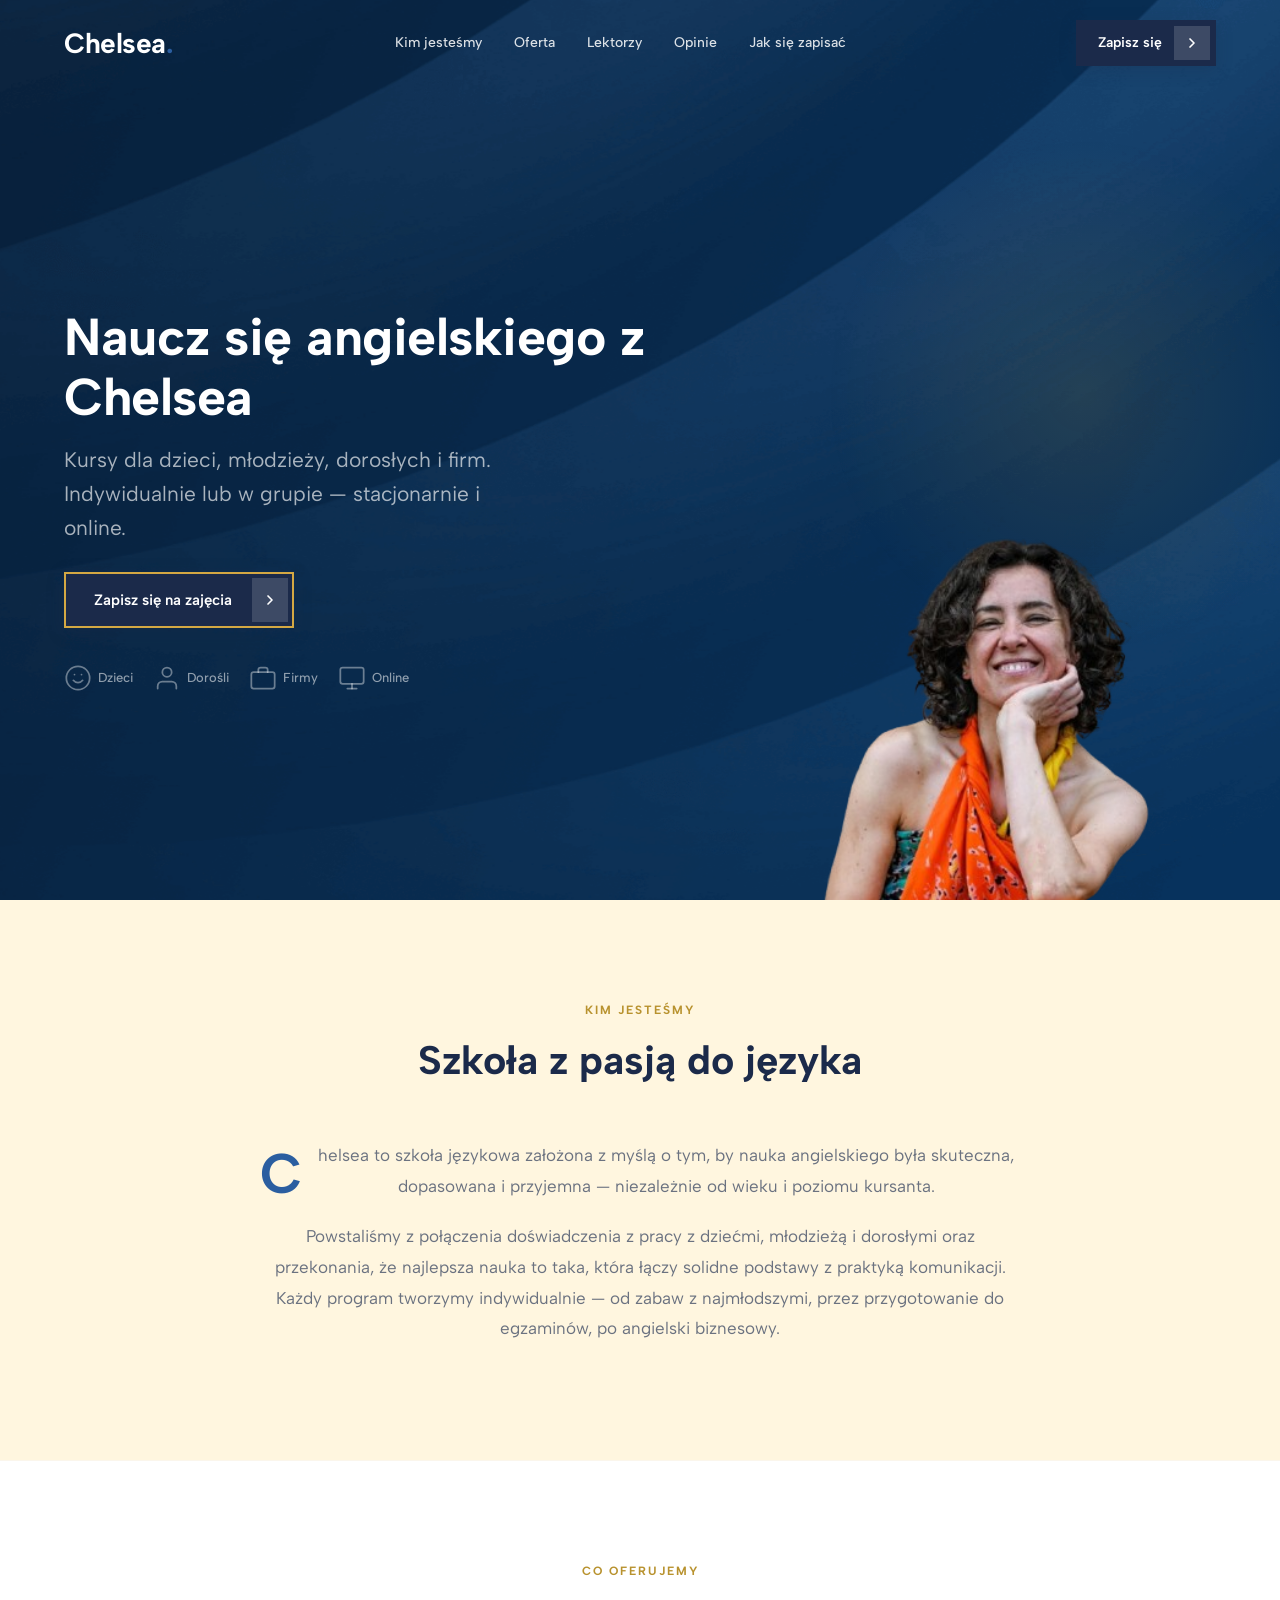
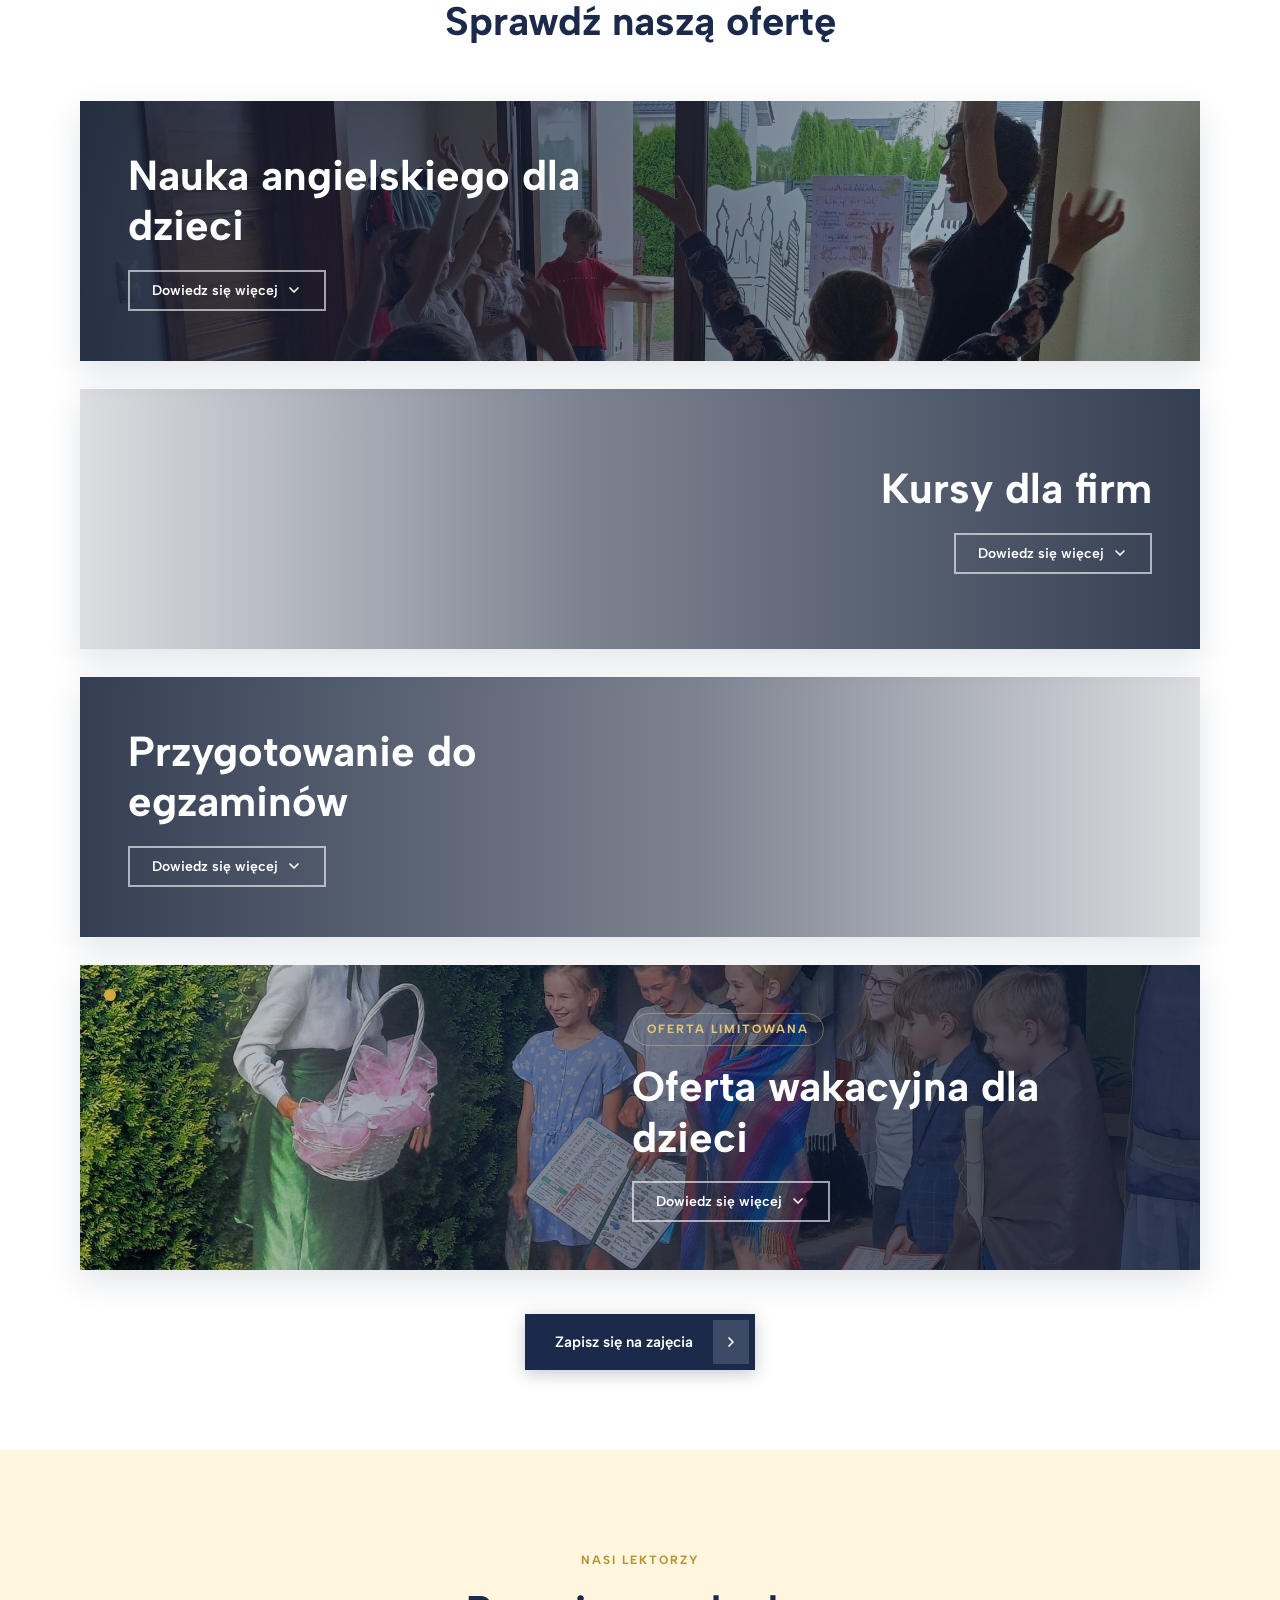
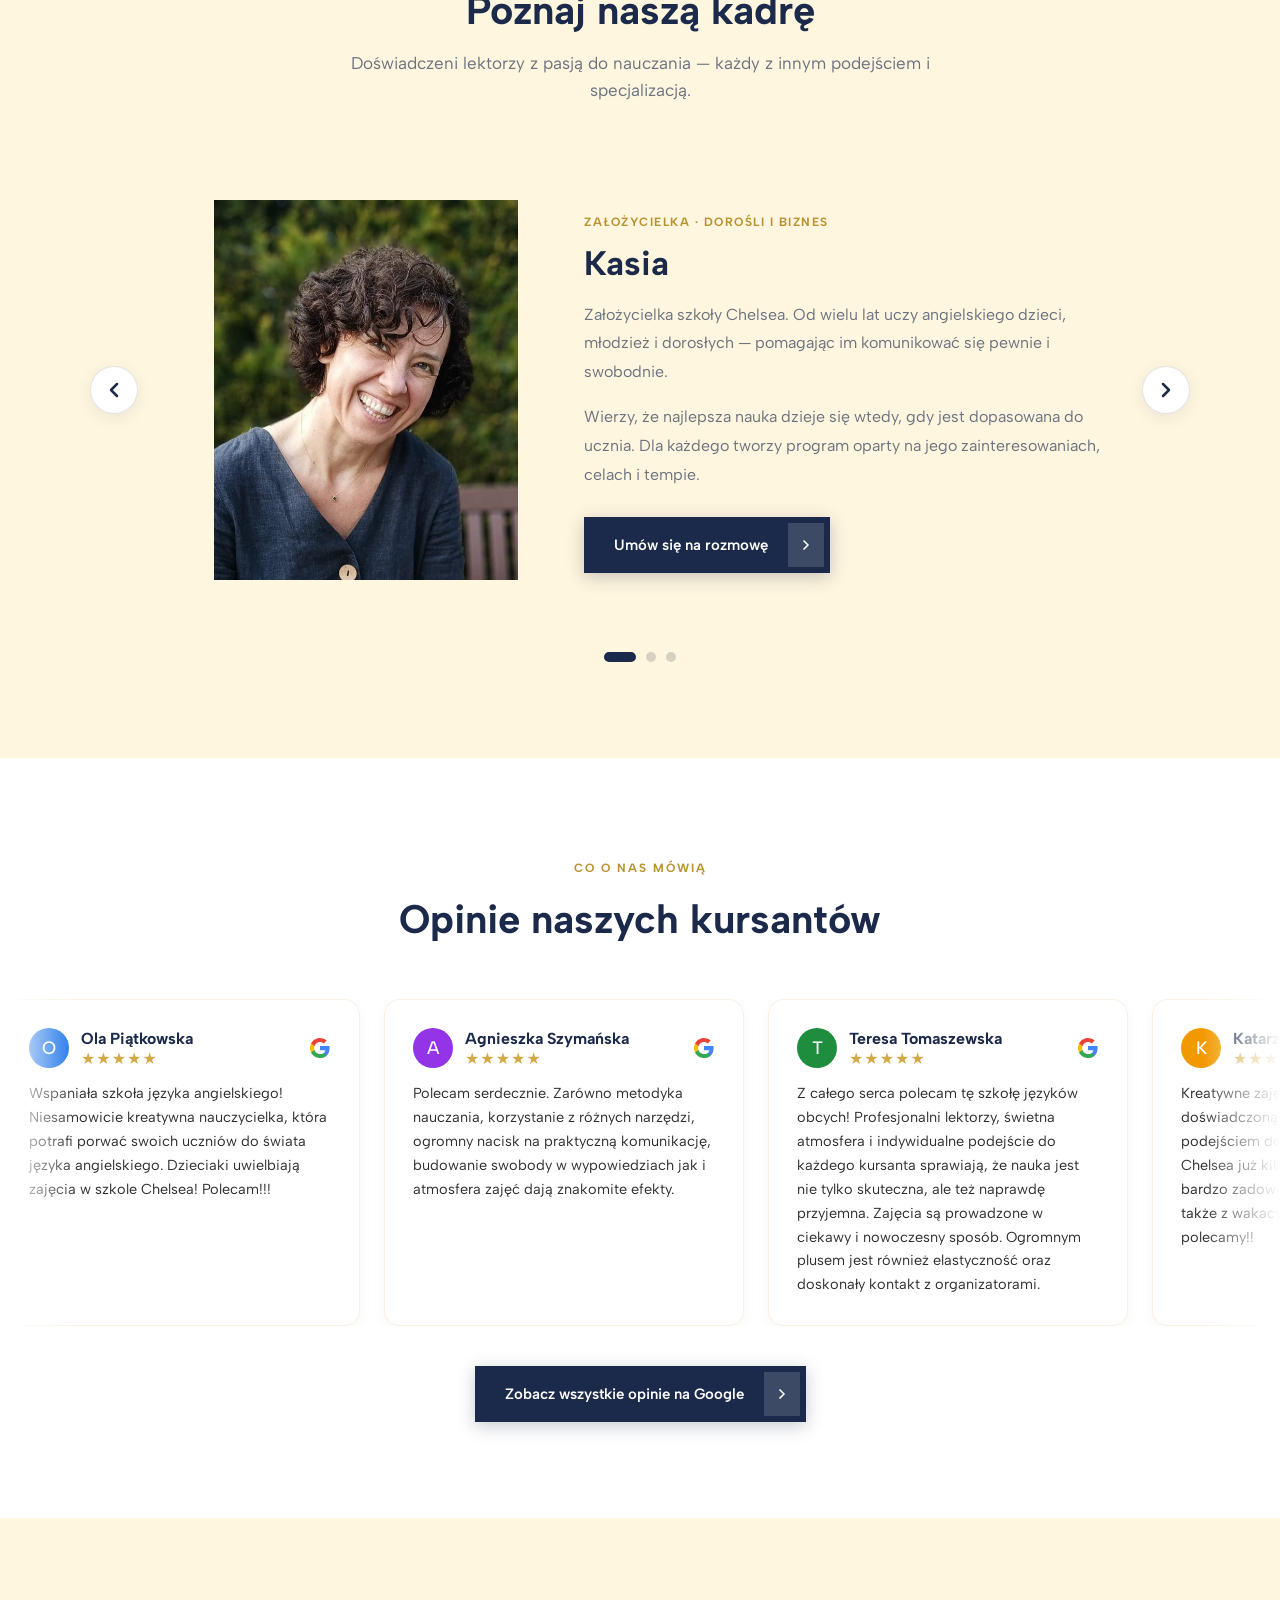
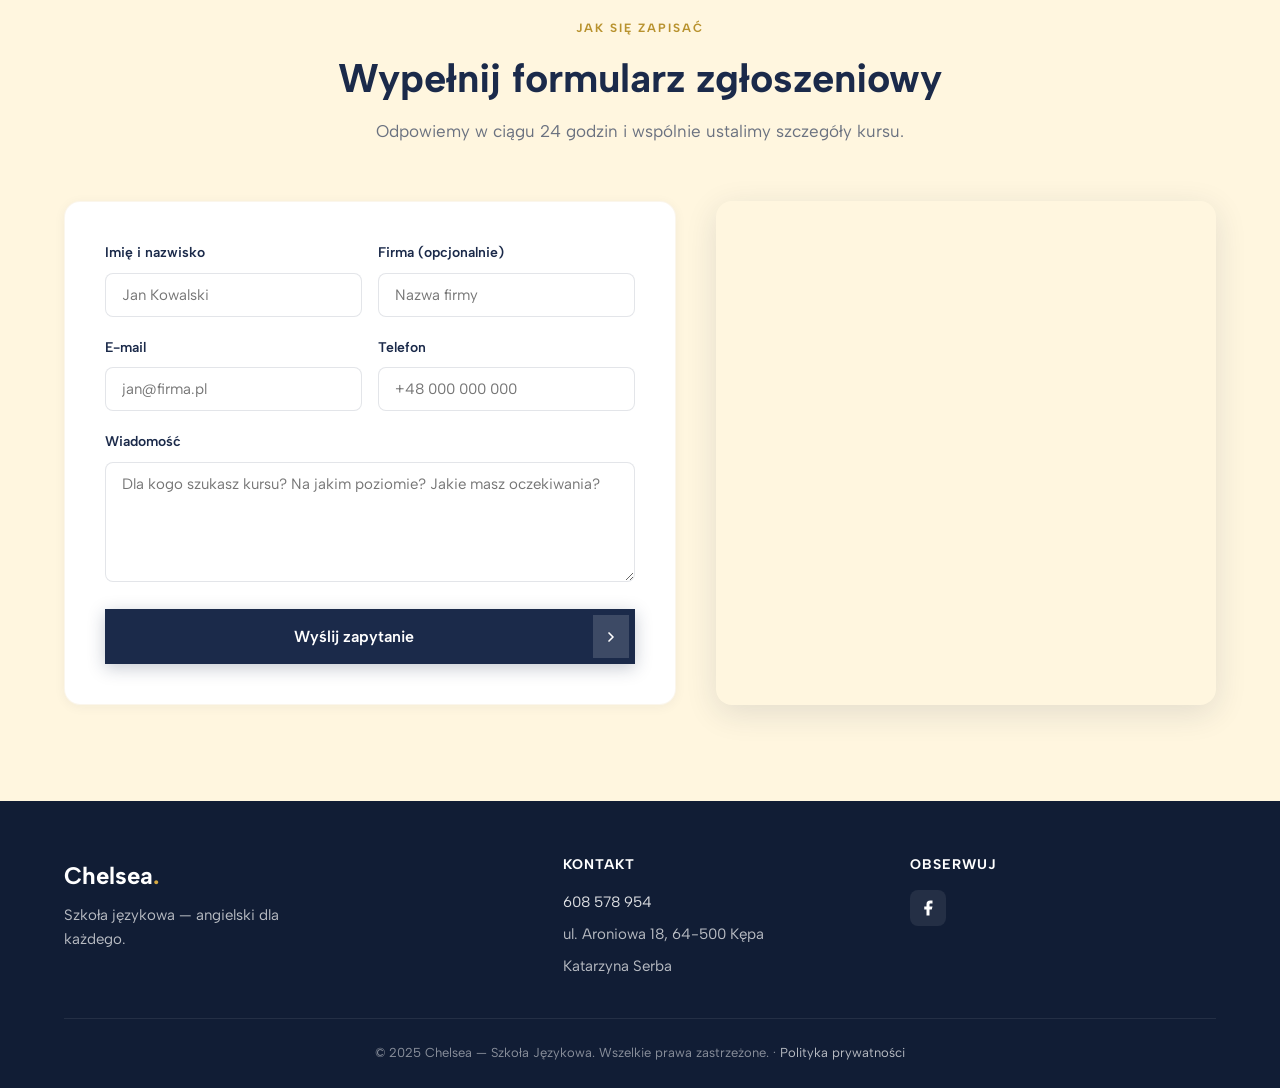
==== index.html @ de8b8f59 "Add files via upload" ====
<!DOCTYPE html>
<html lang="pl">
<head>
    <!-- Google tag (gtag.js) -->
    <script async src="https://www.googletagmanager.com/gtag/js?id=G-HH5B9X9J20">
    </script>
    <script>
        window.dataLayer = window.dataLayer || [];
        function gtag(){dataLayer.push(arguments);}
        gtag('js', new Date());
        gtag('config', 'G-HH5B9X9J20');
    </script>
    <meta charset="UTF-8">
    <meta name="viewport" content="width=device-width, initial-scale=1.0">
    <meta name="description" content="Chelsea — Szkoła Językowa. Kursy angielskiego dla dzieci, młodzieży, dorosłych i firm. Zajęcia indywidualne i grupowe w Szamotułach i online.">
    <title>Chelsea — Szkoła Językowa | Angielski dla każdego</title>
    <link rel="preconnect" href="https://fonts.googleapis.com">
    <link rel="preconnect" href="https://fonts.gstatic.com" crossorigin>
    <link href="https://fonts.googleapis.com/css2?family=Albert+Sans:ital,wght@0,300;0,400;0,500;0,600;0,700;0,800;1,400&display=swap" rel="stylesheet">
    <link rel="stylesheet" href="style.css">

</head>
<body>

    <a href="#main-content" class="skip-link">Przejdź do treści</a>

    <!-- ============================================
         1. NAWIGACJA
         ============================================ -->
    <nav class="navbar" id="navbar" role="navigation" aria-label="Nawigacja główna">
        <div class="container">
            <a href="#" class="logo">Chelsea<span>.</span></a>

            <div class="nav-links">
                <a href="#o-nas">Kim jesteśmy</a>
                <a href="#oferta">Oferta</a>
                <a href="#lektorzy">Lektorzy</a>
                <a href="#opinie">Opinie</a>
                <a href="#zapisz-sie">Jak się zapisać</a>
            </div>

            <div class="nav-cta">
                <a href="#zapisz-sie" class="btn btn-primary"><span class="btn-text">Zapisz się</span><span class="btn-icon"><svg width="16" height="16" viewBox="0 0 24 24" fill="none" stroke="currentColor" stroke-width="2.5" stroke-linecap="round" stroke-linejoin="round"><polyline points="9 18 15 12 9 6"/></svg></span></a>
            </div>

            <button class="hamburger" id="hamburger" aria-label="Menu">
                <span></span>
                <span></span>
                <span></span>
            </button>
        </div>
    </nav>

    <!-- Menu mobilne -->
    <div class="mobile-menu" id="mobileMenu">
        <a href="#o-nas">Kim jesteśmy</a>
        <a href="#oferta">Oferta</a>
        <a href="#lektorzy">Lektorzy</a>
        <a href="#opinie">Opinie</a>
        <a href="#zapisz-sie">Jak się zapisać</a>
        <a href="#zapisz-sie" class="btn btn-primary" style="margin-top: 12px;"><span class="btn-text">Bezpłatna konsultacja</span><span class="btn-icon"><svg width="16" height="16" viewBox="0 0 24 24" fill="none" stroke="currentColor" stroke-width="2.5" stroke-linecap="round" stroke-linejoin="round"><polyline points="9 18 15 12 9 6"/></svg></span></a>
    </div>

    <main id="main-content">
        <!-- ============================================
             2. HERO
             ============================================ -->
        <section class="hero" id="hero">
            <div class="hero-bg" id="hero-bg"></div>
            <div class="hero-deco"></div>

            <div class="container">
                <div class="hero-content">
                    <h1>Naucz się angielskiego z Chelsea</h1>
                    <h2 class="hero-subtitle">Kursy dla dzieci, młodzieży, dorosłych i firm. Indywidualnie lub w grupie — stacjonarnie i online.</h2>
                    <a href="#zapisz-sie" class="btn btn-primary"><span class="btn-text">Zapisz się na zajęcia</span><span class="btn-icon"><svg width="16" height="16" viewBox="0 0 24 24" fill="none" stroke="currentColor" stroke-width="2.5" stroke-linecap="round" stroke-linejoin="round"><polyline points="9 18 15 12 9 6"/></svg></span></a>
                    <div class="hero-badges">
                        <div class="hero-badge">
                            <svg viewBox="0 0 24 24" fill="none" stroke="currentColor" stroke-width="2" stroke-linecap="round" stroke-linejoin="round"><circle cx="12" cy="12" r="10"/><path d="M8 14s1.5 2 4 2 4-2 4-2"/><line x1="9" y1="9" x2="9.01" y2="9"/><line x1="15" y1="9" x2="15.01" y2="9"/></svg>
                            <span>Dzieci</span>
                        </div>
                        <div class="hero-badge">
                            <svg viewBox="0 0 24 24" fill="none" stroke="currentColor" stroke-width="2" stroke-linecap="round" stroke-linejoin="round"><path d="M20 21v-2a4 4 0 0 0-4-4H8a4 4 0 0 0-4 4v2"/><circle cx="12" cy="7" r="4"/></svg>
                            <span>Dorośli</span>
                        </div>
                        <div class="hero-badge">
                            <svg viewBox="0 0 24 24" fill="none" stroke="currentColor" stroke-width="2" stroke-linecap="round" stroke-linejoin="round"><rect x="2" y="7" width="20" height="14" rx="2"/><path d="M16 7V5a2 2 0 0 0-2-2h-4a2 2 0 0 0-2 2v2"/></svg>
                            <span>Firmy</span>
                        </div>
                        <div class="hero-badge">
                            <svg viewBox="0 0 24 24" fill="none" stroke="currentColor" stroke-width="2" stroke-linecap="round" stroke-linejoin="round"><rect x="2" y="3" width="20" height="14" rx="2"/><line x1="8" y1="21" x2="16" y2="21"/><line x1="12" y1="17" x2="12" y2="21"/></svg>
                            <span>Online</span>
                        </div>
                    </div>
                </div>

                <div class="hero-image">
                    <img src="img/hero-lektor.png" alt="Katarzyna Serba — lektor języka angielskiego">
                </div>
            </div>
        </section>

        <!-- ============================================
             3. KIM JESTEŚMY
             ============================================ -->
        <section class="about" id="o-nas">
            <div class="container">
                <div class="section-header reveal">
                    <div class="section-tag">Kim jesteśmy</div>
                    <h2>Szkoła z pasją do języka</h2>
                </div>

                <div class="about-intro reveal">
                    <p>Chelsea to szkoła językowa założona z myślą o tym, by nauka angielskiego była skuteczna, dopasowana i przyjemna — niezależnie od wieku i poziomu kursanta.</p>
                    <p>Powstaliśmy z połączenia doświadczenia z pracy z dziećmi, młodzieżą i dorosłymi oraz przekonania, że najlepsza nauka to taka, która łączy solidne podstawy z praktyką komunikacji. Każdy program tworzymy indywidualnie — od zabaw z najmłodszymi, przez przygotowanie do egzaminów, po angielski biznesowy.</p>
                </div>
            </div>
        </section>

        <!-- ============================================
             4. CO OFERUJEMY?
             ============================================ -->
        <section class="offer" id="oferta">
            <div class="container">
                <div class="section-header reveal">
                    <div class="section-tag">Co oferujemy</div>
                    <h2>Sprawdź naszą ofertę</h2>
                </div>
            </div>

            <div class="offer-stack">
                <article class="offer-feature reveal" style="background-image: url('img/nauka-dzieci.jpg');">
                    <div class="container">
                        <div class="offer-feature-content">
                            <h3>Nauka angielskiego dla dzieci</h3>
                            <div class="offer-feature-details">
                                <p>Zajęcia oparte na zabawie, piosenkach i grach. Maluchy uczą się angielskiego w sposób naturalny — przez kontakt z językiem, ruch i interakcję. Budujemy pewność siebie od pierwszej lekcji.</p>
                            </div>
                            <button class="offer-toggle" type="button" aria-expanded="false">
                                <span class="offer-toggle-text">Dowiedz się więcej</span>
                                <svg class="offer-toggle-icon" width="16" height="16" viewBox="0 0 24 24" fill="none" stroke="currentColor" stroke-width="2.5" stroke-linecap="round" stroke-linejoin="round"><polyline points="6 9 12 15 18 9"/></svg>
                            </button>
                        </div>
                    </div>
                </article>

                <article class="offer-feature offer-feature-right reveal" style="background-image: url('https://images.unsplash.com/photo-1556761175-5973dc0f32e7?q=80&w=1600&auto=format&fit=crop');">
                    <div class="container">
                        <div class="offer-feature-content">
                            <h3>Kursy dla firm</h3>
                            <div class="offer-feature-details">
                                <p>Szkolenia grupowe i indywidualne dla pracowników — angielski biznesowy, prezentacje, negocjacje, korespondencja. Program i harmonogram dopasowujemy do potrzeb Twojej branży.</p>
                            </div>
                            <button class="offer-toggle" type="button" aria-expanded="false">
                                <span class="offer-toggle-text">Dowiedz się więcej</span>
                                <svg class="offer-toggle-icon" width="16" height="16" viewBox="0 0 24 24" fill="none" stroke="currentColor" stroke-width="2.5" stroke-linecap="round" stroke-linejoin="round"><polyline points="6 9 12 15 18 9"/></svg>
                            </button>
                        </div>
                    </div>
                </article>

                <article class="offer-feature reveal" style="background-image: url('https://images.unsplash.com/photo-1434030216411-0b793f4b4173?q=80&w=1600&auto=format&fit=crop');">
                    <div class="container">
                        <div class="offer-feature-content">
                            <h3>Przygotowanie do egzaminów</h3>
                            <div class="offer-feature-details">
                                <p>Skuteczne przygotowanie do egzaminu ósmoklasisty, matury oraz certyfikatów Cambridge (FCE, CAE, CPE). Próbne egzaminy, strategia rozwiązywania, regularny monitoring postępów.</p>
                            </div>
                            <button class="offer-toggle" type="button" aria-expanded="false">
                                <span class="offer-toggle-text">Dowiedz się więcej</span>
                                <svg class="offer-toggle-icon" width="16" height="16" viewBox="0 0 24 24" fill="none" stroke="currentColor" stroke-width="2.5" stroke-linecap="round" stroke-linejoin="round"><polyline points="6 9 12 15 18 9"/></svg>
                            </button>
                        </div>
                    </div>
                </article>

                <article class="offer-feature offer-feature-right offer-feature-limited reveal" style="background-image: url('img/oferta-wakacyjna-1.jpg');">
                    <div class="container">
                        <div class="offer-feature-content">
                            <span class="offer-feature-tag">Oferta limitowana</span>
                            <h3>Oferta wakacyjna dla dzieci</h3>
                            <div class="offer-feature-details">
                                <p class="offer-lead">Trzy tematyczne turnusy łączące naukę angielskiego z kreatywną zabawą. Małe, 6-osobowe grupy i indywidualne podejście do każdego uczestnika.</p>

                                <ul class="offer-camps">
                                    <li>
                                        <span class="offer-camps-date">29.06 – 3.07</span>
                                        <strong>Fashion Week</strong>
                                        <span>Stylizacje modowe, szycie i barwienie ubrań, eko-biżuteria — całość zwieńczona pokazem mody.</span>
                                    </li>
                                    <li>
                                        <span class="offer-camps-date">13.07 – 17.07</span>
                                        <strong>Puss in Boots</strong>
                                        <span>Warsztaty teatralno-językowe: autorski scenariusz „Kota w butach", kostiumy, scenografia i finałowe przedstawienie.</span>
                                    </li>
                                    <li>
                                        <span class="offer-camps-date">20.07 – 24.07</span>
                                        <strong>Gamification</strong>
                                        <span>Gry planszowe znane i autorskie, ćwiczenia z kaligrafii — wszystko po angielsku, w duchu zdrowej rywalizacji.</span>
                                    </li>
                                </ul>

                                <dl class="offer-info">
                                    <div><dt>Godziny</dt><dd>10:00 – 13:00 (ostatni dzień turnusu dodatkowo 17:00 — prezentacja dla rodziców)</dd></div>
                                    <div><dt>Koszt</dt><dd>400 zł / osoba za turnus</dd></div>
                                </dl>
                            </div>
                            <button class="offer-toggle" type="button" aria-expanded="false">
                                <span class="offer-toggle-text">Dowiedz się więcej</span>
                                <svg class="offer-toggle-icon" width="16" height="16" viewBox="0 0 24 24" fill="none" stroke="currentColor" stroke-width="2.5" stroke-linecap="round" stroke-linejoin="round"><polyline points="6 9 12 15 18 9"/></svg>
                            </button>
                        </div>
                    </div>
                </article>

                <div class="offer-cta reveal">
                    <a href="#zapisz-sie" class="btn btn-primary"><span class="btn-text">Zapisz się na zajęcia</span><span class="btn-icon"><svg width="16" height="16" viewBox="0 0 24 24" fill="none" stroke="currentColor" stroke-width="2.5" stroke-linecap="round" stroke-linejoin="round"><polyline points="9 18 15 12 9 6"/></svg></span></a>
                </div>
            </div>
        </section>

        <!-- ============================================
             5. NASI LEKTORZY
             ============================================ -->
        <section class="lektor-section" id="lektorzy">
            <div class="container">
                <div class="section-header reveal">
                    <div class="section-tag">Nasi lektorzy</div>
                    <h2>Poznaj naszą kadrę</h2>
                    <p>Doświadczeni lektorzy z pasją do nauczania — każdy z innym podejściem i specjalizacją.</p>
                </div>

                <div class="lektor-wrap">
                    <div class="lektor-carousel reveal" aria-roledescription="carousel" aria-label="Lektorzy">
                        <button class="lektor-arrow lektor-arrow-prev" aria-label="Poprzedni lektor">
                            <svg width="24" height="24" viewBox="0 0 24 24" fill="none" stroke="currentColor" stroke-width="2.5" stroke-linecap="round" stroke-linejoin="round"><polyline points="15 18 9 12 15 6"/></svg>
                        </button>

                        <div class="lektor-track" role="group">
                            <article class="lektor-slide active" aria-label="1 z 3">
                                <div class="lektor-photo">
                                    <img src="img/lektor-kasia.jpg" alt="Katarzyna Serba — lektor języka angielskiego">
                                </div>
                                <div class="lektor-info">
                                    <span class="lektor-spec">Założycielka · Dorośli i biznes</span>
                                    <h3>Kasia</h3>
                                    <p>Założycielka szkoły Chelsea. Od wielu lat uczy angielskiego dzieci, młodzież i dorosłych — pomagając im komunikować się pewnie i swobodnie.</p>
                                    <p>Wierzy, że najlepsza nauka dzieje się wtedy, gdy jest dopasowana do ucznia. Dla każdego tworzy program oparty na jego zainteresowaniach, celach i tempie.</p>
                                    <a href="#zapisz-sie" class="btn btn-primary"><span class="btn-text">Umów się na rozmowę</span><span class="btn-icon"><svg width="16" height="16" viewBox="0 0 24 24" fill="none" stroke="currentColor" stroke-width="2.5" stroke-linecap="round" stroke-linejoin="round"><polyline points="9 18 15 12 9 6"/></svg></span></a>
                                </div>
                            </article>

                            <article class="lektor-slide" aria-label="2 z 3" aria-hidden="true">
                                <div class="lektor-photo">
                                    <img src="img/lektor-marcin.jpg" alt="Marcin — lektor języka angielskiego">
                                </div>
                                <div class="lektor-info">
                                    <span class="lektor-spec">Młodzież · Przygotowanie do egzaminów</span>
                                    <h3>Marcin</h3>
                                    <p>Specjalista od przygotowania do egzaminów ósmoklasisty, maturalnych oraz certyfikatów Cambridge. Cierpliwy i konsekwentny — pomaga uczniom uwierzyć we własne możliwości.</p>
                                    <p>Prowadzi zajęcia w sposób dynamiczny, wykorzystując nowoczesne metody i materiały dopasowane do pokolenia młodych ludzi.</p>
                                    <a href="#zapisz-sie" class="btn btn-primary"><span class="btn-text">Umów się na rozmowę</span><span class="btn-icon"><svg width="16" height="16" viewBox="0 0 24 24" fill="none" stroke="currentColor" stroke-width="2.5" stroke-linecap="round" stroke-linejoin="round"><polyline points="9 18 15 12 9 6"/></svg></span></a>
                                </div>
                            </article>

                            <article class="lektor-slide" aria-label="3 z 3" aria-hidden="true">
                                <div class="lektor-photo">
                                    <img src="img/lektor-olga.jpg" alt="Olga — lektor języka angielskiego">
                                </div>
                                <div class="lektor-info">
                                    <span class="lektor-spec">Dzieci · Nauka przez zabawę</span>
                                    <h3>Olga</h3>
                                    <p>Pracuje z najmłodszymi uczniami — od przedszkolaków po szkołę podstawową. Wykorzystuje gry, piosenki i ruchowe zabawy, by nauka angielskiego była przygodą.</p>
                                    <p>Wie, jak utrzymać uwagę dziecka i przekształcić każdą lekcję w okazję do odkrywania języka w naturalny sposób.</p>
                                    <a href="#zapisz-sie" class="btn btn-primary"><span class="btn-text">Umów się na rozmowę</span><span class="btn-icon"><svg width="16" height="16" viewBox="0 0 24 24" fill="none" stroke="currentColor" stroke-width="2.5" stroke-linecap="round" stroke-linejoin="round"><polyline points="9 18 15 12 9 6"/></svg></span></a>
                                </div>
                            </article>
                        </div>

                        <button class="lektor-arrow lektor-arrow-next" aria-label="Następny lektor">
                            <svg width="24" height="24" viewBox="0 0 24 24" fill="none" stroke="currentColor" stroke-width="2.5" stroke-linecap="round" stroke-linejoin="round"><polyline points="9 18 15 12 9 6"/></svg>
                        </button>
                    </div>

                    <div class="lektor-dots reveal" role="tablist" aria-label="Wybór lektora">
                        <button class="lektor-dot active" data-index="0" role="tab" aria-selected="true" aria-label="Katarzyna"></button>
                        <button class="lektor-dot" data-index="1" role="tab" aria-selected="false" aria-label="Marcin"></button>
                        <button class="lektor-dot" data-index="2" role="tab" aria-selected="false" aria-label="Olga"></button>
                    </div>
                </div>
            </div>
        </section>

        <!-- ============================================
             6. CO O NAS MÓWIĄ?
             ============================================ -->
        <section class="testimonials" id="opinie">
            <div class="container">
                <div class="section-header reveal">
                    <div class="section-tag">Co o nas mówią</div>
                    <h2>Opinie naszych kursantów</h2>
                </div>
            </div>

            <div class="reviews-marquee" aria-label="Opinie kursantów">
                <div class="reviews-track" id="reviewsTrack">
                    <article class="review-card">
                        <header class="review-head">
                            <div class="review-avatar" style="background:#1a73e8">O</div>
                            <div class="review-meta">
                                <h4 class="review-name">Ola Piątkowska</h4>
                                <div class="review-stars">★★★★★</div>
                            </div>
                            <svg class="review-google" viewBox="0 0 24 24" aria-label="Opinia z Google"><path fill="#4285F4" d="M22.501 12.233c0-.802-.07-1.572-.2-2.314H12v4.502h5.879c-.252 1.36-1.018 2.51-2.17 3.282v2.733h3.515c2.057-1.893 3.277-4.682 3.277-8.203z"/><path fill="#34A853" d="M12 23c2.94 0 5.405-.972 7.207-2.638l-3.515-2.733c-.974.652-2.217 1.04-3.692 1.04-2.836 0-5.237-1.916-6.094-4.493H2.27v2.82C4.062 20.567 7.755 23 12 23z"/><path fill="#FBBC05" d="M5.906 14.176A6.62 6.62 0 0 1 5.555 12c0-.757.13-1.49.351-2.176V7.004H2.27A10.99 10.99 0 0 0 1 12c0 1.776.428 3.456 1.27 4.996l3.636-2.82z"/><path fill="#EA4335" d="M12 5.331c1.6 0 3.04.55 4.171 1.63l3.116-3.116C17.4 2.07 14.935 1 12 1 7.755 1 4.062 3.433 2.27 7.004l3.636 2.82C6.763 7.247 9.164 5.331 12 5.331z"/></svg>
                        </header>
                        <p class="review-text">Wspaniała szkoła języka angielskiego! Niesamowicie kreatywna nauczycielka, która potrafi porwać swoich uczniów do świata języka angielskiego. Dzieciaki uwielbiają zajęcia w szkole Chelsea! Polecam!!!</p>
                    </article>

                    <article class="review-card">
                        <header class="review-head">
                            <div class="review-avatar" style="background:#9334e6">A</div>
                            <div class="review-meta">
                                <h4 class="review-name">Agnieszka Szymańska</h4>
                                <div class="review-stars">★★★★★</div>
                            </div>
                            <svg class="review-google" viewBox="0 0 24 24" aria-label="Opinia z Google"><path fill="#4285F4" d="M22.501 12.233c0-.802-.07-1.572-.2-2.314H12v4.502h5.879c-.252 1.36-1.018 2.51-2.17 3.282v2.733h3.515c2.057-1.893 3.277-4.682 3.277-8.203z"/><path fill="#34A853" d="M12 23c2.94 0 5.405-.972 7.207-2.638l-3.515-2.733c-.974.652-2.217 1.04-3.692 1.04-2.836 0-5.237-1.916-6.094-4.493H2.27v2.82C4.062 20.567 7.755 23 12 23z"/><path fill="#FBBC05" d="M5.906 14.176A6.62 6.62 0 0 1 5.555 12c0-.757.13-1.49.351-2.176V7.004H2.27A10.99 10.99 0 0 0 1 12c0 1.776.428 3.456 1.27 4.996l3.636-2.82z"/><path fill="#EA4335" d="M12 5.331c1.6 0 3.04.55 4.171 1.63l3.116-3.116C17.4 2.07 14.935 1 12 1 7.755 1 4.062 3.433 2.27 7.004l3.636 2.82C6.763 7.247 9.164 5.331 12 5.331z"/></svg>
                        </header>
                        <p class="review-text">Polecam serdecznie. Zarówno metodyka nauczania, korzystanie z różnych narzędzi, ogromny nacisk na praktyczną komunikację, budowanie swobody w wypowiedziach jak i atmosfera zajęć dają znakomite efekty.</p>
                    </article>

                    <article class="review-card">
                        <header class="review-head">
                            <div class="review-avatar" style="background:#1e8e3e">T</div>
                            <div class="review-meta">
                                <h4 class="review-name">Teresa Tomaszewska</h4>
                                <div class="review-stars">★★★★★</div>
                            </div>
                            <svg class="review-google" viewBox="0 0 24 24" aria-label="Opinia z Google"><path fill="#4285F4" d="M22.501 12.233c0-.802-.07-1.572-.2-2.314H12v4.502h5.879c-.252 1.36-1.018 2.51-2.17 3.282v2.733h3.515c2.057-1.893 3.277-4.682 3.277-8.203z"/><path fill="#34A853" d="M12 23c2.94 0 5.405-.972 7.207-2.638l-3.515-2.733c-.974.652-2.217 1.04-3.692 1.04-2.836 0-5.237-1.916-6.094-4.493H2.27v2.82C4.062 20.567 7.755 23 12 23z"/><path fill="#FBBC05" d="M5.906 14.176A6.62 6.62 0 0 1 5.555 12c0-.757.13-1.49.351-2.176V7.004H2.27A10.99 10.99 0 0 0 1 12c0 1.776.428 3.456 1.27 4.996l3.636-2.82z"/><path fill="#EA4335" d="M12 5.331c1.6 0 3.04.55 4.171 1.63l3.116-3.116C17.4 2.07 14.935 1 12 1 7.755 1 4.062 3.433 2.27 7.004l3.636 2.82C6.763 7.247 9.164 5.331 12 5.331z"/></svg>
                        </header>
                        <p class="review-text">Z całego serca polecam tę szkołę języków obcych! Profesjonalni lektorzy, świetna atmosfera i indywidualne podejście do każdego kursanta sprawiają, że nauka jest nie tylko skuteczna, ale też naprawdę przyjemna. Zajęcia są prowadzone w ciekawy i nowoczesny sposób. Ogromnym plusem jest również elastyczność oraz doskonały kontakt z organizatorami.</p>
                    </article>

                    <article class="review-card">
                        <header class="review-head">
                            <div class="review-avatar" style="background:#f29900">K</div>
                            <div class="review-meta">
                                <h4 class="review-name">Katarzyna Garczyńska</h4>
                                <div class="review-stars">★★★★★</div>
                            </div>
                            <svg class="review-google" viewBox="0 0 24 24" aria-label="Opinia z Google"><path fill="#4285F4" d="M22.501 12.233c0-.802-.07-1.572-.2-2.314H12v4.502h5.879c-.252 1.36-1.018 2.51-2.17 3.282v2.733h3.515c2.057-1.893 3.277-4.682 3.277-8.203z"/><path fill="#34A853" d="M12 23c2.94 0 5.405-.972 7.207-2.638l-3.515-2.733c-.974.652-2.217 1.04-3.692 1.04-2.836 0-5.237-1.916-6.094-4.493H2.27v2.82C4.062 20.567 7.755 23 12 23z"/><path fill="#FBBC05" d="M5.906 14.176A6.62 6.62 0 0 1 5.555 12c0-.757.13-1.49.351-2.176V7.004H2.27A10.99 10.99 0 0 0 1 12c0 1.776.428 3.456 1.27 4.996l3.636-2.82z"/><path fill="#EA4335" d="M12 5.331c1.6 0 3.04.55 4.171 1.63l3.116-3.116C17.4 2.07 14.935 1 12 1 7.755 1 4.062 3.433 2.27 7.004l3.636 2.82C6.763 7.247 9.164 5.331 12 5.331z"/></svg>
                        </header>
                        <p class="review-text">Kreatywne zajęcia prowadzone przez doświadczoną lektorkę z fantastycznym podejściem do ucznia. Córka uczęszcza do Chelsea już kilka lat; robi postępy i jest bardzo zadowolona z lekcji. Korzystaliśmy także z wakacyjnych warsztatów. Bardzo polecamy!!</p>
                    </article>

                    <article class="review-card">
                        <header class="review-head">
                            <div class="review-avatar" style="background:#d93025">A</div>
                            <div class="review-meta">
                                <h4 class="review-name">Anna Jedwabna</h4>
                                <div class="review-stars">★★★★★</div>
                            </div>
                            <svg class="review-google" viewBox="0 0 24 24" aria-label="Opinia z Google"><path fill="#4285F4" d="M22.501 12.233c0-.802-.07-1.572-.2-2.314H12v4.502h5.879c-.252 1.36-1.018 2.51-2.17 3.282v2.733h3.515c2.057-1.893 3.277-4.682 3.277-8.203z"/><path fill="#34A853" d="M12 23c2.94 0 5.405-.972 7.207-2.638l-3.515-2.733c-.974.652-2.217 1.04-3.692 1.04-2.836 0-5.237-1.916-6.094-4.493H2.27v2.82C4.062 20.567 7.755 23 12 23z"/><path fill="#FBBC05" d="M5.906 14.176A6.62 6.62 0 0 1 5.555 12c0-.757.13-1.49.351-2.176V7.004H2.27A10.99 10.99 0 0 0 1 12c0 1.776.428 3.456 1.27 4.996l3.636-2.82z"/><path fill="#EA4335" d="M12 5.331c1.6 0 3.04.55 4.171 1.63l3.116-3.116C17.4 2.07 14.935 1 12 1 7.755 1 4.062 3.433 2.27 7.004l3.636 2.82C6.763 7.247 9.164 5.331 12 5.331z"/></svg>
                        </header>
                        <p class="review-text">Serdecznie polecam tę szkółkę języka angielskiego! Zajęcia odbywają się w niewielkich grupach, dzięki czemu każdy uczestnik ma możliwość aktywnego udziału w lekcjach i rozwijania umiejętności konwersacji. Przyjazna atmosfera, profesjonalni lektorzy oraz duży nacisk na praktyczne używanie języka sprawiają, że nauka jest skuteczna i przyjemna.</p>
                    </article>

                    <article class="review-card">
                        <header class="review-head">
                            <div class="review-avatar" style="background:#3f51b5">K</div>
                            <div class="review-meta">
                                <h4 class="review-name">Kasi Kal</h4>
                                <div class="review-stars">★★★★★</div>
                            </div>
                            <svg class="review-google" viewBox="0 0 24 24" aria-label="Opinia z Google"><path fill="#4285F4" d="M22.501 12.233c0-.802-.07-1.572-.2-2.314H12v4.502h5.879c-.252 1.36-1.018 2.51-2.17 3.282v2.733h3.515c2.057-1.893 3.277-4.682 3.277-8.203z"/><path fill="#34A853" d="M12 23c2.94 0 5.405-.972 7.207-2.638l-3.515-2.733c-.974.652-2.217 1.04-3.692 1.04-2.836 0-5.237-1.916-6.094-4.493H2.27v2.82C4.062 20.567 7.755 23 12 23z"/><path fill="#FBBC05" d="M5.906 14.176A6.62 6.62 0 0 1 5.555 12c0-.757.13-1.49.351-2.176V7.004H2.27A10.99 10.99 0 0 0 1 12c0 1.776.428 3.456 1.27 4.996l3.636-2.82z"/><path fill="#EA4335" d="M12 5.331c1.6 0 3.04.55 4.171 1.63l3.116-3.116C17.4 2.07 14.935 1 12 1 7.755 1 4.062 3.433 2.27 7.004l3.636 2.82C6.763 7.247 9.164 5.331 12 5.331z"/></svg>
                        </header>
                        <p class="review-text">Cudna atmosfera. Dzieciaki chętnie uczęszczają na zajęcia. A i w głowach dużo zostaje. Do sprawdzianów szkolnych nie musimy się przygotowywać. Polecam z całego serca.</p>
                    </article>
                </div>
            </div>

            <div class="container">

                <div class="testimonials-cta reveal">
                    <a href="https://share.google/juvxjTYBlE5wz1Oa5" target="_blank" rel="noopener noreferrer" class="btn btn-primary">
                        <span class="btn-text">Zobacz wszystkie opinie na Google</span>
                        <span class="btn-icon"><svg width="16" height="16" viewBox="0 0 24 24" fill="none" stroke="currentColor" stroke-width="2.5" stroke-linecap="round" stroke-linejoin="round"><polyline points="9 18 15 12 9 6"/></svg></span>
                    </a>
                </div>
            </div>
        </section>

        <!-- ============================================
             6. JAK SIĘ ZAPISAĆ?
             ============================================ -->
        <section class="contact" id="zapisz-sie">
            <div class="container">
                <div class="section-header reveal">
                    <div class="section-tag">Jak się zapisać</div>
                    <h2>Wypełnij formularz zgłoszeniowy</h2>
                    <p>Odpowiemy w ciągu 24 godzin i wspólnie ustalimy szczegóły kursu.</p>
                </div>

                <div class="contact-grid">
                <form class="contact-form reveal" action="#" onsubmit="handleSubmit(event)">
                    <div class="form-row">
                        <div class="form-group">
                            <label for="name">Imię i nazwisko</label>
                            <input type="text" id="name" name="name" placeholder="Jan Kowalski" required autocomplete="name">
                        </div>
                        <div class="form-group">
                            <label for="company">Firma (opcjonalnie)</label>
                            <input type="text" id="company" name="company" placeholder="Nazwa firmy" autocomplete="organization">
                        </div>
                    </div>
                    <div class="form-row">
                        <div class="form-group">
                            <label for="email">E-mail</label>
                            <input type="email" id="email" name="email" placeholder="jan@firma.pl" required autocomplete="email">
                        </div>
                        <div class="form-group">
                            <label for="phone">Telefon</label>
                            <input type="tel" id="phone" name="phone" placeholder="+48 000 000 000" autocomplete="tel">
                        </div>
                    </div>
                    <div class="form-group">
                        <label for="message">Wiadomość</label>
                        <textarea id="message" name="message" placeholder="Dla kogo szukasz kursu? Na jakim poziomie? Jakie masz oczekiwania?"></textarea>
                    </div>
                    <div class="form-submit">
                        <button type="submit" class="btn btn-primary">
                            <span class="btn-text">Wyślij zapytanie</span>
                            <span class="btn-icon"><svg width="16" height="16" viewBox="0 0 24 24" fill="none" stroke="currentColor" stroke-width="2.5" stroke-linecap="round" stroke-linejoin="round"><polyline points="9 18 15 12 9 6"/></svg></span>
                        </button>
                    </div>
                </form>

                <div class="contact-map reveal">
                    <iframe src="https://www.google.com/maps/embed?pb=!1m18!1m12!1m3!1d2434.5!2d16.6171941!3d52.5993074!2m3!1f0!2f0!3f0!3m2!1i1024!2i768!4f13.1!3m3!1m2!1s0x470417a968384df7%3A0xae05b2653443bfeb!2sChelsea%20Kursy%20J%C4%99zykowe!5e0!3m2!1spl!2spl!4v1712678400000" title="Mapa — lokalizacja Chelsea Kursy Językowe" allowfullscreen="" loading="lazy" referrerpolicy="no-referrer-when-downgrade"></iframe>
                </div>
                </div>
            </div>
        </section>
    </main>

    <!-- ============================================
         11. FOOTER
         ============================================ -->
    <footer class="footer">
        <div class="container">
            <div class="footer-top">
                <div class="footer-col">
                    <div class="footer-logo">Chelsea<span>.</span></div>
                    <p class="footer-tagline">Szkoła językowa — angielski dla każdego.</p>
                </div>
                <div class="footer-col">
                    <h4>Kontakt</h4>
                    <p><a href="tel:+48608578954">608 578 954</a></p>
                    <p>ul. Aroniowa 18, 64-500 Kępa</p>
                    <p>Katarzyna Serba</p>
                </div>
                <div class="footer-col">
                    <h4>Obserwuj</h4>
                    <div class="footer-social">
                        <a href="https://www.facebook.com/profile.php?id=100094612076965" target="_blank" rel="noopener noreferrer" aria-label="Facebook">
                            <svg viewBox="0 0 24 24" fill="currentColor"><path d="M18 2h-3a5 5 0 0 0-5 5v3H7v4h3v8h4v-8h3l1-4h-4V7a1 1 0 0 1 1-1h3z"/></svg>
                        </a>
                    </div>
                </div>
            </div>
            <div class="footer-bottom">
                &copy; 2025 Chelsea — Szkoła Językowa. Wszelkie prawa zastrzeżone. · <a href="#">Polityka prywatności</a>
            </div>
        </div>
    </footer>

    <script src="script.js"></script>

</body>
</html>
---- style.css ----
/* ============================================
   ZMIENNE I RESET
   ============================================ */
:root {
    --navy: #1B2A4A;
    --navy-deep: #111D35;
    --gold: #D4A843;
    --gold-light: #E8C872;
    --gold-dark: #B8922E;
    --accent: #2B5EA0;
    --accent-light: #3B7DD8;
    --accent-dark: #1E4A80;
    --white: #FFFFFF;
    --bg-page: #fff6df;
    --bg-light: #fff9eb;
    --bg-warm: #fff1c9;
    --text-dark: #2D2D2D;
    --text-muted: #6B7280;
    --text-light: #9CA3AF;
    --shadow-sm: 0 2px 8px rgba(27,42,74,0.06);
    --shadow-md: 0 4px 20px rgba(27,42,74,0.08);
    --shadow-lg: 0 8px 32px rgba(27,42,74,0.12);
    --shadow-gold: 0 4px 20px rgba(212,168,67,0.2);
    --radius: 12px;
    --radius-lg: 16px;
    --transition: 0.3s cubic-bezier(0.4, 0, 0.2, 1);
    --max-width: 1200px;
    --font-display: 'Albert Sans', system-ui, sans-serif;
    --font-body: 'Albert Sans', system-ui, sans-serif;
}

*, *::before, *::after {
    margin: 0;
    padding: 0;
    box-sizing: border-box;
}

html {
    scroll-behavior: smooth;
    -webkit-font-smoothing: antialiased;
    -moz-osx-font-smoothing: grayscale;
}

body {
    font-family: var(--font-body);
    font-size: 16px;
    line-height: 1.6;
    color: var(--text-dark);
    background: var(--bg-page);
    overflow-x: hidden;
}

img { max-width: 100%; height: auto; display: block; }
a { color: inherit; text-decoration: none; }
ul { list-style: none; }
button { font-family: inherit; cursor: pointer; border: none; background: none; }
input, textarea { font-family: inherit; }

/* Skip-to-content link (Accessibility) */
.skip-link {
    position: absolute;
    top: -100%;
    left: 16px;
    background: var(--navy);
    color: var(--white);
    padding: 12px 24px;
    border-radius: 0 0 8px 8px;
    font-weight: 600;
    font-size: 14px;
    z-index: 9999;
    transition: top 0.3s ease;
}

.skip-link:focus {
    top: 0;
}

/* Focus-visible states (Accessibility/Interaction) */
a:focus-visible,
button:focus-visible,
input:focus-visible,
textarea:focus-visible {
    outline: 2px solid var(--accent);
    outline-offset: 2px;
}

/* Scroll offset for anchored sections under fixed nav */
section[id] {
    scroll-margin-top: 80px;
}

/* ============================================
   TYPOGRAFIA
   ============================================ */
h1, h2, h3, h4 {
    font-family: var(--font-display);
    font-weight: 700;
    line-height: 1.2;
    color: var(--navy);
}

.section-tag {
    display: inline-block;
    font-family: var(--font-body);
    font-size: 12px;
    font-weight: 700;
    letter-spacing: 2px;
    text-transform: uppercase;
    color: var(--gold-dark);
    margin-bottom: 16px;
}

.section-header {
    text-align: center;
    margin-bottom: 56px;
}

.section-header h2 {
    font-size: clamp(28px, 4vw, 40px);
    margin-bottom: 16px;
}

.section-header p {
    color: var(--text-muted);
    font-size: 17px;
    max-width: 600px;
    margin: 0 auto;
}

/* ============================================
   KOMPONENTY — PRZYCISKI
   ============================================ */
.btn {
    display: inline-flex;
    align-items: center;
    gap: 8px;
    padding: 14px 28px;
    font-size: 15px;
    font-weight: 600;
    transition: all var(--transition);
    white-space: nowrap;
}

.btn-primary {
    background: var(--navy);
    color: var(--white);
    border: 2px solid var(--navy);
    box-shadow: 0 4px 16px rgba(27,42,74,0.25);
    position: relative;
    overflow: hidden;
}

.hero .btn-primary {
    border-color: var(--gold);
}

.btn-primary .btn-text {
    transition: opacity 0.5s ease;
    margin-right: 32px;
}

.btn-primary .btn-icon {
    position: absolute;
    right: 4px;
    top: 4px;
    bottom: 4px;
    width: 36px;
    display: grid;
    place-items: center;
    background: rgba(255,255,255,0.15);
    transition: width 0.5s ease;
    z-index: 1;
}

.btn-primary:hover .btn-text {
    opacity: 0;
}

.btn-primary:hover .btn-icon {
    width: calc(100% - 8px);
}

.btn-primary:active .btn-icon {
    transform: scale(0.95);
}

.btn-primary:hover {
    background: #2a3f6a;
    border-color: #2a3f6a;
    box-shadow: 0 6px 24px rgba(27,42,74,0.4);
}

.hero .btn-primary:hover {
    border-color: var(--gold);
}



.container {
    width: 100%;
    max-width: var(--max-width);
    margin: 0 auto;
    padding: 0 24px;
}

section {
    padding: 96px 0;
}

/* ============================================
   1. NAWIGACJA
   ============================================ */
.navbar {
    position: fixed;
    top: 0;
    left: 0;
    right: 0;
    z-index: 1000;
    padding: 20px 0;
    transition: all var(--transition);
    background: transparent;
}

.navbar.scrolled {
    background: rgba(255,246,223,0.95);
    backdrop-filter: blur(12px);
    -webkit-backdrop-filter: blur(12px);
    padding: 12px 0;
    box-shadow: 0 1px 12px rgba(27,42,74,0.06);
}

.navbar .container {
    display: flex;
    align-items: center;
    justify-content: space-between;
}

.logo {
    font-family: var(--font-display);
    font-size: 28px;
    font-weight: 700;
    color: var(--white);
    letter-spacing: -0.5px;
    transition: color var(--transition);
}

.navbar.scrolled .logo {
    color: var(--navy);
}

.logo span {
    color: var(--accent);
}

.nav-links {
    display: flex;
    align-items: center;
    gap: 32px;
}

.nav-links a {
    font-size: 14px;
    font-weight: 500;
    color: rgba(255,255,255,0.85);
    transition: color var(--transition);
    position: relative;
}

.navbar.scrolled .nav-links a {
    color: var(--text-dark);
}

.nav-links a::after {
    content: '';
    position: absolute;
    bottom: -4px;
    left: 0;
    width: 0;
    height: 2px;
    background: var(--gold);
    transition: width var(--transition);
}

.nav-links a:hover { color: var(--gold-light); }
.navbar.scrolled .nav-links a:hover { color: var(--gold-dark); }
.nav-links a:hover::after { width: 100%; }

.nav-cta {
    margin-left: 8px;
}

.nav-cta .btn {
    padding: 10px 20px;
    font-size: 14px;
}


/* Hamburger */
.hamburger {
    display: none;
    flex-direction: column;
    gap: 5px;
    width: 28px;
    cursor: pointer;
    z-index: 1001;
}

.hamburger span {
    display: block;
    width: 100%;
    height: 2px;
    background: var(--white);
    transition: all var(--transition);
    transform-origin: center;
}

.navbar.scrolled .hamburger span {
    background: var(--navy);
}

.hamburger.active span {
    background: var(--navy);
}
.hamburger.active span:nth-child(1) {
    transform: rotate(45deg) translate(5px, 5px);
}
.hamburger.active span:nth-child(2) {
    opacity: 0;
}
.hamburger.active span:nth-child(3) {
    transform: rotate(-45deg) translate(5px, -5px);
}

/* Mobile menu */
.mobile-menu {
    display: none;
    position: fixed;
    top: 0;
    left: 0;
    right: 0;
    bottom: 0;
    background: var(--gold);
    z-index: 999;
    flex-direction: column;
    align-items: center;
    justify-content: center;
    gap: 24px;
    opacity: 0;
    transition: opacity 0.4s ease;
}

.mobile-menu.active {
    display: flex;
    opacity: 1;
}

.mobile-menu a {
    font-family: var(--font-display);
    font-size: 20px;
    font-weight: 600;
    color: var(--navy);
    transition: color var(--transition);
}

.mobile-menu a:hover {
    color: var(--navy-deep);
}

.mobile-menu .btn-primary {
    font-size: 15px;
    color: var(--white);
}

/* ============================================
   2. HERO — jasne tlo, dwie kolumny (Bridge style)
   ============================================ */
.hero {
    position: relative;
    height: 100vh;
    display: flex;
    align-items: center;
    overflow: hidden;
    background: rgb(3, 67, 122);
}

/* Hero background image with parallax */
.hero-bg {
    position: absolute;
    inset: 0;
    z-index: 0;
    background: url('img/home-bg-hero.png') center center / cover no-repeat;
    will-change: transform;
    transform: scale(1.15);
}

/* Dekoracyjne kolko akcentowe za zdjeciem */
.hero-deco {
    position: absolute;
    right: -5%;
    top: 15%;
    width: 520px;
    height: 520px;
    border-radius: 50%;
    background: radial-gradient(circle, rgba(212,168,67,0.12) 0%, transparent 70%);
    z-index: 1;
    pointer-events: none;
}

.hero .container {
    position: relative;
    z-index: 2;
    display: grid;
    grid-template-columns: 55% 45%;
    gap: 24px;
    align-items: end;
    padding-top: 100px;
    padding-bottom: 0;
    height: 100vh;
}

/* -- Lewa kolumna: tekst -- */
.hero-content {
    text-align: left;
    align-self: center;
    padding-bottom: 0;
}

.hero h1 {
    font-size: clamp(32px, 4.2vw, 52px);
    margin-bottom: 16px;
    letter-spacing: -0.5px;
    color: var(--white);
    line-height: 1.15;
}

.hero-subtitle {
    font-family: var(--font-body);
    font-size: clamp(16px, 1.8vw, 21px);
    font-weight: 400;
    line-height: 1.6;
    color: rgba(255,255,255,0.65);
    margin-bottom: 28px;
    max-width: 480px;
}

/* Badges pod przyciskiem */
.hero-badges {
    display: flex;
    gap: 20px;
    flex-wrap: wrap;
    margin-top: 36px;
}

.hero-badge {
    display: flex;
    align-items: center;
    gap: 6px;
}

.hero-badge svg {
    width: 28px;
    height: 28px;
    color: rgba(255,255,255,0.4);
    stroke-width: 1.5;
}

.hero-badge span {
    font-size: 13px;
    font-weight: 500;
    color: rgba(255,255,255,0.55);
}

/* -- Prawa kolumna: zdjecie lektora (wyciete PNG) -- */
.hero-image {
    position: relative;
    display: flex;
    align-items: flex-end;
    justify-content: center;
    align-self: end;
    line-height: 0;
    max-height: calc(100vh - 100px);
    overflow: hidden;
}

.hero-image img {
    width: 150%;
    max-width: 750px;
    max-height: calc(100vh - 100px);
    height: auto;
    object-fit: contain;
    object-position: bottom center;
    position: relative;
    z-index: 1;
}

/* ============================================
   3. KIM JESTEŚMY (O NAS + LEKTORZY)
   ============================================ */
.about {
    background: var(--bg-page);
}

.about-intro {
    max-width: 760px;
    margin: 0 auto;
    text-align: center;
}

.about-intro p {
    color: var(--text-muted);
    font-size: 17px;
    line-height: 1.8;
    margin-bottom: 20px;
}

.about-intro p:first-of-type::first-letter {
    font-family: var(--font-display);
    font-size: 56px;
    float: left;
    line-height: 1;
    margin-right: 10px;
    margin-top: 6px;
    color: var(--accent);
    font-weight: 700;
}

/* ============================================
   4. NASI LEKTORZY
   ============================================ */
.lektor-section {
    background: var(--bg-page);
}

/* ============================================
   5. CO OFERUJEMY — pełnoekranowe bloki ze zdjęciem w tle
   ============================================ */
.offer {
    background: var(--white);
    border-top: 1px solid rgba(212,168,67,0.1);
    padding-bottom: 0;
}

.offer-stack {
    max-width: var(--max-width);
    margin: 0 auto;
    padding: 0 40px 80px;
    display: flex;
    flex-direction: column;
    gap: 28px;
}

.offer-feature {
    position: relative;
    min-height: 260px;
    background-size: cover;
    background-position: center;
    background-repeat: no-repeat;
    display: flex;
    align-items: center;
    overflow: hidden;
    box-shadow: 0 12px 32px rgba(27,42,74,0.12);
    transition: min-height 0.4s ease;
}

.offer-feature.is-open {
    min-height: 420px;
}

.offer-feature::before {
    content: '';
    position: absolute;
    inset: 0;
    background: linear-gradient(90deg, rgba(17,29,53,0.85) 0%, rgba(17,29,53,0.55) 55%, rgba(17,29,53,0.15) 100%);
    z-index: 1;
}

.offer-feature-right::before {
    background: linear-gradient(270deg, rgba(17,29,53,0.85) 0%, rgba(17,29,53,0.55) 55%, rgba(17,29,53,0.15) 100%);
}

.offer-feature .container {
    position: relative;
    z-index: 2;
    width: 100%;
    padding: 48px;
    max-width: 100%;
}

.offer-feature-content {
    max-width: 520px;
    color: var(--white);
}

.offer-feature-right .offer-feature-content {
    margin-left: auto;
    text-align: right;
}

.offer-feature-limited .offer-feature-content {
    text-align: left;
}

.offer-feature-tag {
    display: inline-block;
    font-size: 12px;
    font-weight: 700;
    letter-spacing: 2px;
    text-transform: uppercase;
    color: var(--gold-light);
    margin-bottom: 16px;
    padding: 6px 14px;
    border: 1px solid rgba(232,200,114,0.4);
    border-radius: 999px;
}

.offer-feature h3 {
    font-family: var(--font-display);
    font-size: clamp(28px, 4vw, 42px);
    font-weight: 700;
    color: var(--white);
    margin-bottom: 18px;
    line-height: 1.2;
}

.offer-feature p {
    font-size: 17px;
    line-height: 1.7;
    color: rgba(255,255,255,0.92);
    margin: 0;
}

.offer-feature-details {
    max-height: 0;
    overflow: hidden;
    opacity: 0;
    transition: max-height 0.5s cubic-bezier(0.4,0,0.2,1), opacity 0.4s ease, margin 0.4s ease;
    margin-bottom: 0;
}

.offer-feature.is-open .offer-feature-details {
    max-height: 1200px;
    opacity: 1;
    margin-bottom: 20px;
}

.offer-lead {
    margin-bottom: 20px !important;
}

.offer-camps {
    list-style: none;
    padding: 0;
    margin: 0 0 20px;
    display: flex;
    flex-direction: column;
    gap: 14px;
}

.offer-camps li {
    padding: 14px 18px;
    background: rgba(255,255,255,0.08);
    border-left: 3px solid var(--gold);
    border-radius: 8px;
    display: grid;
    grid-template-columns: auto 1fr;
    column-gap: 18px;
    row-gap: 4px;
    align-items: baseline;
}

.offer-camps-date {
    grid-row: 1 / 3;
    align-self: center;
    font-size: 13px;
    font-weight: 700;
    color: var(--gold-light);
    letter-spacing: 0.5px;
    white-space: nowrap;
}

.offer-camps li strong {
    font-family: var(--font-display);
    font-size: 17px;
    color: var(--white);
    text-transform: uppercase;
    letter-spacing: 1px;
}

.offer-camps li > span:last-child {
    font-size: 15px;
    line-height: 1.6;
    color: rgba(255,255,255,0.85);
}

.offer-info {
    margin: 0 0 8px;
    display: flex;
    flex-direction: column;
    gap: 8px;
    font-size: 14px;
}

.offer-info div {
    display: grid;
    grid-template-columns: 100px 1fr;
    column-gap: 16px;
    align-items: baseline;
}

.offer-info dt {
    font-weight: 700;
    color: var(--gold-light);
    text-transform: uppercase;
    letter-spacing: 1px;
    font-size: 12px;
}

.offer-info dd {
    margin: 0;
    color: rgba(255,255,255,0.9);
    line-height: 1.5;
}

.offer-toggle {
    display: inline-flex;
    align-items: center;
    gap: 8px;
    padding: 10px 22px;
    background: transparent;
    border: 2px solid rgba(255,255,255,0.6);
    color: var(--white);
    font-family: inherit;
    font-size: 14px;
    font-weight: 600;
    cursor: pointer;
    transition: all var(--transition);
}

.offer-toggle:hover {
    background: var(--white);
    color: var(--navy);
    border-color: var(--white);
}

.offer-toggle-icon {
    transition: transform 0.4s ease;
}

.offer-feature.is-open .offer-toggle-icon {
    transform: rotate(180deg);
}

.offer-cta {
    text-align: center;
    margin-top: 16px;
}

.offer-feature-limited::after {
    content: '';
    position: absolute;
    top: 24px;
    left: 24px;
    width: 12px;
    height: 12px;
    background: var(--gold);
    border-radius: 50%;
    box-shadow: 0 0 0 0 rgba(212,168,67,0.7);
    animation: pulseDot 2s infinite;
    z-index: 3;
}

@keyframes pulseDot {
    0%   { box-shadow: 0 0 0 0 rgba(212,168,67,0.7); }
    70%  { box-shadow: 0 0 0 16px rgba(212,168,67,0); }
    100% { box-shadow: 0 0 0 0 rgba(212,168,67,0); }
}

/* ============================================
   6. KARUZELA LEKTORÓW
   ============================================ */
.lektor-carousel {
    position: relative;
    display: grid;
    grid-template-columns: 48px 1fr 48px;
    align-items: center;
    gap: 24px;
    max-width: 1100px;
    margin: 0 auto;
}

.lektor-track {
    position: relative;
    overflow: hidden;
    min-height: 460px;
}

.lektor-slide {
    position: absolute;
    inset: 0;
    display: grid;
    grid-template-columns: 0.85fr 1.15fr;
    gap: 28px;
    align-items: center;
    opacity: 0;
    visibility: hidden;
    transform: translateX(40px);
    transition: opacity 0.5s ease, transform 0.5s ease, visibility 0s linear 0.5s;
}

.lektor-photo {
    max-width: 380px;
    width: 100%;
    justify-self: end;
}

.lektor-slide.active {
    opacity: 1;
    visibility: visible;
    transform: translateX(0);
    transition: opacity 0.5s ease, transform 0.5s ease, visibility 0s linear;
}

.lektor-photo {
    overflow: hidden;
    aspect-ratio: 1 / 1;
}

.lektor-photo img {
    width: 100%;
    height: 100%;
    object-fit: contain;
    object-position: center;
}

.lektor-info .lektor-spec {
    display: inline-block;
    font-size: 12px;
    font-weight: 700;
    letter-spacing: 1.5px;
    text-transform: uppercase;
    color: var(--gold-dark);
    margin-bottom: 12px;
}

.lektor-info h3 {
    font-family: var(--font-display);
    font-size: clamp(26px, 3vw, 34px);
    color: var(--navy);
    margin-bottom: 16px;
}

.lektor-info p {
    color: var(--text-muted);
    font-size: 16px;
    line-height: 1.8;
    margin-bottom: 16px;
}

.lektor-info .btn {
    margin-top: 12px;
}

.lektor-arrow {
    width: 48px;
    height: 48px;
    border-radius: 50%;
    background: var(--white);
    border: 1px solid rgba(27,42,74,0.12);
    color: var(--navy);
    box-shadow: 0 4px 16px rgba(27,42,74,0.08);
    display: grid;
    place-items: center;
    cursor: pointer;
    transition: all var(--transition);
}

.lektor-arrow:hover {
    background: var(--navy);
    color: var(--white);
    transform: scale(1.08);
    border-color: var(--navy);
}

.lektor-dots {
    display: flex;
    justify-content: center;
    gap: 10px;
    margin-top: 32px;
}

.lektor-dot {
    width: 10px;
    height: 10px;
    border-radius: 50%;
    background: rgba(27,42,74,0.18);
    cursor: pointer;
    transition: all var(--transition);
}

.lektor-dot:hover {
    background: rgba(27,42,74,0.4);
}

.lektor-dot.active {
    background: var(--navy);
    width: 32px;
    border-radius: 6px;
}

/* ============================================
   7. OPINIE KLIENTÓW — marquee
   ============================================ */
.testimonials {
    background: var(--white);
    overflow: hidden;
}

/* Pojemnik marquee — pełna szerokość, miękkie wyblaknięcie po bokach */
.reviews-marquee {
    position: relative;
    width: 100%;
    overflow: hidden;
    -webkit-mask-image: linear-gradient(to right, transparent 0, #000 6%, #000 94%, transparent 100%);
    mask-image: linear-gradient(to right, transparent 0, #000 6%, #000 94%, transparent 100%);
}

/* Pas z kartami — animowany w lewo o szerokość JEDNEGO oryginalnego zestawu */
.reviews-track {
    display: flex;
    width: max-content;
    animation: reviewsMarquee var(--reviews-duration, 60s) linear infinite;
    will-change: transform;
}

.reviews-marquee:hover .reviews-track,
.reviews-marquee:focus-within .reviews-track {
    animation-play-state: paused;
}

@keyframes reviewsMarquee {
    from { transform: translateX(0); }
    to   { transform: translateX(calc(-1 * var(--reviews-distance, 50%))); }
}

/* Karta opinii */
.review-card {
    flex: 0 0 360px;
    width: 360px;
    margin-right: 24px;             /* margin-right na KAŻDEJ karcie — odstęp identyczny też przy granicy zestawów */
    box-sizing: border-box;
    padding: 28px;
    background: var(--white);
    border: 1px solid rgba(212,168,67,0.15);
    border-radius: 16px;
    box-shadow: 0 4px 15px rgba(0,0,0,0.04);
    display: flex;
    flex-direction: column;
    gap: 14px;
    min-height: 240px;
}

.review-head {
    display: grid;
    grid-template-columns: auto 1fr auto;
    gap: 12px;
    align-items: center;
}

.review-avatar {
    width: 40px;
    height: 40px;
    border-radius: 50%;
    color: var(--white);
    display: grid;
    place-items: center;
    font-family: 'Roboto', var(--font-body);
    font-size: 18px;
    font-weight: 500;
    text-transform: uppercase;
    flex-shrink: 0;
}

.review-name {
    font-family: var(--font-display);
    font-size: 16px;
    font-weight: 700;
    color: var(--navy);
    margin: 0 0 2px;
}

.review-stars {
    color: #D4A843;
    font-size: 16px;
    letter-spacing: 1px;
    line-height: 1;
}

.review-google {
    width: 22px;
    height: 22px;
    flex-shrink: 0;
}

.review-text {
    font-size: 14.5px;
    line-height: 1.65;
    color: var(--text-dark);
    margin: 0;
}

.testimonials-cta {
    text-align: center;
    margin-top: 40px;
}

/* ============================================
   10. KONTAKT
   ============================================ */
.contact {
    background: var(--bg-page);
}

.contact-grid {
    display: grid;
    grid-template-columns: 1.1fr 0.9fr;
    gap: 40px;
    align-items: stretch;
}

.contact-form {
    background: var(--white);
    padding: 40px;
    border-radius: 16px;
    box-shadow: 0 2px 12px rgba(27,42,74,0.05);
    border: 1px solid rgba(212,168,67,0.1);
}

.contact-map {
    border-radius: 16px;
    overflow: hidden;
    box-shadow: 0 8px 32px rgba(27,42,74,0.12);
    min-height: 100%;
}

.contact-map iframe {
    display: block;
    width: 100%;
    height: 100%;
    min-height: 420px;
    border: 0;
}

.form-group {
    margin-bottom: 20px;
}

.form-group label {
    display: block;
    font-size: 14px;
    font-weight: 600;
    color: var(--navy);
    margin-bottom: 8px;
}

.form-group input,
.form-group textarea {
    width: 100%;
    padding: 12px 16px;
    border: 1.5px solid rgba(27,42,74,0.12);
    border-radius: 8px;
    font-size: 15px;
    color: var(--text-dark);
    background: var(--white);
    transition: all var(--transition);
}

.form-group input:focus,
.form-group textarea:focus {
    outline: none;
    border-color: var(--accent);
    box-shadow: 0 0 0 3px rgba(43,94,160,0.12);
}

.form-group textarea {
    height: 120px;
    resize: vertical;
}

.form-row {
    display: grid;
    grid-template-columns: 1fr 1fr;
    gap: 16px;
}

.form-submit .btn {
    width: 100%;
    justify-content: center;
    padding: 16px;
    font-size: 16px;
}

/* ============================================
   8. FOOTER
   ============================================ */
.footer {
    background: var(--navy-deep);
    color: rgba(255,255,255,0.6);
    padding: 56px 0 24px;
}

.footer .container {
    display: block;
}

.footer-top {
    display: grid;
    grid-template-columns: 1.5fr 1fr 1fr;
    gap: 40px;
    padding-bottom: 32px;
    border-bottom: 1px solid rgba(255,255,255,0.08);
}

.footer-col h4 {
    font-family: var(--font-display);
    font-size: 14px;
    font-weight: 700;
    color: var(--white);
    letter-spacing: 1px;
    text-transform: uppercase;
    margin-bottom: 16px;
}

.footer-col p {
    font-size: 15px;
    margin-bottom: 8px;
    color: rgba(255,255,255,0.7);
}

.footer-col p a {
    color: rgba(255,255,255,0.85);
    transition: color var(--transition);
}

.footer-col p a:hover {
    color: var(--gold-light);
}

.footer-logo {
    font-family: var(--font-display);
    font-size: 24px;
    font-weight: 700;
    color: var(--white);
    display: block;
    margin-bottom: 8px;
}

.footer-logo span {
    color: var(--gold);
}

.footer-tagline {
    font-size: 14px;
    color: rgba(255,255,255,0.55);
    max-width: 280px;
}

.footer-bottom {
    padding-top: 24px;
    font-size: 13px;
    color: rgba(255,255,255,0.5);
    text-align: center;
}

.footer-bottom a {
    color: rgba(255,255,255,0.7);
    transition: color var(--transition);
}

.footer-bottom a:hover {
    color: var(--gold-light);
}

.footer-social a {
    width: 36px;
    height: 36px;
    background: rgba(255,255,255,0.08);
    border-radius: 8px;
    display: inline-flex;
    align-items: center;
    justify-content: center;
    transition: all var(--transition);
}

.footer-social a:hover {
    background: var(--accent);
    transform: translateY(-2px);
}

.footer-social a svg {
    width: 18px;
    height: 18px;
    color: var(--white);
}

/* ============================================
   ANIMACJE — HERO ENTRANCE
   ============================================ */
@keyframes heroFadeIn {
    from { opacity: 0; }
    to   { opacity: 1; }
}

@keyframes heroSlideUp {
    from { opacity: 0; transform: translateY(40px); }
    to   { opacity: 1; transform: translateY(0); }
}

@keyframes heroScale {
    from { opacity: 0; transform: scale(1.5); }
    to   { opacity: 1; transform: scale(1.15); }
}

@keyframes heroImageUp {
    from { opacity: 0; transform: translateY(60px); }
    to   { opacity: 1; transform: translateY(0); }
}

/* 1. Tlo — wchodzi pierwsze */
.hero-bg {
    opacity: 0;
    animation: heroScale 1s cubic-bezier(0.22, 1, 0.36, 1) 0s forwards;
}

/* 2. Zdjecie lektora */
.hero-image {
    opacity: 0;
    animation: heroImageUp 1s cubic-bezier(0.22, 1, 0.36, 1) 0.4s forwards;
}

/* 3. Glowny napis */
.hero h1 {
    opacity: 0;
    animation: heroSlideUp 0.8s cubic-bezier(0.22, 1, 0.36, 1) 0.8s forwards;
}

/* 4. Reszta — subtitle, przycisk, badges */
.hero-subtitle {
    opacity: 0;
    animation: heroSlideUp 0.8s cubic-bezier(0.22, 1, 0.36, 1) 1.1s forwards;
}

.hero .btn-primary {
    opacity: 0;
    animation: heroSlideUp 0.8s cubic-bezier(0.22, 1, 0.36, 1) 1.3s forwards;
}

.hero-badges {
    opacity: 0;
    animation: heroSlideUp 0.8s cubic-bezier(0.22, 1, 0.36, 1) 1.5s forwards;
}

/* Deco circle */
.hero-deco {
    opacity: 0;
    animation: heroFadeIn 1.2s ease 0.6s forwards;
}

/* ============================================
   ANIMACJE — SCROLL REVEAL
   ============================================ */
.reveal {
    opacity: 0;
    transform: translateY(32px);
    transition: opacity 0.8s cubic-bezier(0.16, 1, 0.3, 1),
                transform 0.8s cubic-bezier(0.16, 1, 0.3, 1);
}

.reveal.visible {
    opacity: 1;
    transform: translateY(0);
}

.reveal-delay-1 { transition-delay: 0.12s; }
.reveal-delay-2 { transition-delay: 0.24s; }

/* ============================================
   RESPONSYWNOSC
   ============================================ */
@media (max-width: 1024px) {
    .container {
        padding: 0 40px;
    }
}

@media (max-width: 768px) {
    .container {
        padding: 0 32px;
    }

    section {
        padding: 64px 0;
    }

    .nav-links, .nav-cta {
        display: none;
    }

    .hamburger {
        display: flex;
    }

    .hero {
        height: 100vh;
        height: 100dvh;
    }

    .hero .container {
        grid-template-columns: 1fr;
        grid-template-rows: 1fr auto;
        text-align: center;
        padding-top: 90px;
        padding-bottom: 0;
        height: 100vh;
        height: 100dvh;
        gap: 16px;
    }

    .hero-content {
        text-align: center;
        padding-bottom: 0;
        align-self: center;
    }

    .hero-subtitle {
        margin-left: auto;
        margin-right: auto;
        font-size: 18px;
    }

    .hero h1 {
        font-size: 32px;
        margin-bottom: 12px;
    }

    .hero-badges {
        justify-content: center;
        margin-top: 20px;
        gap: 12px;
    }

    .hero-image {
        max-height: 35vh;
    }

    .hero-image img {
        width: 100%;
        max-width: 300px;
        max-height: 35vh;
        object-fit: contain;
        object-position: bottom center;
    }

    .hero-deco {
        width: 250px;
        height: 250px;
        right: -10%;
        top: auto;
        bottom: 0;
    }


    .offer-stack {
        padding: 0 20px 64px;
        gap: 20px;
    }

    .offer-feature {
        min-height: 380px;
    }

    .offer-feature .container {
        padding: 32px 24px;
    }

    .offer-feature::before,
    .offer-feature-right::before {
        background: linear-gradient(180deg, rgba(17,29,53,0.7) 0%, rgba(17,29,53,0.92) 100%);
    }

    .offer-feature-content,
    .offer-feature-right .offer-feature-content {
        max-width: 100%;
        margin-left: 0;
        text-align: left;
    }

    .offer-feature h3 {
        font-size: 26px;
    }

    .offer-feature p {
        font-size: 15px;
    }

    .lektor-carousel {
        grid-template-columns: 1fr;
        gap: 16px;
    }

    .lektor-arrow {
        position: absolute;
        top: 200px;
        z-index: 2;
        width: 40px;
        height: 40px;
    }

    .lektor-arrow-prev {
        left: 8px;
    }

    .lektor-arrow-next {
        right: 8px;
    }

    .lektor-track {
        min-height: 720px;
    }

    .lektor-slide {
        grid-template-columns: 1fr;
        gap: 24px;
    }

    .lektor-photo {
        max-width: 320px;
        margin: 0 auto;
    }

    .review-card {
        flex: 0 0 280px;
        width: 280px;
        margin-right: 16px;
        padding: 22px;
    }


    .contact-grid {
        grid-template-columns: 1fr;
        gap: 32px;
    }

    .form-row {
        grid-template-columns: 1fr;
    }

    .contact-form {
        padding: 28px;
    }

    .contact-map iframe {
        min-height: 280px;
    }

    .footer-top {
        grid-template-columns: 1fr;
        gap: 32px;
        text-align: center;
    }

    .footer-tagline {
        margin: 0 auto;
    }

    .section-header {
        margin-bottom: 40px;
    }
}

@media (max-width: 480px) {
    .hero-badges {
        gap: 8px;
    }

    .hero-badge svg {
        width: 22px;
        height: 22px;
    }

    .hero-badge span {
        font-size: 11px;
    }

    .hero h1 {
        font-size: 28px;
    }

    .hero-subtitle {
        font-size: 16px;
    }

    .hero-image img {
        max-width: 240px;
        max-height: 30vh;
    }
}

/* --- Reduced motion --- */
@media (prefers-reduced-motion: reduce) {
    .hero-bg,
    .hero-image img,
    .hero-deco,
    .hero h1,
    .hero-subtitle,
    .hero .btn,
    .hero-badges {
        animation: none !important;
        opacity: 1 !important;
        transform: none !important;
    }

    .hero-bg {
        transform: scale(1.15) !important;
    }

    .reveal {
        opacity: 1 !important;
        transform: none !important;
        transition: none !important;
    }

    .card,
    .step-card,
    .review-card,
    .btn-primary {
        transition: none !important;
    }

    .reviews-track {
        animation: none !important;
    }
}
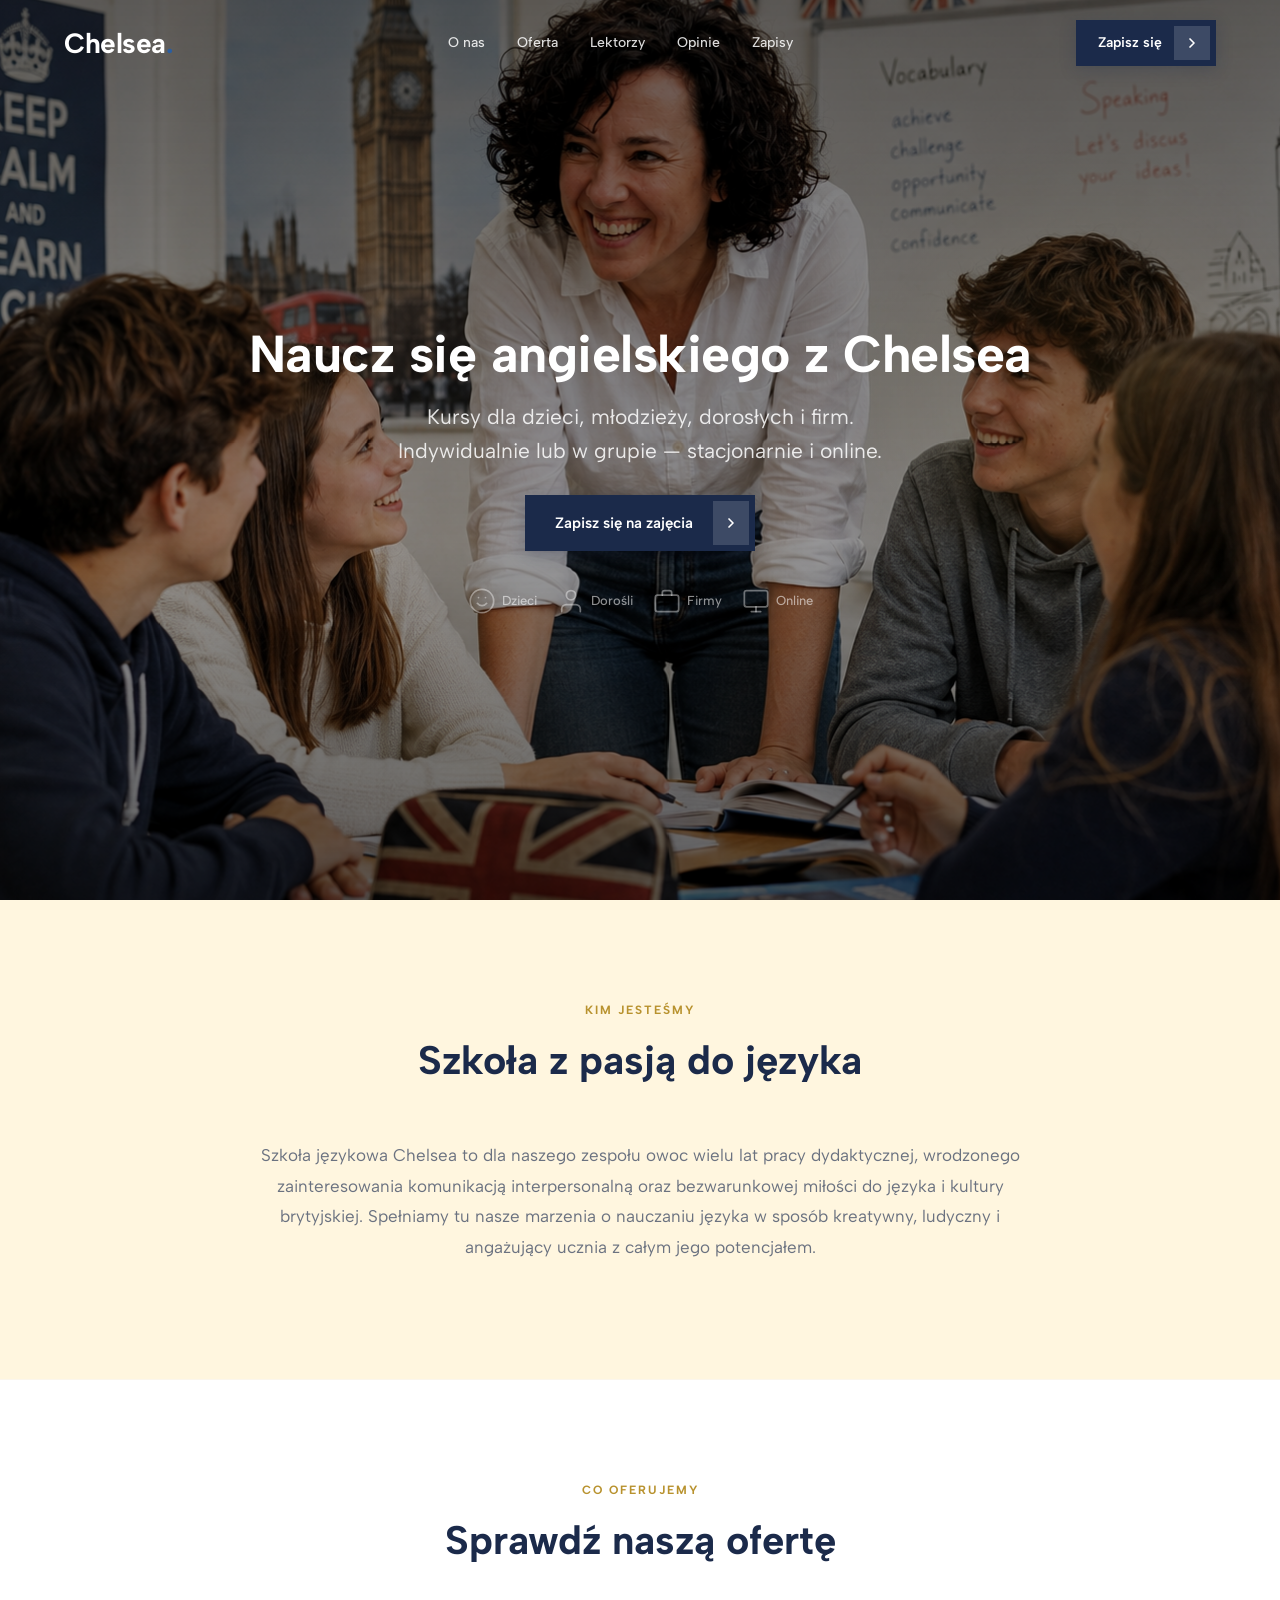
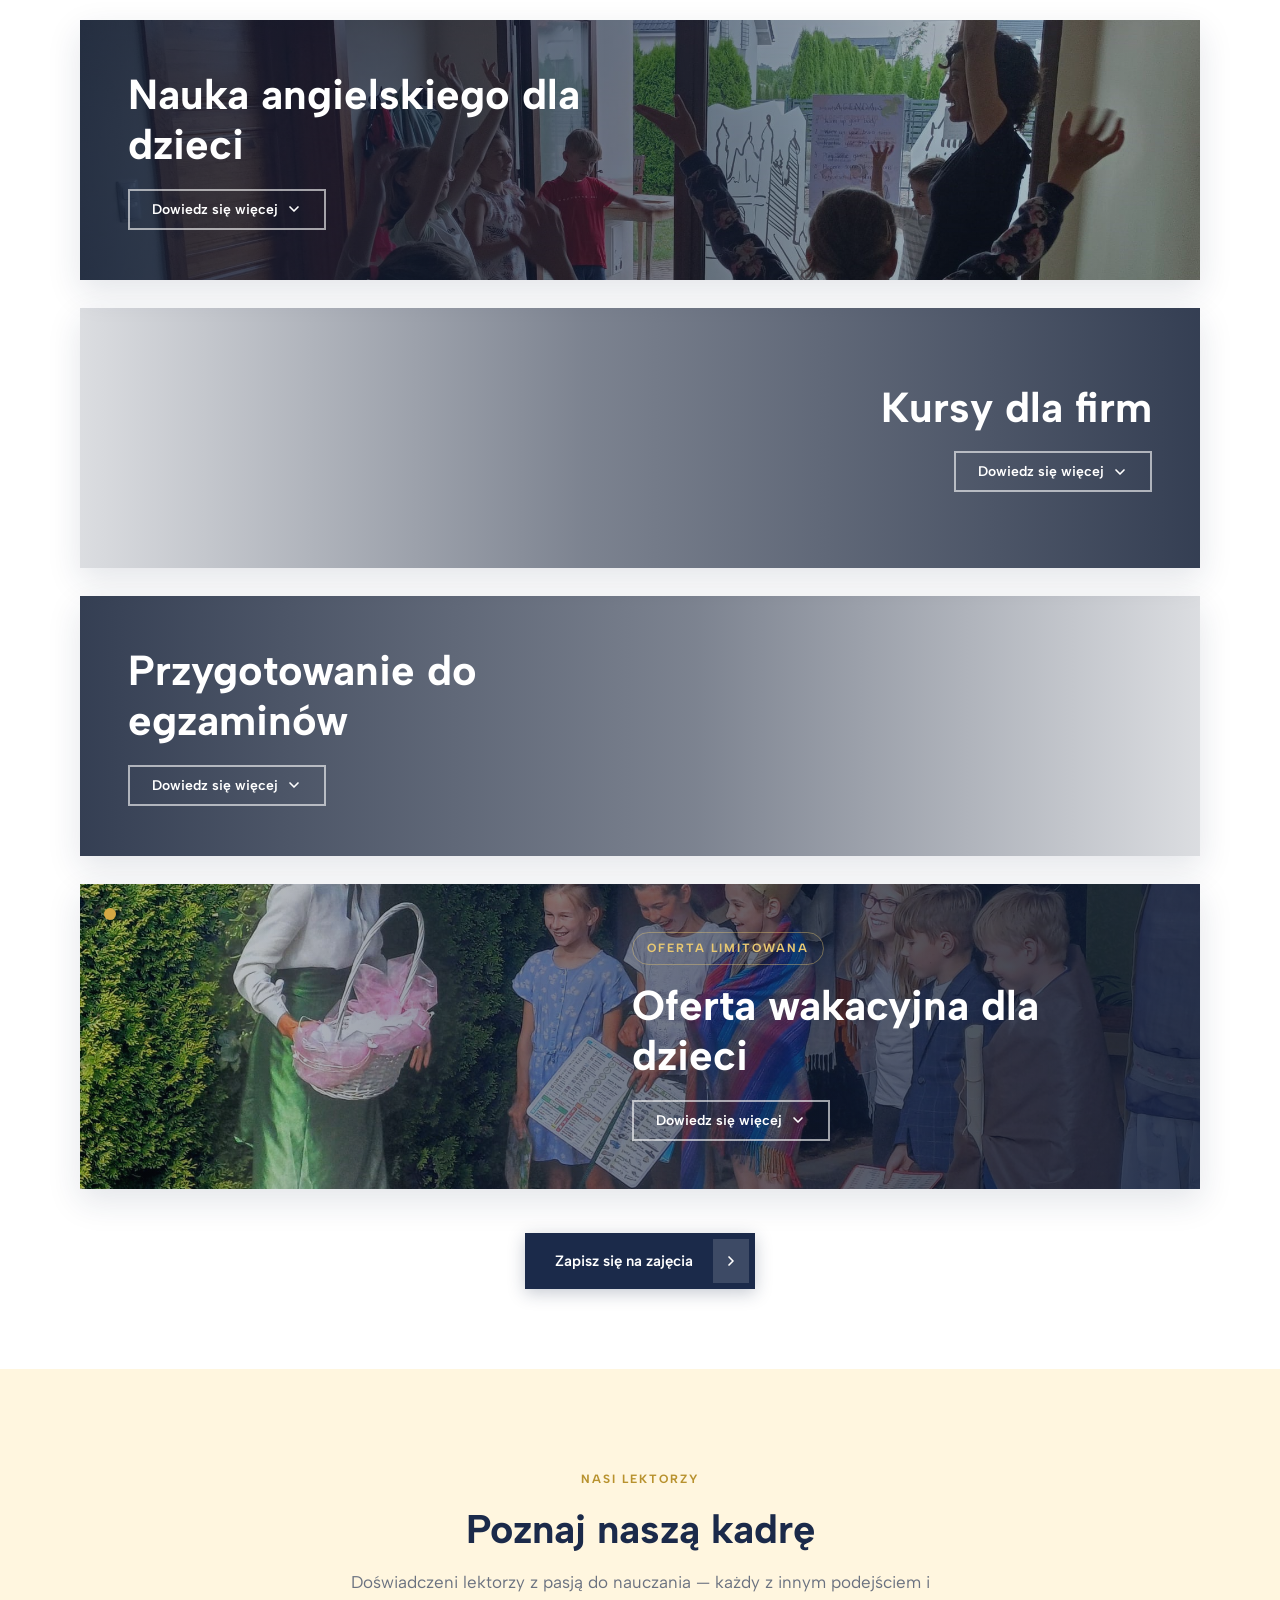
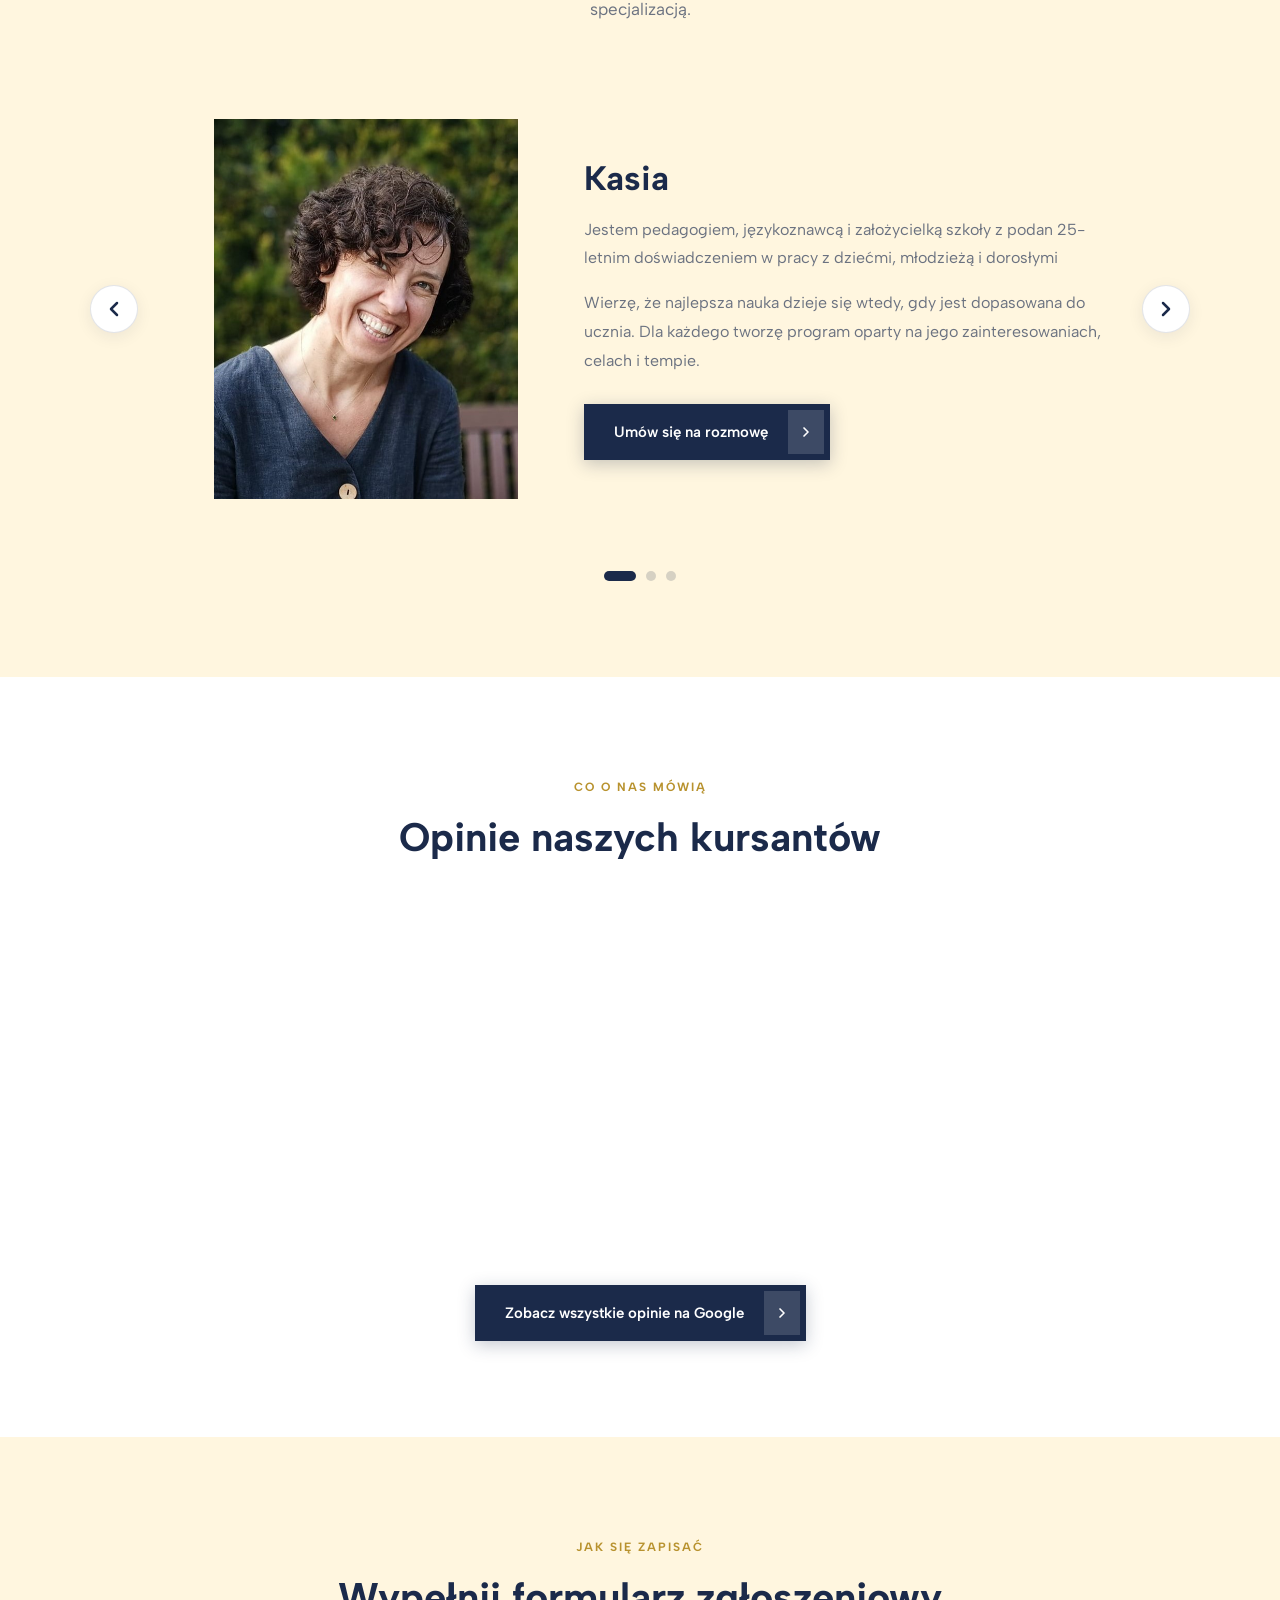
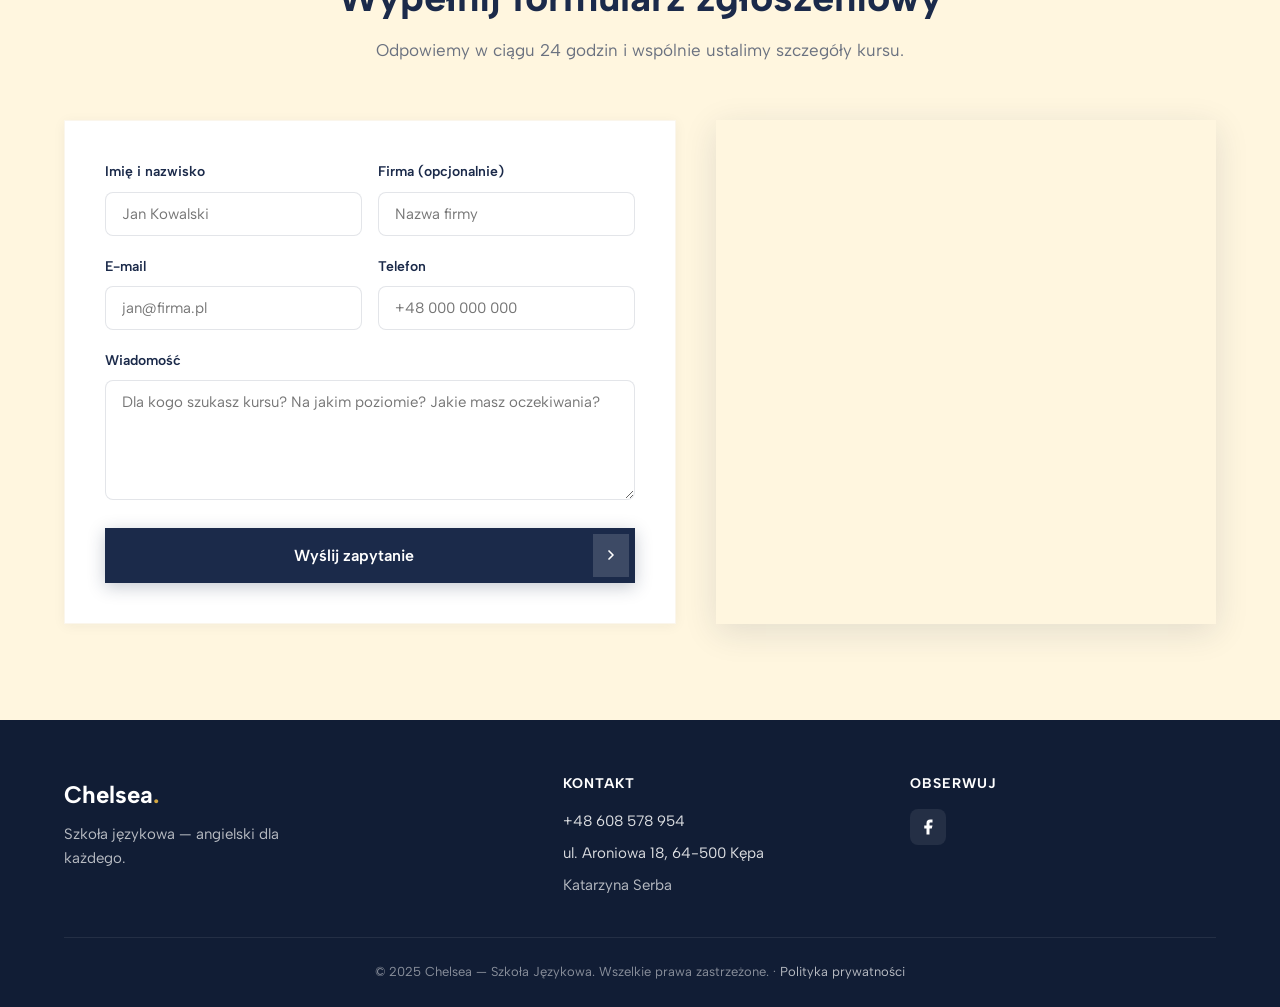
==== commit 31cdeecc: "Add files via upload" ====
--- a/index.html
+++ b/index.html
@@ -32,11 +32,11 @@
             <a href="#" class="logo">Chelsea<span>.</span></a>
 
             <div class="nav-links">
-                <a href="#o-nas">Kim jesteśmy</a>
+                <a href="#o-nas">O nas</a>
                 <a href="#oferta">Oferta</a>
                 <a href="#lektorzy">Lektorzy</a>
                 <a href="#opinie">Opinie</a>
-                <a href="#zapisz-sie">Jak się zapisać</a>
+                <a href="#zapisz-sie">Zapisy</a>
             </div>
 
             <div class="nav-cta">
@@ -53,11 +53,11 @@
 
     <!-- Menu mobilne -->
     <div class="mobile-menu" id="mobileMenu">
-        <a href="#o-nas">Kim jesteśmy</a>
-        <a href="#oferta">Oferta</a>
-        <a href="#lektorzy">Lektorzy</a>
-        <a href="#opinie">Opinie</a>
-        <a href="#zapisz-sie">Jak się zapisać</a>
+        <a href="#o-nas">O nas</a>
+                <a href="#oferta">Oferta</a>
+                <a href="#lektorzy">Lektorzy</a>
+                <a href="#opinie">Opinie</a>
+                <a href="#zapisz-sie">Zapisy</a>
         <a href="#zapisz-sie" class="btn btn-primary" style="margin-top: 12px;"><span class="btn-text">Bezpłatna konsultacja</span><span class="btn-icon"><svg width="16" height="16" viewBox="0 0 24 24" fill="none" stroke="currentColor" stroke-width="2.5" stroke-linecap="round" stroke-linejoin="round"><polyline points="9 18 15 12 9 6"/></svg></span></a>
     </div>
 
@@ -94,9 +94,6 @@
                     </div>
                 </div>
 
-                <div class="hero-image">
-                    <img src="img/hero-lektor.png" alt="Katarzyna Serba — lektor języka angielskiego">
-                </div>
             </div>
         </section>
 
@@ -111,8 +108,7 @@
                 </div>
 
                 <div class="about-intro reveal">
-                    <p>Chelsea to szkoła językowa założona z myślą o tym, by nauka angielskiego była skuteczna, dopasowana i przyjemna — niezależnie od wieku i poziomu kursanta.</p>
-                    <p>Powstaliśmy z połączenia doświadczenia z pracy z dziećmi, młodzieżą i dorosłymi oraz przekonania, że najlepsza nauka to taka, która łączy solidne podstawy z praktyką komunikacji. Każdy program tworzymy indywidualnie — od zabaw z najmłodszymi, przez przygotowanie do egzaminów, po angielski biznesowy.</p>
+                    <p>Szkoła językowa Chelsea to dla naszego zespołu owoc wielu lat pracy dydaktycznej, wrodzonego zainteresowania komunikacją interpersonalną oraz bezwarunkowej miłości do języka i kultury brytyjskiej. Spełniamy tu nasze marzenia o nauczaniu języka w sposób kreatywny, ludyczny i angażujący ucznia z całym jego potencjałem.</p>
                 </div>
             </div>
         </section>
@@ -134,7 +130,7 @@
                         <div class="offer-feature-content">
                             <h3>Nauka angielskiego dla dzieci</h3>
                             <div class="offer-feature-details">
-                                <p>Zajęcia oparte na zabawie, piosenkach i grach. Maluchy uczą się angielskiego w sposób naturalny — przez kontakt z językiem, ruch i interakcję. Budujemy pewność siebie od pierwszej lekcji.</p>
+                                <p>W metodyce pracy z dziećmi wykorzystujemy wieloletnie obserwacje i wiemy, że efektywne uczenie języka wymaga osadzenia w realnym kontekście, dlatego nasze zajęcia są bezpodręcznikowe, oparte o scenki sytuacyjne, gry, zabawy, wytwarzanie rękodzieła, zajęcia z ciałem, projekty kulinarne, dramę i zajęcia w terenie. Zajęcia odbywają się w małych, maksymalnie 4-osobowych grupach, a wyznacznikiem tematycznym prowadzonych lekcji jest naturalna ciekawość i kreatywność dzieci. Pracujemy w trybie 10-miesięcznych kursów, od września do czerwca.</p>
                             </div>
                             <button class="offer-toggle" type="button" aria-expanded="false">
                                 <span class="offer-toggle-text">Dowiedz się więcej</span>
@@ -149,7 +145,7 @@
                         <div class="offer-feature-content">
                             <h3>Kursy dla firm</h3>
                             <div class="offer-feature-details">
-                                <p>Szkolenia grupowe i indywidualne dla pracowników — angielski biznesowy, prezentacje, negocjacje, korespondencja. Program i harmonogram dopasowujemy do potrzeb Twojej branży.</p>
+                                <p>Współpracujemy z firmami w zakresie kursów i szkoleń z języka angielskiego, w tym business English. Zapewniamy potrzebne materiały, oferujemy możliwość spotkań stacjonarnych lub online. Zajęcia mogą odbywać się grupowo, jak i indywidualnie, a program i harmonogram dopasowujemy do potrzeb Twojej branży.</p>
                             </div>
                             <button class="offer-toggle" type="button" aria-expanded="false">
                                 <span class="offer-toggle-text">Dowiedz się więcej</span>
@@ -164,7 +160,7 @@
                         <div class="offer-feature-content">
                             <h3>Przygotowanie do egzaminów</h3>
                             <div class="offer-feature-details">
-                                <p>Skuteczne przygotowanie do egzaminu ósmoklasisty, matury oraz certyfikatów Cambridge (FCE, CAE, CPE). Próbne egzaminy, strategia rozwiązywania, regularny monitoring postępów.</p>
+                                <p>Skuteczne przygotowanie do egzaminu ósmoklasisty, matury oraz certyfikatów Cambridge (FCE, CAE). Próbne egzaminy, strategia rozwiązywania, regularny monitoring postępów.</p>
                             </div>
                             <button class="offer-toggle" type="button" aria-expanded="false">
                                 <span class="offer-toggle-text">Dowiedz się więcej</span>
@@ -242,10 +238,9 @@
                                     <img src="img/lektor-kasia.jpg" alt="Katarzyna Serba — lektor języka angielskiego">
                                 </div>
                                 <div class="lektor-info">
-                                    <span class="lektor-spec">Założycielka · Dorośli i biznes</span>
                                     <h3>Kasia</h3>
-                                    <p>Założycielka szkoły Chelsea. Od wielu lat uczy angielskiego dzieci, młodzież i dorosłych — pomagając im komunikować się pewnie i swobodnie.</p>
-                                    <p>Wierzy, że najlepsza nauka dzieje się wtedy, gdy jest dopasowana do ucznia. Dla każdego tworzy program oparty na jego zainteresowaniach, celach i tempie.</p>
+                                    <p>Jestem pedagogiem, językoznawcą i założycielką szkoły z podan 25-letnim doświadczeniem w pracy z dziećmi, młodzieżą i dorosłymi</p>
+                                    <p>Wierzę, że najlepsza nauka dzieje się wtedy, gdy jest dopasowana do ucznia. Dla każdego tworzę program oparty na jego zainteresowaniach, celach i tempie.</p>
                                     <a href="#zapisz-sie" class="btn btn-primary"><span class="btn-text">Umów się na rozmowę</span><span class="btn-icon"><svg width="16" height="16" viewBox="0 0 24 24" fill="none" stroke="currentColor" stroke-width="2.5" stroke-linecap="round" stroke-linejoin="round"><polyline points="9 18 15 12 9 6"/></svg></span></a>
                                 </div>
                             </article>
@@ -255,10 +250,8 @@
                                     <img src="img/lektor-marcin.jpg" alt="Marcin — lektor języka angielskiego">
                                 </div>
                                 <div class="lektor-info">
-                                    <span class="lektor-spec">Młodzież · Przygotowanie do egzaminów</span>
                                     <h3>Marcin</h3>
-                                    <p>Specjalista od przygotowania do egzaminów ósmoklasisty, maturalnych oraz certyfikatów Cambridge. Cierpliwy i konsekwentny — pomaga uczniom uwierzyć we własne możliwości.</p>
-                                    <p>Prowadzi zajęcia w sposób dynamiczny, wykorzystując nowoczesne metody i materiały dopasowane do pokolenia młodych ludzi.</p>
+                                    <p>Jestem doświadczonym nauczycielem języka angielskiego, cechuje mnie cierpliwość i konsekwencja. Specjalizuję się we współpracy z firmami.</p>
                                     <a href="#zapisz-sie" class="btn btn-primary"><span class="btn-text">Umów się na rozmowę</span><span class="btn-icon"><svg width="16" height="16" viewBox="0 0 24 24" fill="none" stroke="currentColor" stroke-width="2.5" stroke-linecap="round" stroke-linejoin="round"><polyline points="9 18 15 12 9 6"/></svg></span></a>
                                 </div>
                             </article>
@@ -268,10 +261,8 @@
                                     <img src="img/lektor-olga.jpg" alt="Olga — lektor języka angielskiego">
                                 </div>
                                 <div class="lektor-info">
-                                    <span class="lektor-spec">Dzieci · Nauka przez zabawę</span>
                                     <h3>Olga</h3>
-                                    <p>Pracuje z najmłodszymi uczniami — od przedszkolaków po szkołę podstawową. Wykorzystuje gry, piosenki i ruchowe zabawy, by nauka angielskiego była przygodą.</p>
-                                    <p>Wie, jak utrzymać uwagę dziecka i przekształcić każdą lekcję w okazję do odkrywania języka w naturalny sposób.</p>
+                                    <p>Studiuję językoznawstwo, pasjonuję się innymi kulturami i nauką języków. Od trzech lat uczę angielskiego w Chelsea wykorzystując nowoczesne metody i materiały dopasowane do młodych ludzi.</p>
                                     <a href="#zapisz-sie" class="btn btn-primary"><span class="btn-text">Umów się na rozmowę</span><span class="btn-icon"><svg width="16" height="16" viewBox="0 0 24 24" fill="none" stroke="currentColor" stroke-width="2.5" stroke-linecap="round" stroke-linejoin="round"><polyline points="9 18 15 12 9 6"/></svg></span></a>
                                 </div>
                             </article>
@@ -454,8 +445,8 @@
                 </div>
                 <div class="footer-col">
                     <h4>Kontakt</h4>
-                    <p><a href="tel:+48608578954">608 578 954</a></p>
-                    <p>ul. Aroniowa 18, 64-500 Kępa</p>
+                    <p><a href="tel:+48608578954">+48 608 578 954</a></p>
+                    <p><a href="https://maps.app.goo.gl/9qbniWHtqP4jjnTQ7" target="_blank" rel="noopener noreferrer">ul. Aroniowa 18, 64-500 Kępa</a></p>
                     <p>Katarzyna Serba</p>
                 </div>
                 <div class="footer-col">
--- a/style.css
+++ b/style.css
@@ -150,9 +150,6 @@
     overflow: hidden;
 }
 
-.hero .btn-primary {
-    border-color: var(--gold);
-}
 
 .btn-primary .btn-text {
     transition: opacity 0.5s ease;
@@ -190,9 +187,6 @@
     box-shadow: 0 6px 24px rgba(27,42,74,0.4);
 }
 
-.hero .btn-primary:hover {
-    border-color: var(--gold);
-}
 
 
 
@@ -388,9 +382,19 @@
     position: absolute;
     inset: 0;
     z-index: 0;
-    background: url('img/home-bg-hero.png') center center / cover no-repeat;
+    background: url('img/hero-background.png') center center / cover no-repeat;
     will-change: transform;
     transform: scale(1.15);
+}
+
+/* Przyciemnienie tła */
+.hero::after {
+    content: '';
+    position: absolute;
+    inset: 0;
+    background: linear-gradient(180deg, rgba(0,0,0,0.55) 0%, rgba(0,0,0,0.35) 60%, rgba(0,0,0,0.6) 100%);
+    z-index: 1;
+    pointer-events: none;
 }
 
 /* Dekoracyjne kolko akcentowe za zdjeciem */
@@ -409,20 +413,20 @@
 .hero .container {
     position: relative;
     z-index: 2;
-    display: grid;
-    grid-template-columns: 55% 45%;
-    gap: 24px;
-    align-items: end;
+    display: flex;
+    flex-direction: column;
+    justify-content: center;
+    align-items: center;
+    text-align: center;
     padding-top: 100px;
-    padding-bottom: 0;
+    padding-bottom: 60px;
     height: 100vh;
 }
 
-/* -- Lewa kolumna: tekst -- */
+/* -- Treść hero (wycentrowana) -- */
 .hero-content {
-    text-align: left;
-    align-self: center;
-    padding-bottom: 0;
+    text-align: center;
+    max-width: 820px;
 }
 
 .hero h1 {
@@ -438,9 +442,9 @@
     font-size: clamp(16px, 1.8vw, 21px);
     font-weight: 400;
     line-height: 1.6;
-    color: rgba(255,255,255,0.65);
-    margin-bottom: 28px;
-    max-width: 480px;
+    color: rgba(255,255,255,0.85);
+    margin: 0 auto 28px;
+    max-width: 560px;
 }
 
 /* Badges pod przyciskiem */
@@ -449,6 +453,7 @@
     gap: 20px;
     flex-wrap: wrap;
     margin-top: 36px;
+    justify-content: center;
 }
 
 .hero-badge {
@@ -470,29 +475,6 @@
     color: rgba(255,255,255,0.55);
 }
 
-/* -- Prawa kolumna: zdjecie lektora (wyciete PNG) -- */
-.hero-image {
-    position: relative;
-    display: flex;
-    align-items: flex-end;
-    justify-content: center;
-    align-self: end;
-    line-height: 0;
-    max-height: calc(100vh - 100px);
-    overflow: hidden;
-}
-
-.hero-image img {
-    width: 150%;
-    max-width: 750px;
-    max-height: calc(100vh - 100px);
-    height: auto;
-    object-fit: contain;
-    object-position: bottom center;
-    position: relative;
-    z-index: 1;
-}
-
 /* ============================================
    3. KIM JESTEŚMY (O NAS + LEKTORZY)
    ============================================ */
@@ -511,17 +493,6 @@
     font-size: 17px;
     line-height: 1.8;
     margin-bottom: 20px;
-}
-
-.about-intro p:first-of-type::first-letter {
-    font-family: var(--font-display);
-    font-size: 56px;
-    float: left;
-    line-height: 1;
-    margin-right: 10px;
-    margin-top: 6px;
-    color: var(--accent);
-    font-weight: 700;
 }
 
 /* ============================================
@@ -924,22 +895,25 @@
     mask-image: linear-gradient(to right, transparent 0, #000 6%, #000 94%, transparent 100%);
 }
 
-/* Pas z kartami — animowany w lewo o szerokość JEDNEGO oryginalnego zestawu */
+/* Pas z kartami — pozycja kontrolowana przez JS (auto-scroll + drag) */
 .reviews-track {
     display: flex;
     width: max-content;
-    animation: reviewsMarquee var(--reviews-duration, 60s) linear infinite;
     will-change: transform;
-}
-
-.reviews-marquee:hover .reviews-track,
-.reviews-marquee:focus-within .reviews-track {
-    animation-play-state: paused;
-}
-
-@keyframes reviewsMarquee {
-    from { transform: translateX(0); }
-    to   { transform: translateX(calc(-1 * var(--reviews-distance, 50%))); }
+    cursor: grab;
+    touch-action: pan-y;
+    user-select: none;
+}
+
+.reviews-track.is-dragging {
+    cursor: grabbing;
+}
+
+/* Wyłącz przeciąganie obrazków SVG przy drag */
+.reviews-track svg,
+.reviews-track img {
+    -webkit-user-drag: none;
+    pointer-events: none;
 }
 
 /* Karta opinii */
@@ -1030,13 +1004,11 @@
 .contact-form {
     background: var(--white);
     padding: 40px;
-    border-radius: 16px;
     box-shadow: 0 2px 12px rgba(27,42,74,0.05);
     border: 1px solid rgba(212,168,67,0.1);
 }
 
 .contact-map {
-    border-radius: 16px;
     overflow: hidden;
     box-shadow: 0 8px 32px rgba(27,42,74,0.12);
     min-height: 100%;
@@ -1231,12 +1203,6 @@
     animation: heroScale 1s cubic-bezier(0.22, 1, 0.36, 1) 0s forwards;
 }
 
-/* 2. Zdjecie lektora */
-.hero-image {
-    opacity: 0;
-    animation: heroImageUp 1s cubic-bezier(0.22, 1, 0.36, 1) 0.4s forwards;
-}
-
 /* 3. Glowny napis */
 .hero h1 {
     opacity: 0;
@@ -1315,25 +1281,13 @@
     }
 
     .hero .container {
-        grid-template-columns: 1fr;
-        grid-template-rows: 1fr auto;
-        text-align: center;
         padding-top: 90px;
-        padding-bottom: 0;
+        padding-bottom: 40px;
         height: 100vh;
         height: 100dvh;
-        gap: 16px;
-    }
-
-    .hero-content {
-        text-align: center;
-        padding-bottom: 0;
-        align-self: center;
     }
 
     .hero-subtitle {
-        margin-left: auto;
-        margin-right: auto;
         font-size: 18px;
     }
 
@@ -1343,21 +1297,8 @@
     }
 
     .hero-badges {
-        justify-content: center;
         margin-top: 20px;
         gap: 12px;
-    }
-
-    .hero-image {
-        max-height: 35vh;
-    }
-
-    .hero-image img {
-        width: 100%;
-        max-width: 300px;
-        max-height: 35vh;
-        object-fit: contain;
-        object-position: bottom center;
     }
 
     .hero-deco {
@@ -1402,39 +1343,58 @@
         font-size: 15px;
     }
 
+    /* Karuzela lektorów na mobile — bez stackingu absolute, tylko aktywny slajd zajmuje miejsce */
     .lektor-carousel {
+        display: block;
+    }
+
+    .lektor-track {
+        position: relative;
+        min-height: 0;
+        overflow: hidden;
+    }
+
+    .lektor-slide {
+        position: relative;
+        inset: auto;
+        display: none;
         grid-template-columns: 1fr;
-        gap: 16px;
-    }
-
+        gap: 20px;
+        transform: none;
+        opacity: 1;
+        visibility: visible;
+        transition: none;
+        padding: 0 56px;     /* miejsce po bokach na strzałki */
+    }
+
+    .lektor-slide.active {
+        display: grid;
+    }
+
+    .lektor-photo {
+        max-width: 260px;
+        margin: 0 auto;
+    }
+
+    .lektor-info {
+        text-align: center;
+    }
+
+    /* Strzałki pływają po bokach, na wysokości zdjęcia */
     .lektor-arrow {
         position: absolute;
-        top: 200px;
+        top: 130px;
         z-index: 2;
         width: 40px;
         height: 40px;
     }
 
     .lektor-arrow-prev {
-        left: 8px;
+        left: 4px;
     }
 
     .lektor-arrow-next {
-        right: 8px;
-    }
-
-    .lektor-track {
-        min-height: 720px;
-    }
-
-    .lektor-slide {
-        grid-template-columns: 1fr;
-        gap: 24px;
-    }
-
-    .lektor-photo {
-        max-width: 320px;
-        margin: 0 auto;
+        right: 4px;
     }
 
     .review-card {
@@ -1498,17 +1458,11 @@
     .hero-subtitle {
         font-size: 16px;
     }
-
-    .hero-image img {
-        max-width: 240px;
-        max-height: 30vh;
-    }
 }
 
 /* --- Reduced motion --- */
 @media (prefers-reduced-motion: reduce) {
     .hero-bg,
-    .hero-image img,
     .hero-deco,
     .hero h1,
     .hero-subtitle,
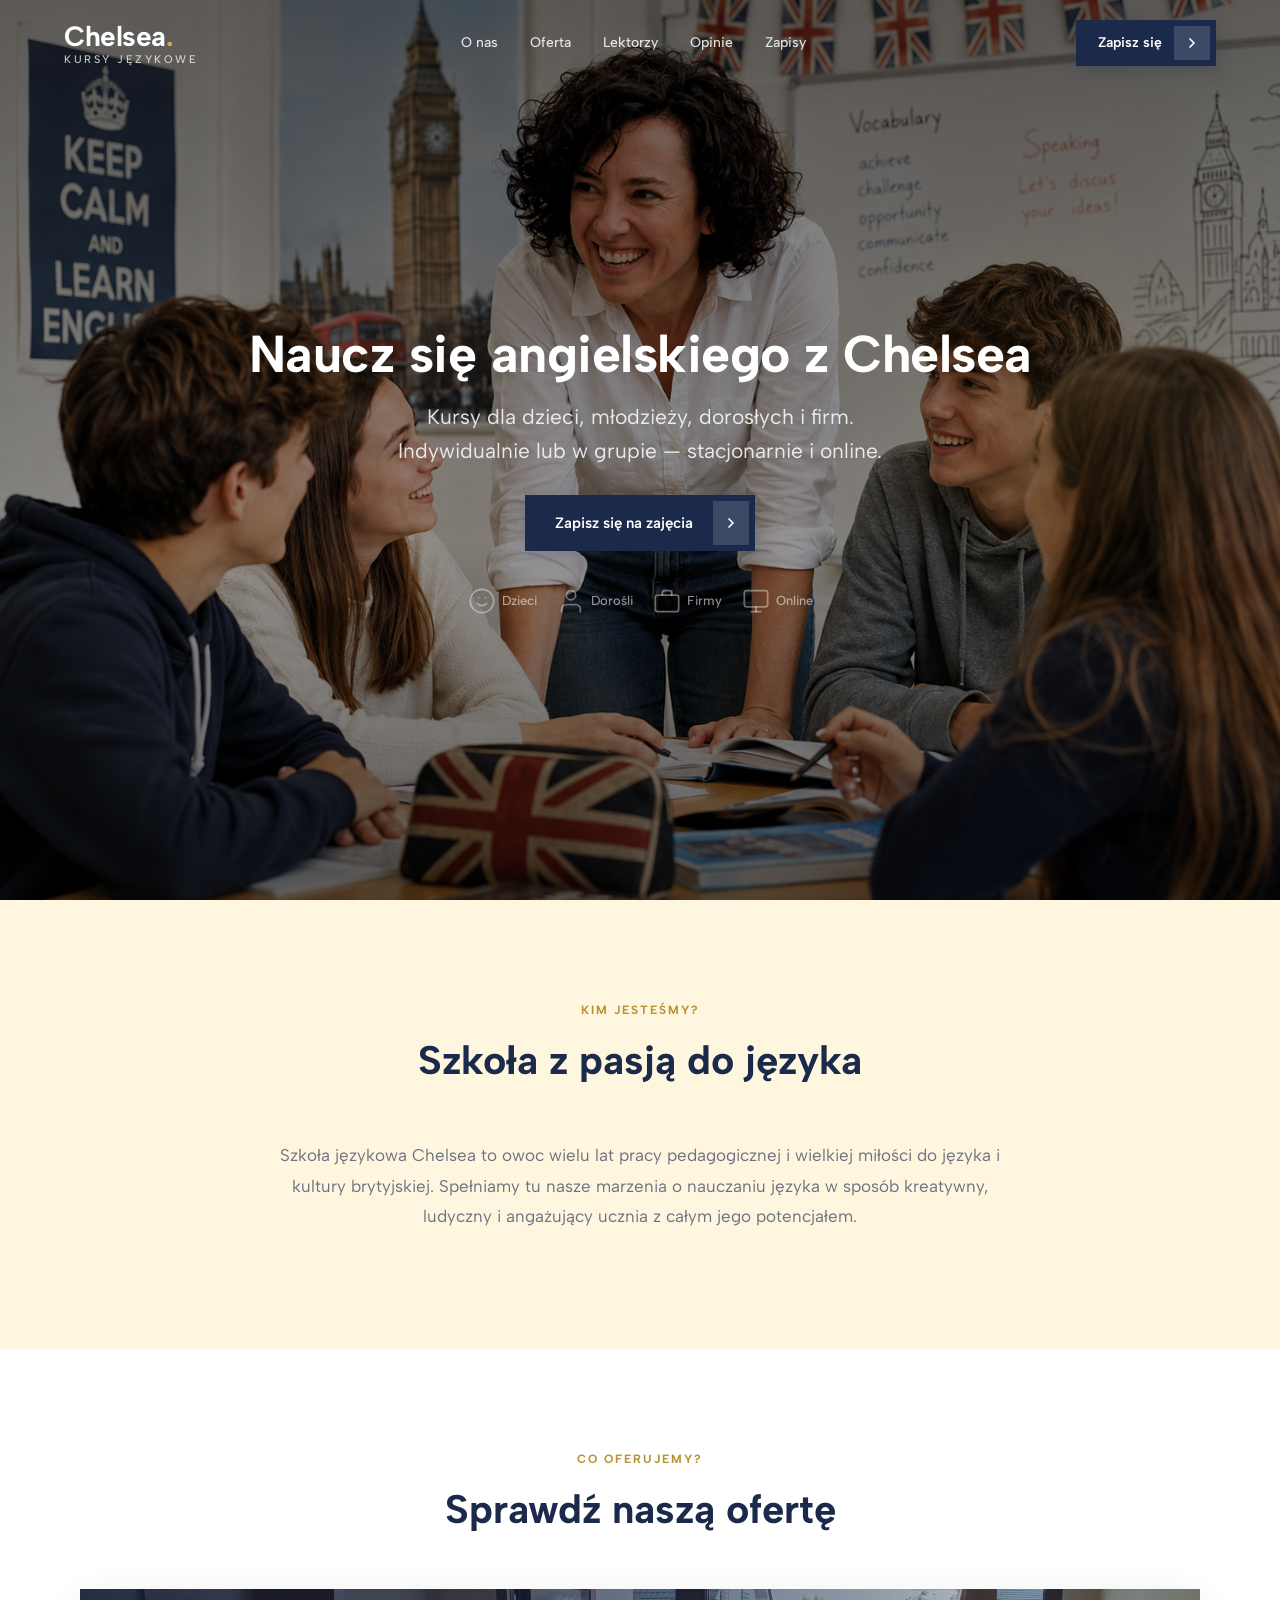
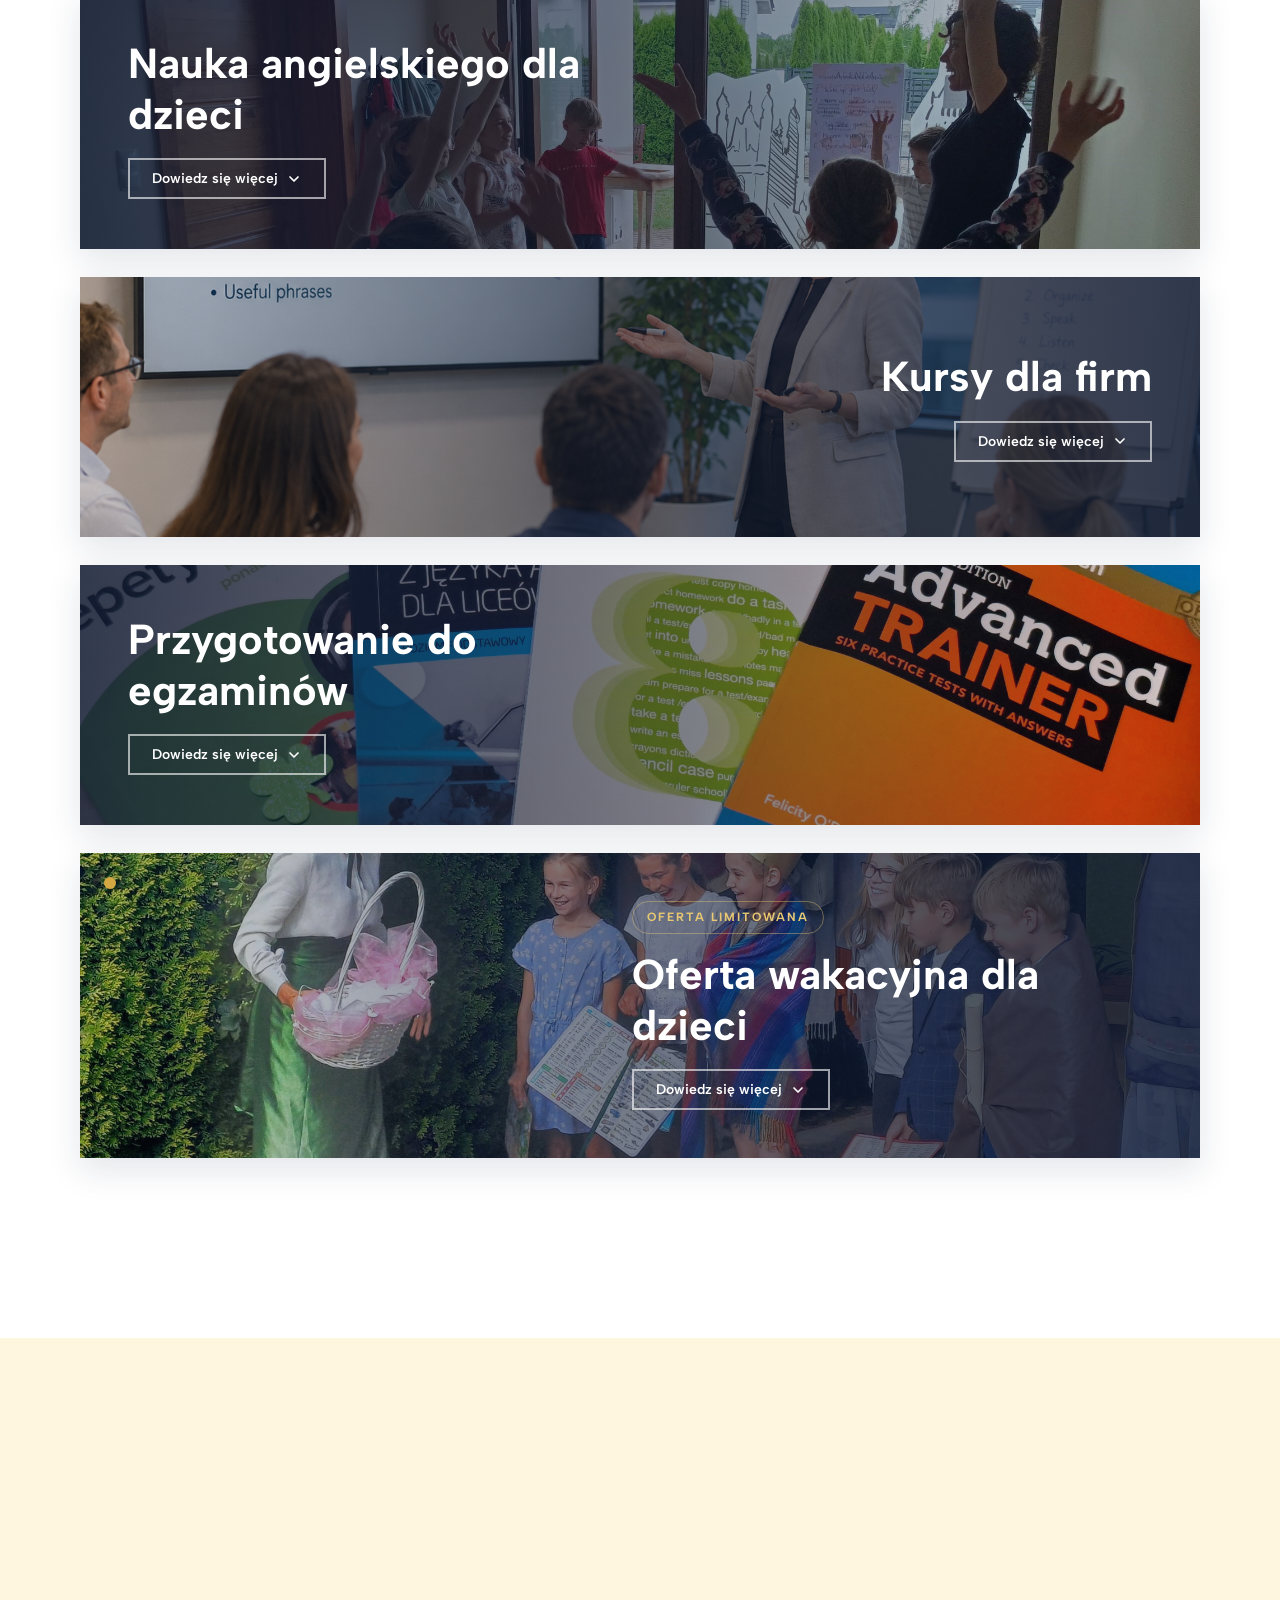
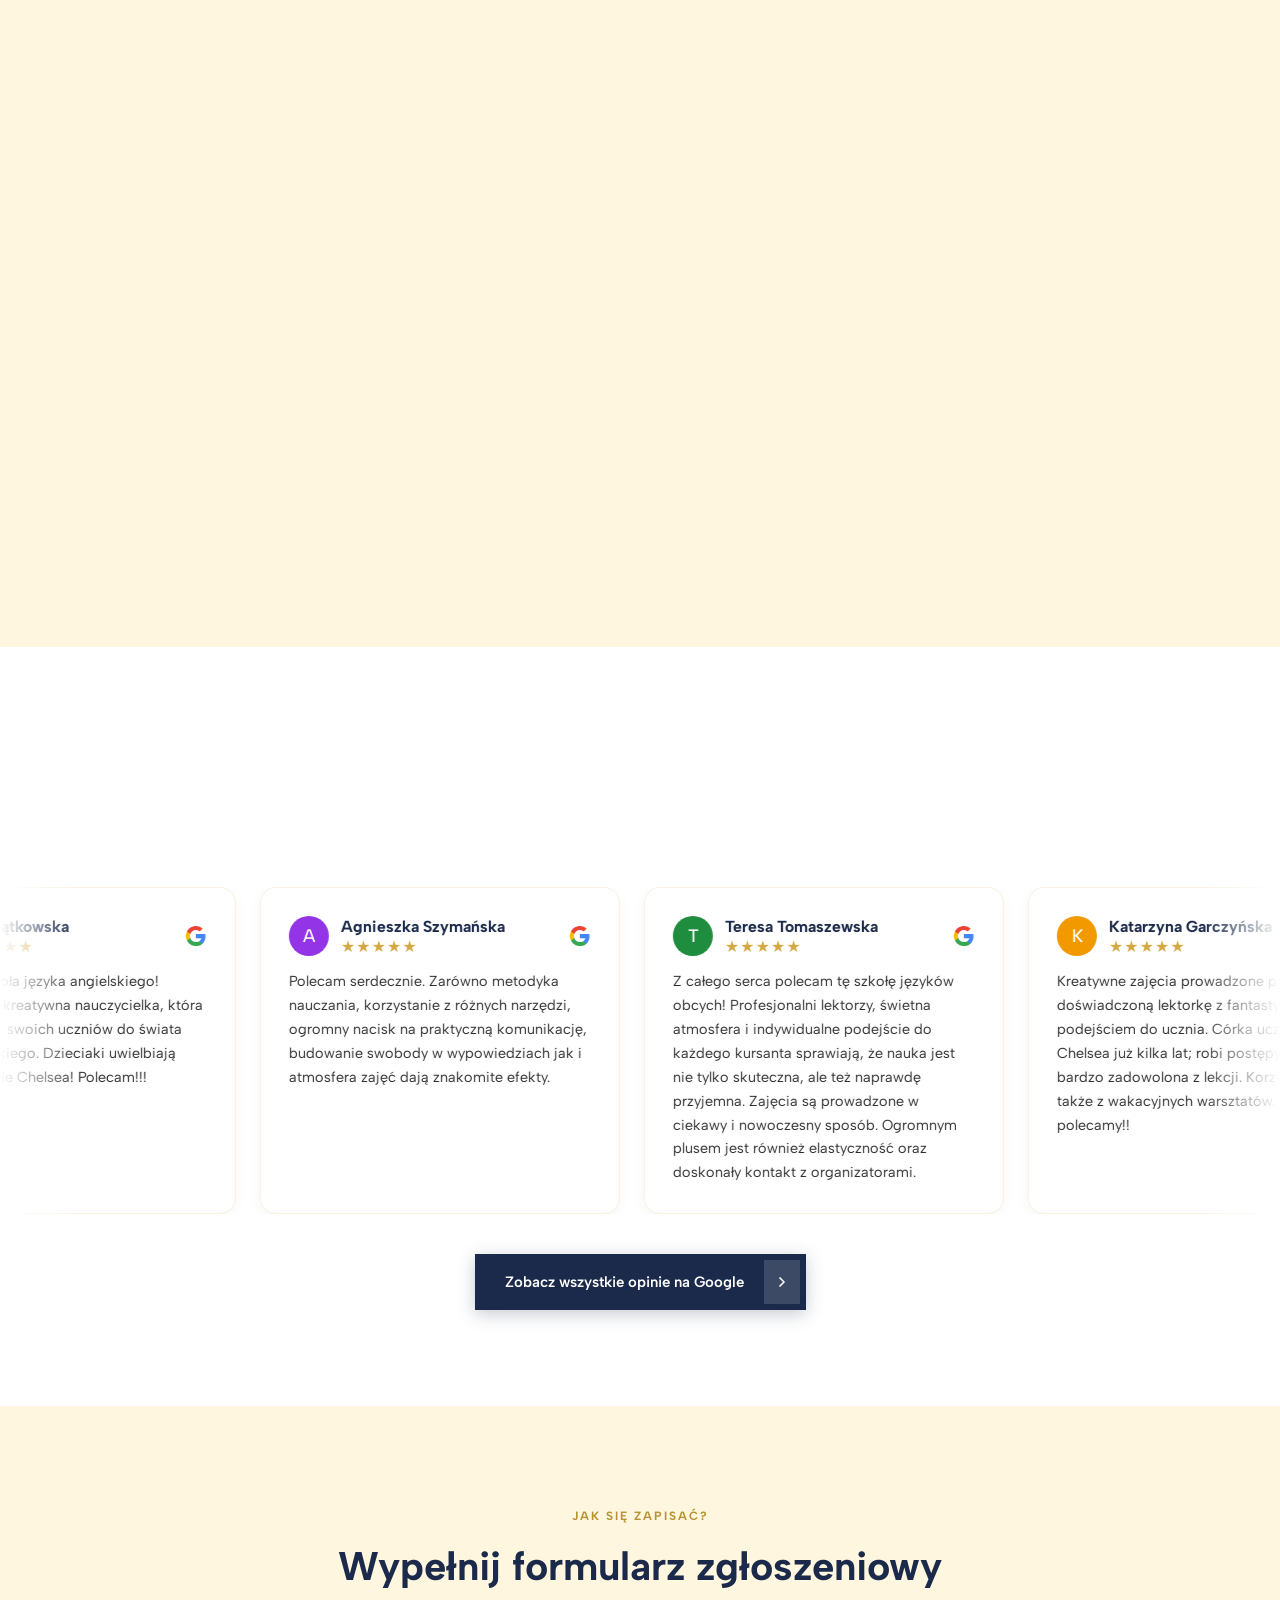
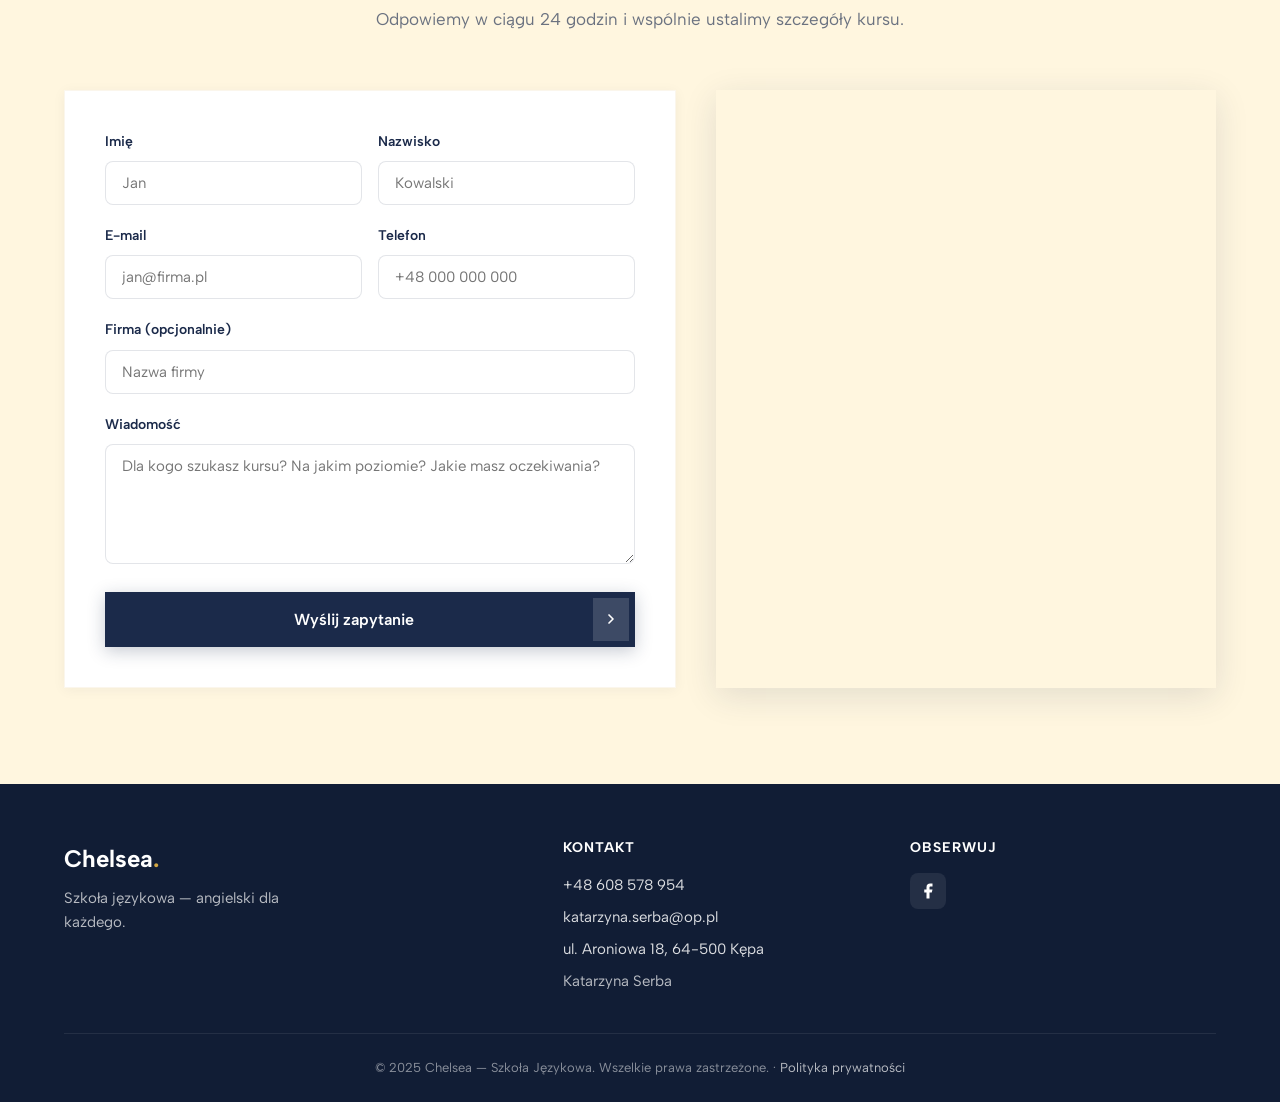
==== commit 8c397b23: "Add files via upload" ====
--- a/index.html
+++ b/index.html
@@ -29,7 +29,10 @@
          ============================================ -->
     <nav class="navbar" id="navbar" role="navigation" aria-label="Nawigacja główna">
         <div class="container">
-            <a href="#" class="logo">Chelsea<span>.</span></a>
+            <a href="#" class="logo">
+                <span class="logo-main">Chelsea<span class="logo-dot">.</span></span>
+                <span class="logo-sub">kursy językowe</span>
+            </a>
 
             <div class="nav-links">
                 <a href="#o-nas">O nas</a>
@@ -103,12 +106,12 @@
         <section class="about" id="o-nas">
             <div class="container">
                 <div class="section-header reveal">
-                    <div class="section-tag">Kim jesteśmy</div>
+                    <div class="section-tag">Kim jesteśmy?</div>
                     <h2>Szkoła z pasją do języka</h2>
                 </div>
 
                 <div class="about-intro reveal">
-                    <p>Szkoła językowa Chelsea to dla naszego zespołu owoc wielu lat pracy dydaktycznej, wrodzonego zainteresowania komunikacją interpersonalną oraz bezwarunkowej miłości do języka i kultury brytyjskiej. Spełniamy tu nasze marzenia o nauczaniu języka w sposób kreatywny, ludyczny i angażujący ucznia z całym jego potencjałem.</p>
+                    <p>Szkoła językowa Chelsea to owoc wielu lat pracy pedagogicznej i wielkiej miłości do języka i kultury brytyjskiej. Spełniamy tu nasze marzenia o nauczaniu języka w sposób kreatywny, ludyczny i angażujący ucznia z całym jego potencjałem.</p>
                 </div>
             </div>
         </section>
@@ -119,7 +122,7 @@
         <section class="offer" id="oferta">
             <div class="container">
                 <div class="section-header reveal">
-                    <div class="section-tag">Co oferujemy</div>
+                    <div class="section-tag">Co oferujemy?</div>
                     <h2>Sprawdź naszą ofertę</h2>
                 </div>
             </div>
@@ -130,7 +133,7 @@
                         <div class="offer-feature-content">
                             <h3>Nauka angielskiego dla dzieci</h3>
                             <div class="offer-feature-details">
-                                <p>W metodyce pracy z dziećmi wykorzystujemy wieloletnie obserwacje i wiemy, że efektywne uczenie języka wymaga osadzenia w realnym kontekście, dlatego nasze zajęcia są bezpodręcznikowe, oparte o scenki sytuacyjne, gry, zabawy, wytwarzanie rękodzieła, zajęcia z ciałem, projekty kulinarne, dramę i zajęcia w terenie. Zajęcia odbywają się w małych, maksymalnie 4-osobowych grupach, a wyznacznikiem tematycznym prowadzonych lekcji jest naturalna ciekawość i kreatywność dzieci. Pracujemy w trybie 10-miesięcznych kursów, od września do czerwca.</p>
+                                <p>W metodyce pracy z dziećmi wykorzystujemy wieloletnie obserwacje i wiemy, że efektywne uczenie języka wymaga osadzenia w realnym kontekście, dlatego nasze zajęcia są bezpodręcznikowe, oparte o scenki sytuacyjne, gry, zabawy, wytwarzanie rękodzieła, zajęcia z ciałem, projekty kulinarne, dramę i zajęcia w terenie. Zajęcia odbywają się w małych, maksymalnie 4-osobowych grupach, a ich tematyka wynika z naturalnej ciekawość i kreatywność dzieci. Pracujemy w trybie 10-miesięcznych kursów, od września do czerwca.</p>
                             </div>
                             <button class="offer-toggle" type="button" aria-expanded="false">
                                 <span class="offer-toggle-text">Dowiedz się więcej</span>
@@ -140,7 +143,7 @@
                     </div>
                 </article>
 
-                <article class="offer-feature offer-feature-right reveal" style="background-image: url('https://images.unsplash.com/photo-1556761175-5973dc0f32e7?q=80&w=1600&auto=format&fit=crop');">
+                <article class="offer-feature offer-feature-right reveal" style="background-image: url('img/kursy-dla-firm.jpg');">
                     <div class="container">
                         <div class="offer-feature-content">
                             <h3>Kursy dla firm</h3>
@@ -155,12 +158,12 @@
                     </div>
                 </article>
 
-                <article class="offer-feature reveal" style="background-image: url('https://images.unsplash.com/photo-1434030216411-0b793f4b4173?q=80&w=1600&auto=format&fit=crop');">
+                <article class="offer-feature reveal" style="background-image: url('img/przygotowanie-do-egzaminów.jpg');">
                     <div class="container">
                         <div class="offer-feature-content">
                             <h3>Przygotowanie do egzaminów</h3>
                             <div class="offer-feature-details">
-                                <p>Skuteczne przygotowanie do egzaminu ósmoklasisty, matury oraz certyfikatów Cambridge (FCE, CAE). Próbne egzaminy, strategia rozwiązywania, regularny monitoring postępów.</p>
+                                <p>Skutecznie przygotujemy Cię do egzaminu ósmoklasisty, matury oraz certyfikatów Cambridge (FCE, CAE). Oferta uwzględnia próbne egzaminy, strategie rozwiązywania i regularny monitoring postępów.</p>
                             </div>
                             <button class="offer-toggle" type="button" aria-expanded="false">
                                 <span class="offer-toggle-text">Dowiedz się więcej</span>
@@ -239,8 +242,8 @@
                                 </div>
                                 <div class="lektor-info">
                                     <h3>Kasia</h3>
-                                    <p>Jestem pedagogiem, językoznawcą i założycielką szkoły z podan 25-letnim doświadczeniem w pracy z dziećmi, młodzieżą i dorosłymi</p>
-                                    <p>Wierzę, że najlepsza nauka dzieje się wtedy, gdy jest dopasowana do ucznia. Dla każdego tworzę program oparty na jego zainteresowaniach, celach i tempie.</p>
+                                    <p>Anglistka, językoznawca i założycielka szkoły z ponad 25-letnim doświadczeniem w pracy z dziećmi, młodzieżą i dorosłymi.</p>
+                                    <p>Wierzy, że najlepsza nauka ma miejsce wtedy, gdy jest dopasowana do ucznia. Dla każdego tworzy program oparty na jego zainteresowaniach, celach i tempie.</p>
                                     <a href="#zapisz-sie" class="btn btn-primary"><span class="btn-text">Umów się na rozmowę</span><span class="btn-icon"><svg width="16" height="16" viewBox="0 0 24 24" fill="none" stroke="currentColor" stroke-width="2.5" stroke-linecap="round" stroke-linejoin="round"><polyline points="9 18 15 12 9 6"/></svg></span></a>
                                 </div>
                             </article>
@@ -251,7 +254,7 @@
                                 </div>
                                 <div class="lektor-info">
                                     <h3>Marcin</h3>
-                                    <p>Jestem doświadczonym nauczycielem języka angielskiego, cechuje mnie cierpliwość i konsekwencja. Specjalizuję się we współpracy z firmami.</p>
+                                    <p>Doświadczony nauczyciel języka angielskiego — cechuje go cierpliwość i konsekwencja. Specjalizuje się we współpracy z firmami.</p>
                                     <a href="#zapisz-sie" class="btn btn-primary"><span class="btn-text">Umów się na rozmowę</span><span class="btn-icon"><svg width="16" height="16" viewBox="0 0 24 24" fill="none" stroke="currentColor" stroke-width="2.5" stroke-linecap="round" stroke-linejoin="round"><polyline points="9 18 15 12 9 6"/></svg></span></a>
                                 </div>
                             </article>
@@ -262,7 +265,7 @@
                                 </div>
                                 <div class="lektor-info">
                                     <h3>Olga</h3>
-                                    <p>Studiuję językoznawstwo, pasjonuję się innymi kulturami i nauką języków. Od trzech lat uczę angielskiego w Chelsea wykorzystując nowoczesne metody i materiały dopasowane do młodych ludzi.</p>
+                                    <p>Studentka językoznawstwa, pasjonatka poznawania innych kultur i nauki języków. Od trzech lat uczy angielskiego w Chelsea, wykorzystując nowoczesne metody i materiały dopasowane do młodych ludzi.</p>
                                     <a href="#zapisz-sie" class="btn btn-primary"><span class="btn-text">Umów się na rozmowę</span><span class="btn-icon"><svg width="16" height="16" viewBox="0 0 24 24" fill="none" stroke="currentColor" stroke-width="2.5" stroke-linecap="round" stroke-linejoin="round"><polyline points="9 18 15 12 9 6"/></svg></span></a>
                                 </div>
                             </article>
@@ -288,7 +291,7 @@
         <section class="testimonials" id="opinie">
             <div class="container">
                 <div class="section-header reveal">
-                    <div class="section-tag">Co o nas mówią</div>
+                    <div class="section-tag">Co o nas mówią?</div>
                     <h2>Opinie naszych kursantów</h2>
                 </div>
             </div>
@@ -365,6 +368,18 @@
                             <svg class="review-google" viewBox="0 0 24 24" aria-label="Opinia z Google"><path fill="#4285F4" d="M22.501 12.233c0-.802-.07-1.572-.2-2.314H12v4.502h5.879c-.252 1.36-1.018 2.51-2.17 3.282v2.733h3.515c2.057-1.893 3.277-4.682 3.277-8.203z"/><path fill="#34A853" d="M12 23c2.94 0 5.405-.972 7.207-2.638l-3.515-2.733c-.974.652-2.217 1.04-3.692 1.04-2.836 0-5.237-1.916-6.094-4.493H2.27v2.82C4.062 20.567 7.755 23 12 23z"/><path fill="#FBBC05" d="M5.906 14.176A6.62 6.62 0 0 1 5.555 12c0-.757.13-1.49.351-2.176V7.004H2.27A10.99 10.99 0 0 0 1 12c0 1.776.428 3.456 1.27 4.996l3.636-2.82z"/><path fill="#EA4335" d="M12 5.331c1.6 0 3.04.55 4.171 1.63l3.116-3.116C17.4 2.07 14.935 1 12 1 7.755 1 4.062 3.433 2.27 7.004l3.636 2.82C6.763 7.247 9.164 5.331 12 5.331z"/></svg>
                         </header>
                         <p class="review-text">Cudna atmosfera. Dzieciaki chętnie uczęszczają na zajęcia. A i w głowach dużo zostaje. Do sprawdzianów szkolnych nie musimy się przygotowywać. Polecam z całego serca.</p>
+                    </article>
+
+                    <article class="review-card">
+                        <header class="review-head">
+                            <div class="review-avatar" style="background:#c2185b">I</div>
+                            <div class="review-meta">
+                                <h4 class="review-name">Iza Kostrom</h4>
+                                <div class="review-stars">★★★★★</div>
+                            </div>
+                            <svg class="review-google" viewBox="0 0 24 24" aria-label="Opinia z Google"><path fill="#4285F4" d="M22.501 12.233c0-.802-.07-1.572-.2-2.314H12v4.502h5.879c-.252 1.36-1.018 2.51-2.17 3.282v2.733h3.515c2.057-1.893 3.277-4.682 3.277-8.203z"/><path fill="#34A853" d="M12 23c2.94 0 5.405-.972 7.207-2.638l-3.515-2.733c-.974.652-2.217 1.04-3.692 1.04-2.836 0-5.237-1.916-6.094-4.493H2.27v2.82C4.062 20.567 7.755 23 12 23z"/><path fill="#FBBC05" d="M5.906 14.176A6.62 6.62 0 0 1 5.555 12c0-.757.13-1.49.351-2.176V7.004H2.27A10.99 10.99 0 0 0 1 12c0 1.776.428 3.456 1.27 4.996l3.636-2.82z"/><path fill="#EA4335" d="M12 5.331c1.6 0 3.04.55 4.171 1.63l3.116-3.116C17.4 2.07 14.935 1 12 1 7.755 1 4.062 3.433 2.27 7.004l3.636 2.82C6.763 7.247 9.164 5.331 12 5.331z"/></svg>
+                        </header>
+                        <p class="review-text">Polecam z całego serca! Szkoła prowadzona z pasją, zaangażowaniem i pełnym profesjonalizmem. Zajęcia dla dzieci są niezwykle interesujące, kreatywne, pełne zabawy, gier i praktycznego zastosowania języka. Pani Kasia to osoba ciepła, uśmiechnięta i oddana uczniom. Lepszego miejsca nie znajdziecie ♥️</p>
                     </article>
                 </div>
             </div>
@@ -386,21 +401,27 @@
         <section class="contact" id="zapisz-sie">
             <div class="container">
                 <div class="section-header reveal">
-                    <div class="section-tag">Jak się zapisać</div>
+                    <div class="section-tag">Jak się zapisać?</div>
                     <h2>Wypełnij formularz zgłoszeniowy</h2>
                     <p>Odpowiemy w ciągu 24 godzin i wspólnie ustalimy szczegóły kursu.</p>
                 </div>
 
                 <div class="contact-grid">
-                <form class="contact-form reveal" action="#" onsubmit="handleSubmit(event)">
+                <form class="contact-form reveal" action="https://api.web3forms.com/submit" method="POST" onsubmit="handleSubmit(event)">
+                    <!-- Web3Forms: wklej swój klucz z https://web3forms.com (zarejestruj adres e-mail, na który mają przychodzić zgłoszenia) -->
+                    <input type="hidden" name="access_key" value="abee4c84-90ae-4a1b-9f5e-41b159df2b4c">
+                    <input type="hidden" name="subject" value="Nowe zgłoszenie z formularza Chelsea">
+                    <input type="hidden" name="from_name" value="Strona Chelsea">
+                    <!-- Honeypot anty-spam (ukryte pole — boty je wypełniają, ludzie nie) -->
+                    <input type="checkbox" name="botcheck" class="hidden" style="display:none">
                     <div class="form-row">
                         <div class="form-group">
-                            <label for="name">Imię i nazwisko</label>
-                            <input type="text" id="name" name="name" placeholder="Jan Kowalski" required autocomplete="name">
+                            <label for="first-name">Imię</label>
+                            <input type="text" id="first-name" name="first-name" placeholder="Jan" required autocomplete="given-name">
                         </div>
                         <div class="form-group">
-                            <label for="company">Firma (opcjonalnie)</label>
-                            <input type="text" id="company" name="company" placeholder="Nazwa firmy" autocomplete="organization">
+                            <label for="last-name">Nazwisko</label>
+                            <input type="text" id="last-name" name="last-name" placeholder="Kowalski" required autocomplete="family-name">
                         </div>
                     </div>
                     <div class="form-row">
@@ -412,6 +433,10 @@
                             <label for="phone">Telefon</label>
                             <input type="tel" id="phone" name="phone" placeholder="+48 000 000 000" autocomplete="tel">
                         </div>
+                    </div>
+                    <div class="form-group">
+                        <label for="company">Firma (opcjonalnie)</label>
+                        <input type="text" id="company" name="company" placeholder="Nazwa firmy" autocomplete="organization">
                     </div>
                     <div class="form-group">
                         <label for="message">Wiadomość</label>
@@ -446,6 +471,7 @@
                 <div class="footer-col">
                     <h4>Kontakt</h4>
                     <p><a href="tel:+48608578954">+48 608 578 954</a></p>
+                    <p><a href="mailto:katarzyna.serba@op.pl">katarzyna.serba@op.pl</a></p>
                     <p><a href="https://maps.app.goo.gl/9qbniWHtqP4jjnTQ7" target="_blank" rel="noopener noreferrer">ul. Aroniowa 18, 64-500 Kępa</a></p>
                     <p>Katarzyna Serba</p>
                 </div>
--- a/style.css
+++ b/style.css
@@ -230,20 +230,40 @@
 }
 
 .logo {
+    display: inline-flex;
+    flex-direction: column;
+    line-height: 1;
     font-family: var(--font-display);
+    color: var(--white);
+    transition: color var(--transition);
+}
+
+.logo-main {
     font-size: 28px;
     font-weight: 700;
-    color: var(--white);
     letter-spacing: -0.5px;
-    transition: color var(--transition);
+}
+
+.logo-dot {
+    color: var(--gold);
+}
+
+.logo-sub {
+    font-family: var(--font-body);
+    font-size: 11px;
+    font-weight: 500;
+    letter-spacing: 2.5px;
+    text-transform: uppercase;
+    color: rgba(255,255,255,0.75);
+    margin-top: 4px;
 }
 
 .navbar.scrolled .logo {
     color: var(--navy);
 }
 
-.logo span {
-    color: var(--accent);
+.navbar.scrolled .logo-sub {
+    color: var(--text-muted);
 }
 
 .nav-links {
@@ -377,14 +397,12 @@
     background: rgb(3, 67, 122);
 }
 
-/* Hero background image with parallax */
+/* Hero background image */
 .hero-bg {
     position: absolute;
     inset: 0;
     z-index: 0;
     background: url('img/hero-background.png') center center / cover no-repeat;
-    will-change: transform;
-    transform: scale(1.15);
 }
 
 /* Przyciemnienie tła */
@@ -1187,20 +1205,16 @@
     to   { opacity: 1; transform: translateY(0); }
 }
 
-@keyframes heroScale {
-    from { opacity: 0; transform: scale(1.5); }
-    to   { opacity: 1; transform: scale(1.15); }
-}
-
-@keyframes heroImageUp {
-    from { opacity: 0; transform: translateY(60px); }
-    to   { opacity: 1; transform: translateY(0); }
-}
-
-/* 1. Tlo — wchodzi pierwsze */
+/* Tlo: odsłonięcie od dołu ku górze (analogicznie do napisów wjeżdżających w górę) */
+@keyframes heroReveal {
+    from { opacity: 0; clip-path: inset(100% 0 0 0); }
+    to   { opacity: 1; clip-path: inset(0 0 0 0); }
+}
+
+/* 1. Tlo — wchodzi pierwsze (płynne odsłonięcie, bez przybliżania) */
 .hero-bg {
     opacity: 0;
-    animation: heroScale 1s cubic-bezier(0.22, 1, 0.36, 1) 0s forwards;
+    animation: heroReveal 1.2s cubic-bezier(0.22, 1, 0.36, 1) 0s forwards;
 }
 
 /* 3. Glowny napis */
@@ -1258,92 +1272,9 @@
     }
 }
 
-@media (max-width: 768px) {
-    .container {
-        padding: 0 32px;
-    }
-
-    section {
-        padding: 64px 0;
-    }
-
-    .nav-links, .nav-cta {
-        display: none;
-    }
-
-    .hamburger {
-        display: flex;
-    }
-
-    .hero {
-        height: 100vh;
-        height: 100dvh;
-    }
-
-    .hero .container {
-        padding-top: 90px;
-        padding-bottom: 40px;
-        height: 100vh;
-        height: 100dvh;
-    }
-
-    .hero-subtitle {
-        font-size: 18px;
-    }
-
-    .hero h1 {
-        font-size: 32px;
-        margin-bottom: 12px;
-    }
-
-    .hero-badges {
-        margin-top: 20px;
-        gap: 12px;
-    }
-
-    .hero-deco {
-        width: 250px;
-        height: 250px;
-        right: -10%;
-        top: auto;
-        bottom: 0;
-    }
-
-
-    .offer-stack {
-        padding: 0 20px 64px;
-        gap: 20px;
-    }
-
-    .offer-feature {
-        min-height: 380px;
-    }
-
-    .offer-feature .container {
-        padding: 32px 24px;
-    }
-
-    .offer-feature::before,
-    .offer-feature-right::before {
-        background: linear-gradient(180deg, rgba(17,29,53,0.7) 0%, rgba(17,29,53,0.92) 100%);
-    }
-
-    .offer-feature-content,
-    .offer-feature-right .offer-feature-content {
-        max-width: 100%;
-        margin-left: 0;
-        text-align: left;
-    }
-
-    .offer-feature h3 {
-        font-size: 26px;
-    }
-
-    .offer-feature p {
-        font-size: 15px;
-    }
-
-    /* Karuzela lektorów na mobile — bez stackingu absolute, tylko aktywny slajd zajmuje miejsce */
+/* Karuzela lektorów — jednokolumnowy układ już od tabletów (≤960px),
+   bo dwuiarna sekcja zdjęcie+tekst jest za ciasna w tym zakresie */
+@media (max-width: 960px) {
     .lektor-carousel {
         display: block;
     }
@@ -1364,7 +1295,7 @@
         opacity: 1;
         visibility: visible;
         transition: none;
-        padding: 0 56px;     /* miejsce po bokach na strzałki */
+        padding: 0 56px;
     }
 
     .lektor-slide.active {
@@ -1372,15 +1303,15 @@
     }
 
     .lektor-photo {
-        max-width: 260px;
+        max-width: 280px;
         margin: 0 auto;
+        justify-self: center;
     }
 
     .lektor-info {
         text-align: center;
     }
 
-    /* Strzałki pływają po bokach, na wysokości zdjęcia */
     .lektor-arrow {
         position: absolute;
         top: 130px;
@@ -1395,6 +1326,92 @@
 
     .lektor-arrow-next {
         right: 4px;
+    }
+}
+
+@media (max-width: 768px) {
+    .container {
+        padding: 0 32px;
+    }
+
+    section {
+        padding: 64px 0;
+    }
+
+    .nav-links, .nav-cta {
+        display: none;
+    }
+
+    .hamburger {
+        display: flex;
+    }
+
+    .hero {
+        height: 100vh;
+        height: 100dvh;
+    }
+
+    .hero .container {
+        padding-top: 90px;
+        padding-bottom: 40px;
+        height: 100vh;
+        height: 100dvh;
+    }
+
+    .hero-subtitle {
+        font-size: 18px;
+    }
+
+    .hero h1 {
+        font-size: 32px;
+        margin-bottom: 12px;
+    }
+
+    .hero-badges {
+        margin-top: 20px;
+        gap: 12px;
+    }
+
+    .hero-deco {
+        width: 250px;
+        height: 250px;
+        right: -10%;
+        top: auto;
+        bottom: 0;
+    }
+
+
+    .offer-stack {
+        padding: 0 20px 64px;
+        gap: 20px;
+    }
+
+    .offer-feature {
+        min-height: 380px;
+    }
+
+    .offer-feature .container {
+        padding: 32px 24px;
+    }
+
+    .offer-feature::before,
+    .offer-feature-right::before {
+        background: linear-gradient(180deg, rgba(17,29,53,0.7) 0%, rgba(17,29,53,0.92) 100%);
+    }
+
+    .offer-feature-content,
+    .offer-feature-right .offer-feature-content {
+        max-width: 100%;
+        margin-left: 0;
+        text-align: left;
+    }
+
+    .offer-feature h3 {
+        font-size: 26px;
+    }
+
+    .offer-feature p {
+        font-size: 15px;
     }
 
     .review-card {
@@ -1473,10 +1490,6 @@
         transform: none !important;
     }
 
-    .hero-bg {
-        transform: scale(1.15) !important;
-    }
-
     .reveal {
         opacity: 1 !important;
         transform: none !important;
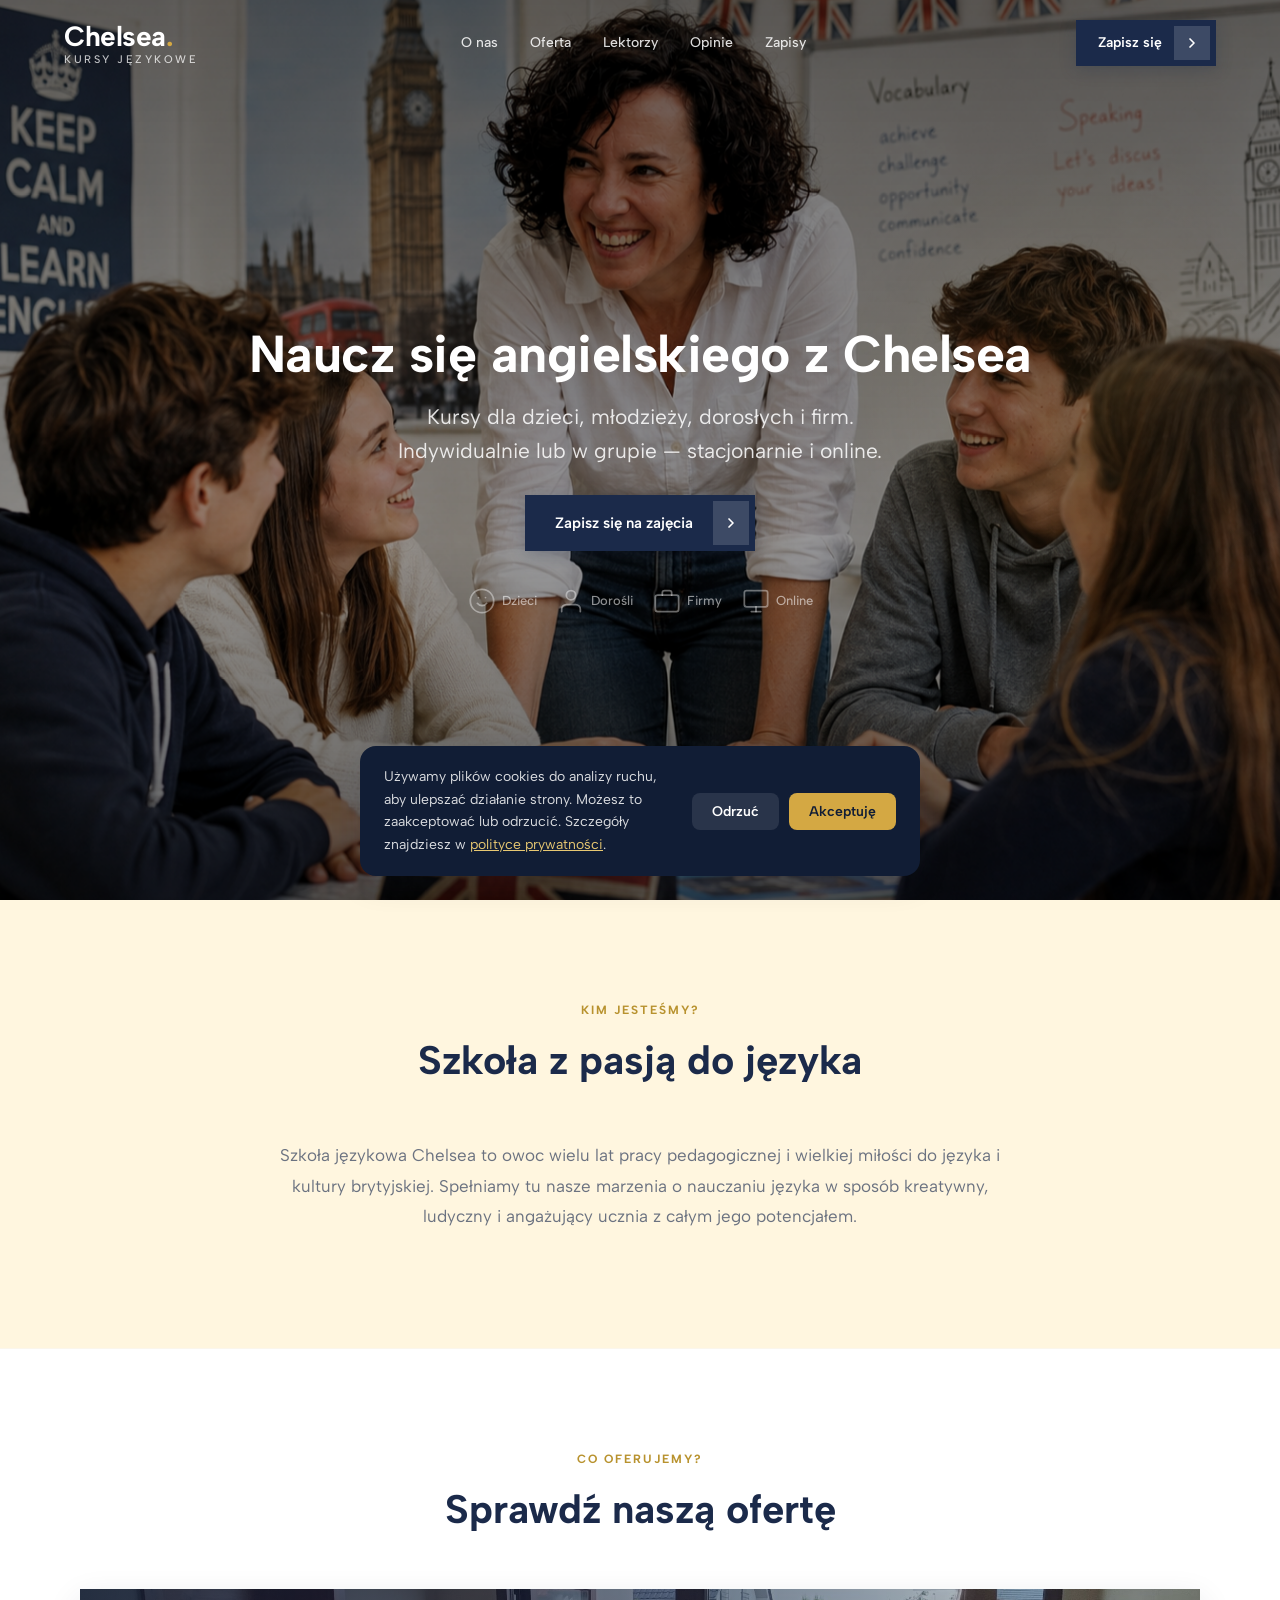
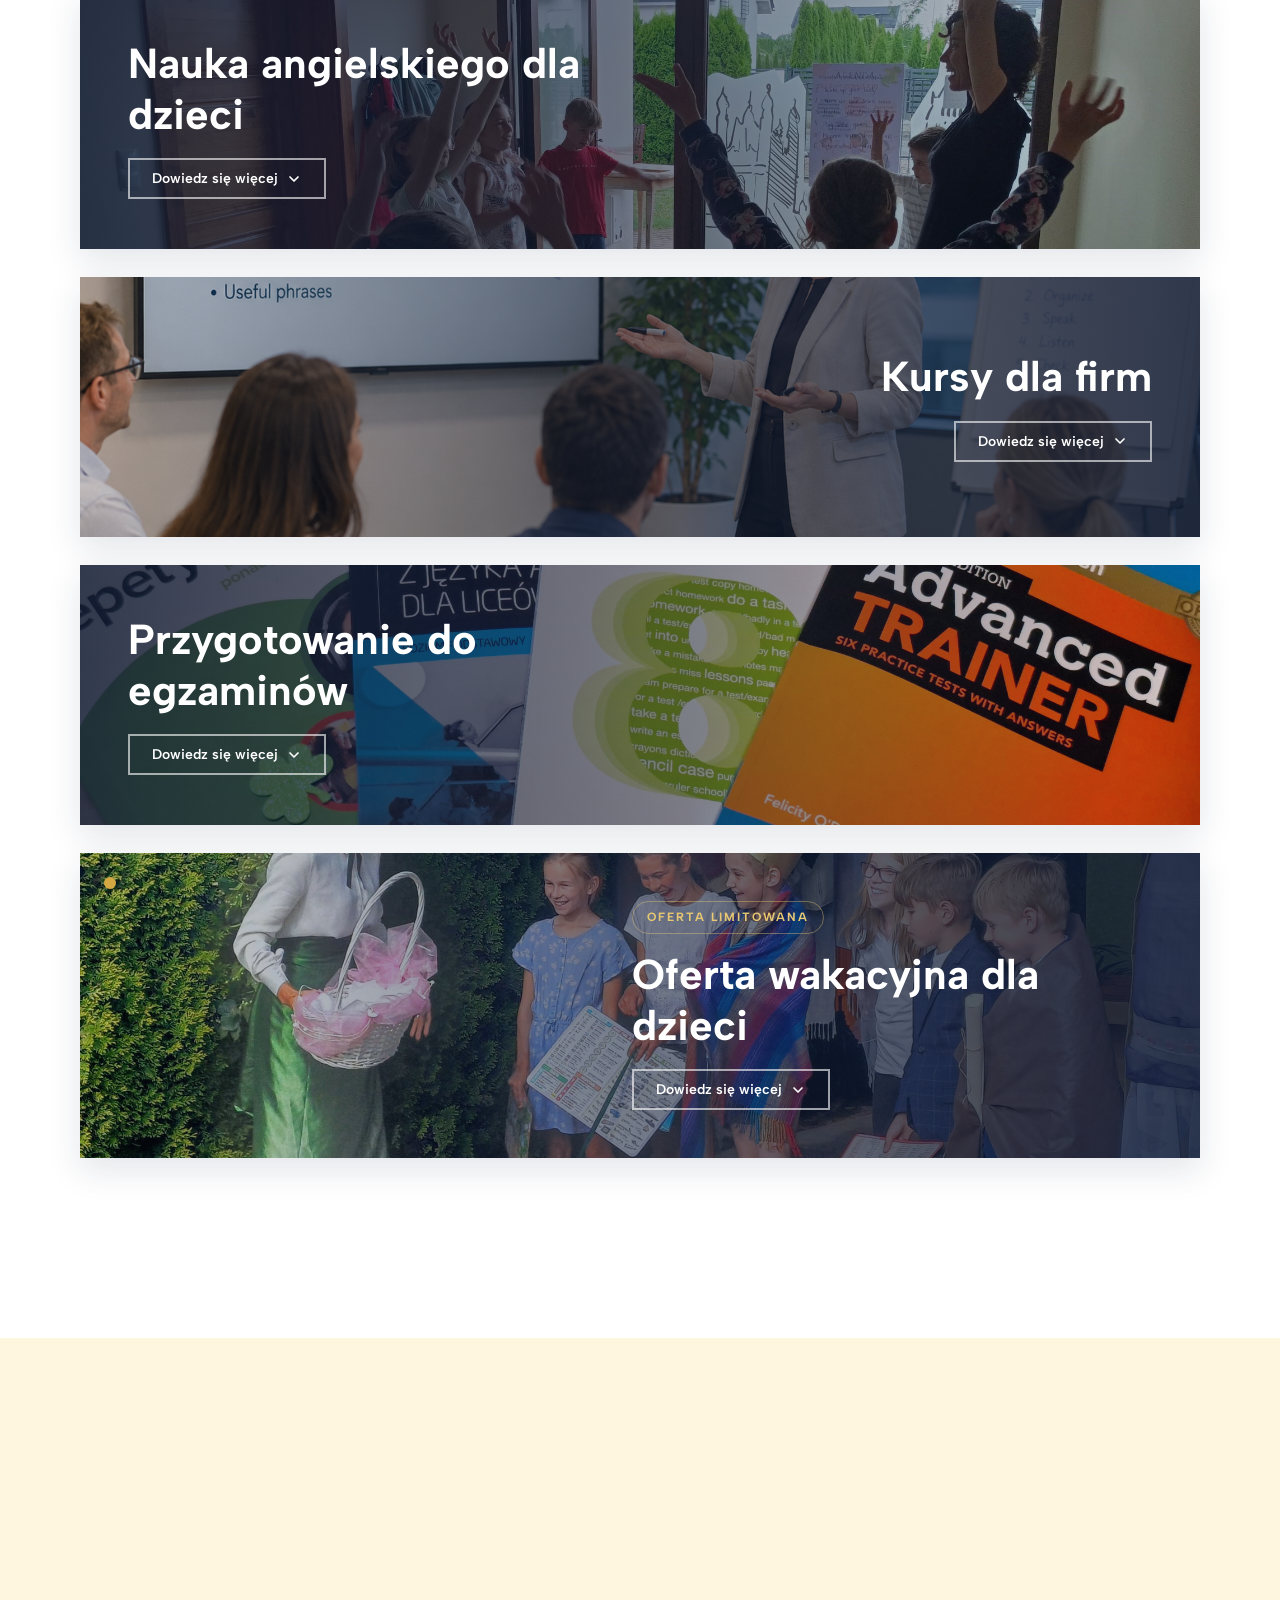
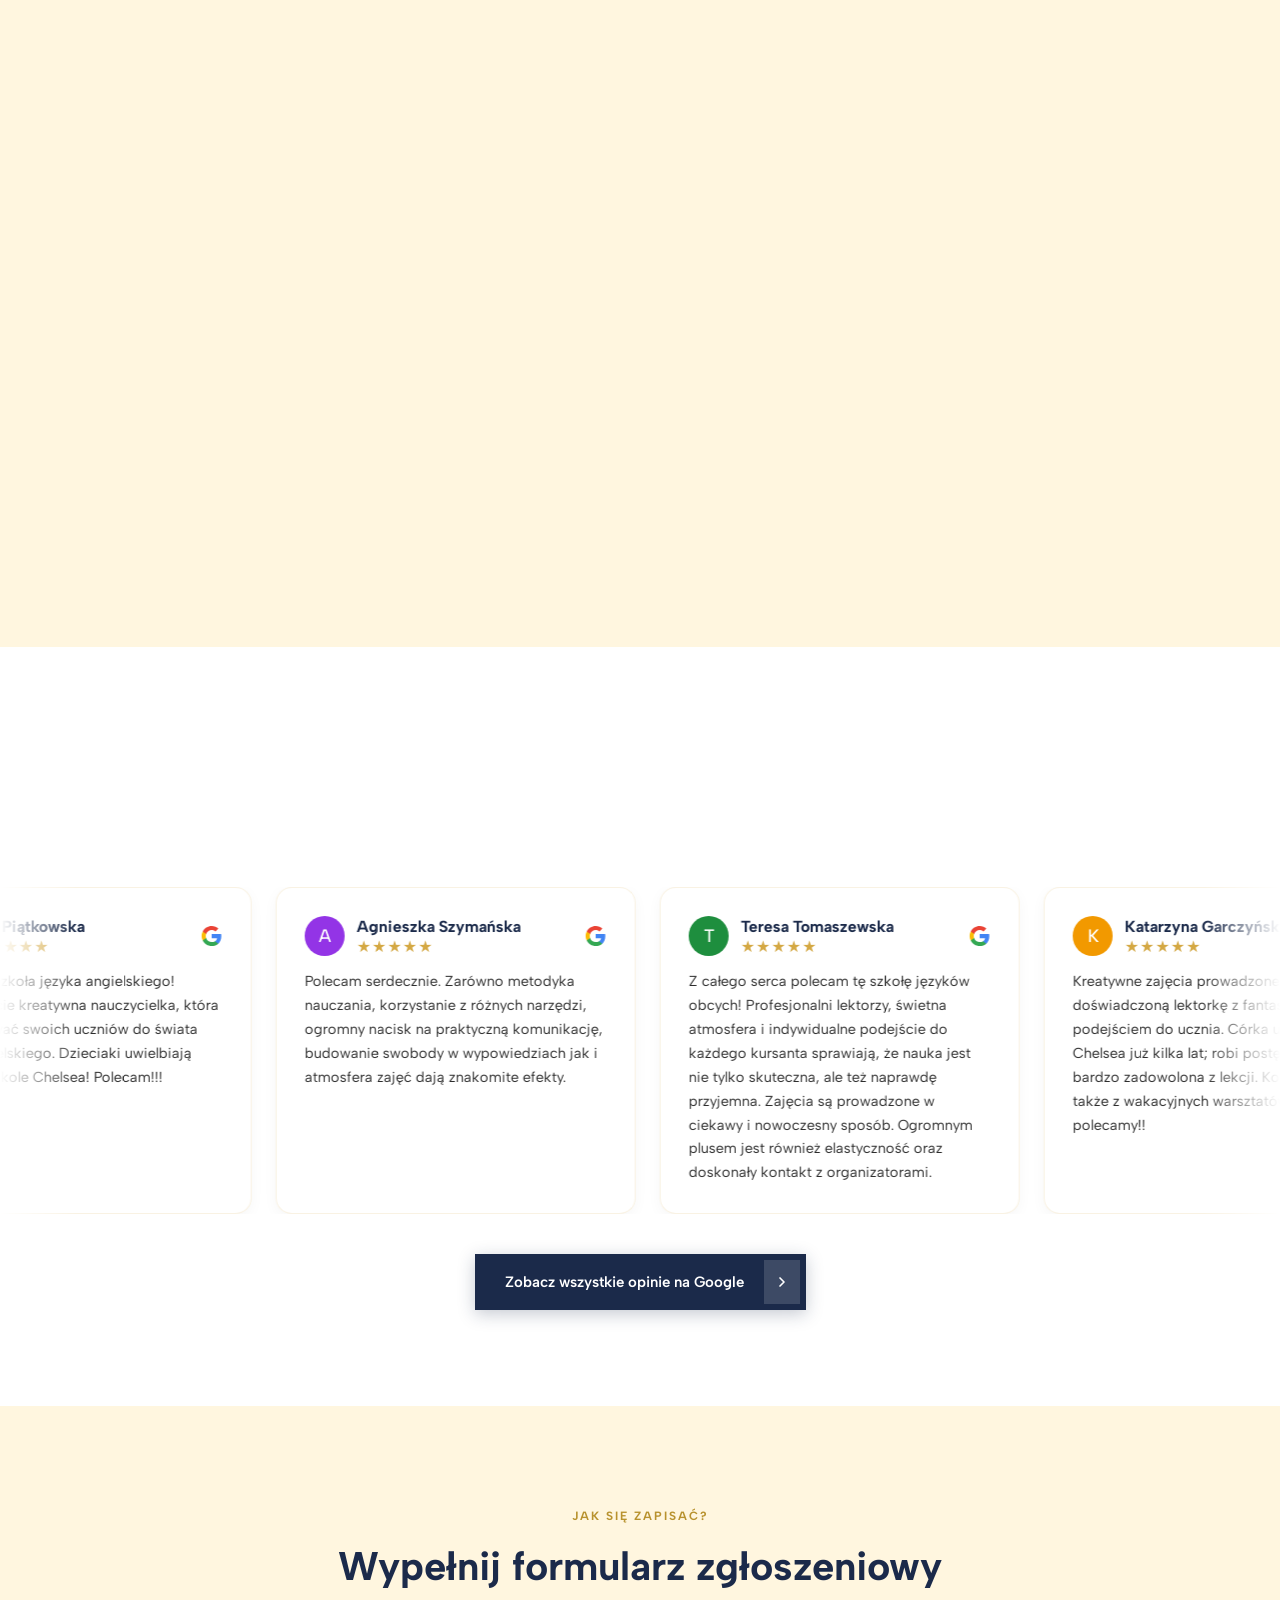
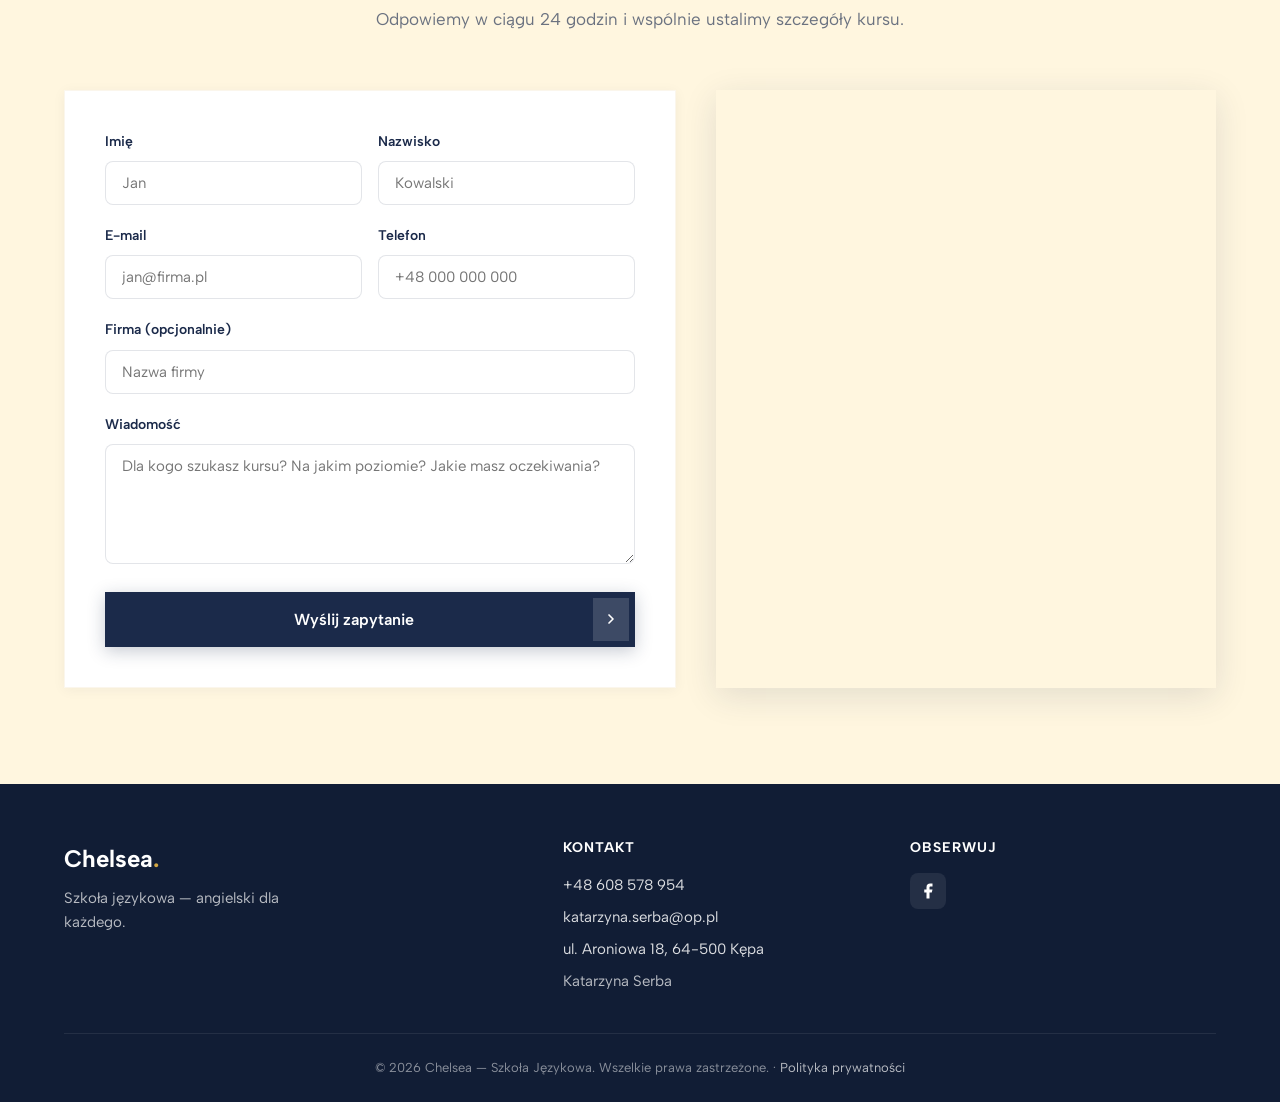
==== commit 186baa18: "Add files via upload" ====
--- a/index.html
+++ b/index.html
@@ -1,17 +1,9 @@
 <!DOCTYPE html>
 <html lang="pl">
 <head>
-    <!-- Google tag (gtag.js) -->
-    <script async src="https://www.googletagmanager.com/gtag/js?id=G-HH5B9X9J20">
-    </script>
-    <script>
-        window.dataLayer = window.dataLayer || [];
-        function gtag(){dataLayer.push(arguments);}
-        gtag('js', new Date());
-        gtag('config', 'G-HH5B9X9J20');
-    </script>
     <meta charset="UTF-8">
     <meta name="viewport" content="width=device-width, initial-scale=1.0">
+    <link rel="icon" href="img/favicon.svg" type="image/svg+xml">
     <meta name="description" content="Chelsea — Szkoła Językowa. Kursy angielskiego dla dzieci, młodzieży, dorosłych i firm. Zajęcia indywidualne i grupowe w Szamotułach i online.">
     <title>Chelsea — Szkoła Językowa | Angielski dla każdego</title>
     <link rel="preconnect" href="https://fonts.googleapis.com">
@@ -158,7 +150,7 @@
                     </div>
                 </article>
 
-                <article class="offer-feature reveal" style="background-image: url('img/przygotowanie-do-egzaminów.jpg');">
+                <article class="offer-feature reveal" style="background-image: url('img/przygotowanie-do-egzaminow.jpg');">
                     <div class="container">
                         <div class="offer-feature-content">
                             <h3>Przygotowanie do egzaminów</h3>
@@ -485,11 +477,105 @@
                 </div>
             </div>
             <div class="footer-bottom">
-                &copy; 2025 Chelsea — Szkoła Językowa. Wszelkie prawa zastrzeżone. · <a href="#">Polityka prywatności</a>
+                &copy; 2026 Chelsea — Szkoła Językowa. Wszelkie prawa zastrzeżone. · <a href="#" data-open-privacy>Polityka prywatności</a>
             </div>
         </div>
     </footer>
 
+    <!-- ============================================
+         BANER COOKIES
+         ============================================ -->
+    <div class="cookie-banner" id="cookieBanner" role="dialog" aria-live="polite" aria-label="Zgoda na pliki cookies">
+        <p class="cookie-text">Używamy plików cookies do analizy ruchu, aby ulepszać działanie strony. Możesz to zaakceptować lub odrzucić. Szczegóły znajdziesz w <a href="#" data-open-privacy>polityce prywatności</a>.</p>
+        <div class="cookie-actions">
+            <button class="cookie-btn cookie-btn-reject" id="cookieReject" type="button">Odrzuć</button>
+            <button class="cookie-btn cookie-btn-accept" id="cookieAccept" type="button">Akceptuję</button>
+        </div>
+    </div>
+
+    <!-- ============================================
+         MODAL — POLITYKA PRYWATNOŚCI
+         ============================================ -->
+    <div class="modal" id="privacyModal" aria-hidden="true" role="dialog" aria-modal="true" aria-labelledby="privacyTitle">
+        <div class="modal-overlay" data-close></div>
+        <div class="modal-box" role="document">
+            <button class="modal-close" type="button" data-close aria-label="Zamknij">
+                <svg width="20" height="20" viewBox="0 0 24 24" fill="none" stroke="currentColor" stroke-width="2.5" stroke-linecap="round" stroke-linejoin="round"><line x1="18" y1="6" x2="6" y2="18"/><line x1="6" y1="6" x2="18" y2="18"/></svg>
+            </button>
+            <div class="legal-content">
+                <h2 class="modal-title" id="privacyTitle">Polityka prywatności</h2>
+                <p class="legal-updated">Ostatnia aktualizacja: 29 maja 2026 r.</p>
+
+                <p>Niniejsza polityka prywatności opisuje zasady przetwarzania danych osobowych użytkowników serwisu szkoły językowej Chelsea oraz wykorzystywania plików cookies. Dokument jest zgodny z Rozporządzeniem Parlamentu Europejskiego i Rady (UE) 2016/679 z dnia 27 kwietnia 2016 r. (RODO).</p>
+
+                <h3>1. Administrator danych osobowych</h3>
+                <p>Administratorem Twoich danych osobowych jest Katarzyna Serba, prowadząca szkołę językową Chelsea, ul. Aroniowa 18, 64-500 Kępa.</p>
+                <p>Kontakt w sprawach dotyczących danych osobowych:</p>
+                <ul>
+                    <li>e-mail: <a href="mailto:katarzyna.serba@op.pl">katarzyna.serba@op.pl</a></li>
+                    <li>telefon: <a href="tel:+48608578954">+48 608 578 954</a></li>
+                </ul>
+
+                <h3>2. Jakie dane zbieramy</h3>
+                <p>Za pośrednictwem formularza zgłoszeniowego dostępnego w serwisie zbieramy następujące dane:</p>
+                <ul>
+                    <li>imię i nazwisko,</li>
+                    <li>adres e-mail,</li>
+                    <li>numer telefonu (opcjonalnie),</li>
+                    <li>nazwę firmy (opcjonalnie),</li>
+                    <li>treść wiadomości przekazanej w formularzu.</li>
+                </ul>
+                <p>Dodatkowo podczas korzystania z serwisu automatycznie zbierane są dane o aktywności (m.in. adres IP, typ przeglądarki, sposób korzystania ze strony) za pośrednictwem narzędzi analitycznych — zob. punkt 6.</p>
+
+                <h3>3. Cele i podstawy prawne przetwarzania</h3>
+                <ul>
+                    <li>Udzielenie odpowiedzi na zapytanie oraz kontakt w sprawie oferty kursów — na podstawie podjęcia działań na żądanie osoby przed zawarciem umowy oraz prawnie uzasadnionego interesu administratora (art. 6 ust. 1 lit. b oraz lit. f RODO).</li>
+                    <li>Analiza ruchu w serwisie i jego ulepszanie — na podstawie zgody wyrażonej poprzez ustawienia przeglądarki lub korzystanie z serwisu (art. 6 ust. 1 lit. a RODO).</li>
+                    <li>Ewentualne ustalenie, dochodzenie lub obrona przed roszczeniami — na podstawie prawnie uzasadnionego interesu administratora (art. 6 ust. 1 lit. f RODO).</li>
+                </ul>
+
+                <h3>4. Odbiorcy danych</h3>
+                <p>Twoje dane mogą być przekazywane podmiotom, które wspierają nas w prowadzeniu serwisu i obsłudze zapytań:</p>
+                <ul>
+                    <li>dostawcy usługi obsługi formularza kontaktowego (Web3Forms),</li>
+                    <li>dostawcy narzędzi analitycznych (Google Analytics — Google Ireland Limited),</li>
+                    <li>dostawca hostingu serwisu.</li>
+                </ul>
+                <p>Część usług dostarczana jest przez podmioty, które mogą przetwarzać dane poza Europejskim Obszarem Gospodarczym. W takim przypadku przekazanie odbywa się w oparciu o standardowe klauzule umowne zatwierdzone przez Komisję Europejską.</p>
+
+                <h3>5. Okres przechowywania danych</h3>
+                <p>Dane przekazane w formularzu przechowujemy przez czas niezbędny do obsługi zapytania, a następnie przez okres wynikający z przepisów prawa lub do czasu przedawnienia ewentualnych roszczeń. Dane przetwarzane na podstawie zgody przechowujemy do momentu jej wycofania.</p>
+
+                <h3>6. Pliki cookies i Google Analytics</h3>
+                <p>Serwis wykorzystuje pliki cookies — niewielkie pliki tekstowe zapisywane na urządzeniu użytkownika. Stosujemy:</p>
+                <ul>
+                    <li>cookies niezbędne do prawidłowego działania strony,</li>
+                    <li>cookies analityczne Google Analytics, które pozwalają nam zrozumieć, w jaki sposób użytkownicy korzystają z serwisu.</li>
+                </ul>
+                <p>Możesz w każdej chwili zmienić ustawienia dotyczące plików cookies w swojej przeglądarce, w tym zablokować ich zapisywanie. Ograniczenie stosowania cookies może wpłynąć na niektóre funkcje serwisu.</p>
+
+                <h3>7. Twoje prawa</h3>
+                <p>W związku z przetwarzaniem danych osobowych przysługują Ci następujące prawa:</p>
+                <ul>
+                    <li>prawo dostępu do danych oraz uzyskania ich kopii,</li>
+                    <li>prawo do sprostowania (poprawiania) danych,</li>
+                    <li>prawo do usunięcia danych,</li>
+                    <li>prawo do ograniczenia przetwarzania,</li>
+                    <li>prawo do przenoszenia danych,</li>
+                    <li>prawo do wniesienia sprzeciwu wobec przetwarzania,</li>
+                    <li>prawo do cofnięcia zgody w dowolnym momencie (bez wpływu na zgodność z prawem przetwarzania dokonanego przed jej cofnięciem).</li>
+                </ul>
+                <p>W celu realizacji powyższych praw skontaktuj się z administratorem pod adresem <a href="mailto:katarzyna.serba@op.pl">katarzyna.serba@op.pl</a>.</p>
+
+                <h3>8. Dobrowolność podania danych</h3>
+                <p>Podanie danych w formularzu jest dobrowolne, jednak niezbędne do udzielenia odpowiedzi na zapytanie i przedstawienia oferty. Niepodanie danych uniemożliwi kontakt zwrotny.</p>
+
+                <h3>9. Zmiany polityki prywatności</h3>
+                <p>Zastrzegamy sobie prawo do wprowadzania zmian w niniejszej polityce prywatności. Aktualna wersja dokumentu jest zawsze dostępna w tym miejscu.</p>
+            </div>
+        </div>
+    </div>
+
     <script src="script.js"></script>
 
 </body>
--- a/style.css
+++ b/style.css
@@ -400,9 +400,10 @@
 /* Hero background image */
 .hero-bg {
     position: absolute;
-    inset: 0;
+    inset: -20px;
     z-index: 0;
     background: url('img/hero-background.png') center center / cover no-repeat;
+    transform: scale(1.06);
 }
 
 /* Przyciemnienie tła */
@@ -819,16 +820,6 @@
     height: 100%;
     object-fit: contain;
     object-position: center;
-}
-
-.lektor-info .lektor-spec {
-    display: inline-block;
-    font-size: 12px;
-    font-weight: 700;
-    letter-spacing: 1.5px;
-    text-transform: uppercase;
-    color: var(--gold-dark);
-    margin-bottom: 12px;
 }
 
 .lektor-info h3 {
@@ -1193,6 +1184,218 @@
 }
 
 /* ============================================
+   BANER COOKIES
+   ============================================ */
+.cookie-banner {
+    position: fixed;
+    left: 24px;
+    right: 24px;
+    bottom: 24px;
+    z-index: 1900;
+    max-width: 560px;
+    margin: 0 auto;
+    display: none;
+    align-items: center;
+    gap: 20px;
+    flex-wrap: wrap;
+    background: var(--navy-deep);
+    color: rgba(255,255,255,0.85);
+    padding: 20px 24px;
+    border-radius: var(--radius-lg);
+    box-shadow: var(--shadow-lg);
+}
+
+.cookie-banner.visible {
+    display: flex;
+    animation: modalRise 0.4s cubic-bezier(0.22,1,0.36,1);
+}
+
+.cookie-text {
+    flex: 1 1 260px;
+    font-size: 14px;
+    line-height: 1.6;
+    margin: 0;
+}
+
+.cookie-text a {
+    color: var(--gold-light);
+    text-decoration: underline;
+}
+
+.cookie-actions {
+    display: flex;
+    gap: 10px;
+    flex-shrink: 0;
+}
+
+.cookie-btn {
+    padding: 10px 20px;
+    font-size: 14px;
+    font-weight: 600;
+    border-radius: 8px;
+    transition: all var(--transition);
+}
+
+.cookie-btn-accept {
+    background: var(--gold);
+    color: var(--navy-deep);
+}
+
+.cookie-btn-accept:hover {
+    background: var(--gold-light);
+}
+
+.cookie-btn-reject {
+    background: rgba(255,255,255,0.1);
+    color: var(--white);
+}
+
+.cookie-btn-reject:hover {
+    background: rgba(255,255,255,0.2);
+}
+
+@media (max-width: 768px) {
+    .cookie-banner {
+        left: 12px;
+        right: 12px;
+        bottom: 12px;
+    }
+
+    .cookie-actions {
+        width: 100%;
+    }
+
+    .cookie-btn {
+        flex: 1;
+    }
+}
+
+/* ============================================
+   MODAL — polityka prywatności
+   ============================================ */
+.modal {
+    position: fixed;
+    inset: 0;
+    z-index: 2000;
+    display: none;
+    align-items: center;
+    justify-content: center;
+    padding: 24px;
+}
+
+.modal.active {
+    display: flex;
+}
+
+.modal-overlay {
+    position: absolute;
+    inset: 0;
+    background: rgba(17,29,53,0.6);
+    backdrop-filter: blur(4px);
+    -webkit-backdrop-filter: blur(4px);
+    animation: modalFade 0.3s ease;
+}
+
+.modal-box {
+    position: relative;
+    z-index: 1;
+    width: 100%;
+    max-width: 760px;
+    max-height: 86vh;
+    overflow-y: auto;
+    background: var(--white);
+    border-radius: var(--radius-lg);
+    box-shadow: var(--shadow-lg);
+    padding: 48px;
+    animation: modalRise 0.35s cubic-bezier(0.22,1,0.36,1);
+}
+
+.modal-close {
+    position: sticky;
+    top: 0;
+    float: right;
+    width: 40px;
+    height: 40px;
+    margin: -16px -16px 0 0;
+    border-radius: 50%;
+    display: grid;
+    place-items: center;
+    background: var(--bg-warm);
+    color: var(--navy);
+    transition: all var(--transition);
+}
+
+.modal-close:hover {
+    background: var(--navy);
+    color: var(--white);
+}
+
+@keyframes modalFade {
+    from { opacity: 0; }
+    to   { opacity: 1; }
+}
+
+@keyframes modalRise {
+    from { opacity: 0; transform: translateY(24px); }
+    to   { opacity: 1; transform: translateY(0); }
+}
+
+/* Treść prawna (wewnątrz modala) */
+.modal-title {
+    font-family: var(--font-display);
+    font-size: clamp(24px, 4vw, 32px);
+    color: var(--navy);
+    margin-bottom: 8px;
+}
+
+.legal-updated {
+    color: var(--text-muted);
+    font-size: 14px;
+    margin-bottom: 32px;
+}
+
+.legal-content h3 {
+    font-size: 19px;
+    margin: 30px 0 12px;
+}
+
+.legal-content p,
+.legal-content li {
+    color: var(--text-dark);
+    font-size: 15px;
+    line-height: 1.75;
+}
+
+.legal-content p {
+    margin-bottom: 12px;
+}
+
+.legal-content ul {
+    list-style: disc;
+    padding-left: 22px;
+    margin-bottom: 12px;
+}
+
+.legal-content li {
+    margin-bottom: 6px;
+}
+
+.legal-content a {
+    color: var(--accent);
+    text-decoration: underline;
+}
+
+.legal-content a:hover {
+    color: var(--accent-dark);
+}
+
+@media (max-width: 768px) {
+    .modal-box {
+        padding: 32px 22px;
+    }
+}
+
+/* ============================================
    ANIMACJE — HERO ENTRANCE
    ============================================ */
 @keyframes heroFadeIn {
@@ -1259,9 +1462,6 @@
     opacity: 1;
     transform: translateY(0);
 }
-
-.reveal-delay-1 { transition-delay: 0.12s; }
-.reveal-delay-2 { transition-delay: 0.24s; }
 
 /* ============================================
    RESPONSYWNOSC
@@ -1496,8 +1696,6 @@
         transition: none !important;
     }
 
-    .card,
-    .step-card,
     .review-card,
     .btn-primary {
         transition: none !important;
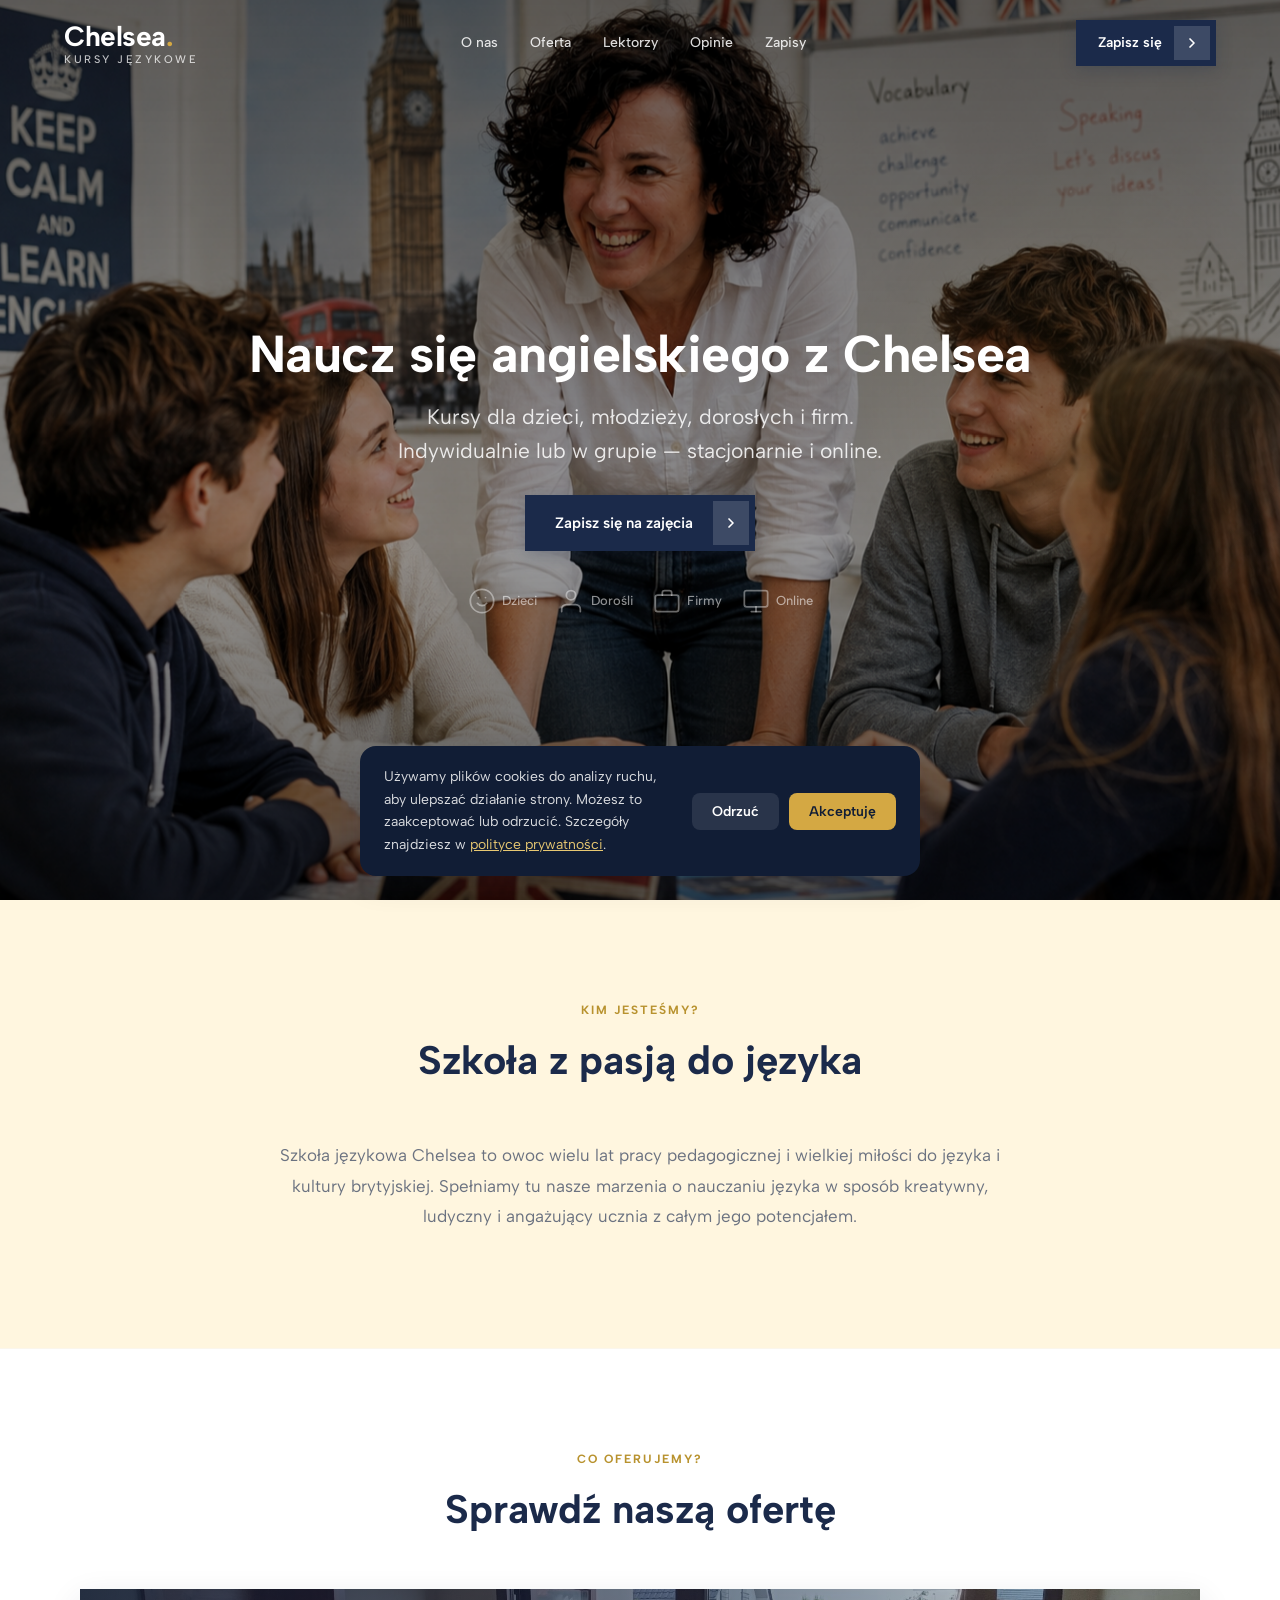
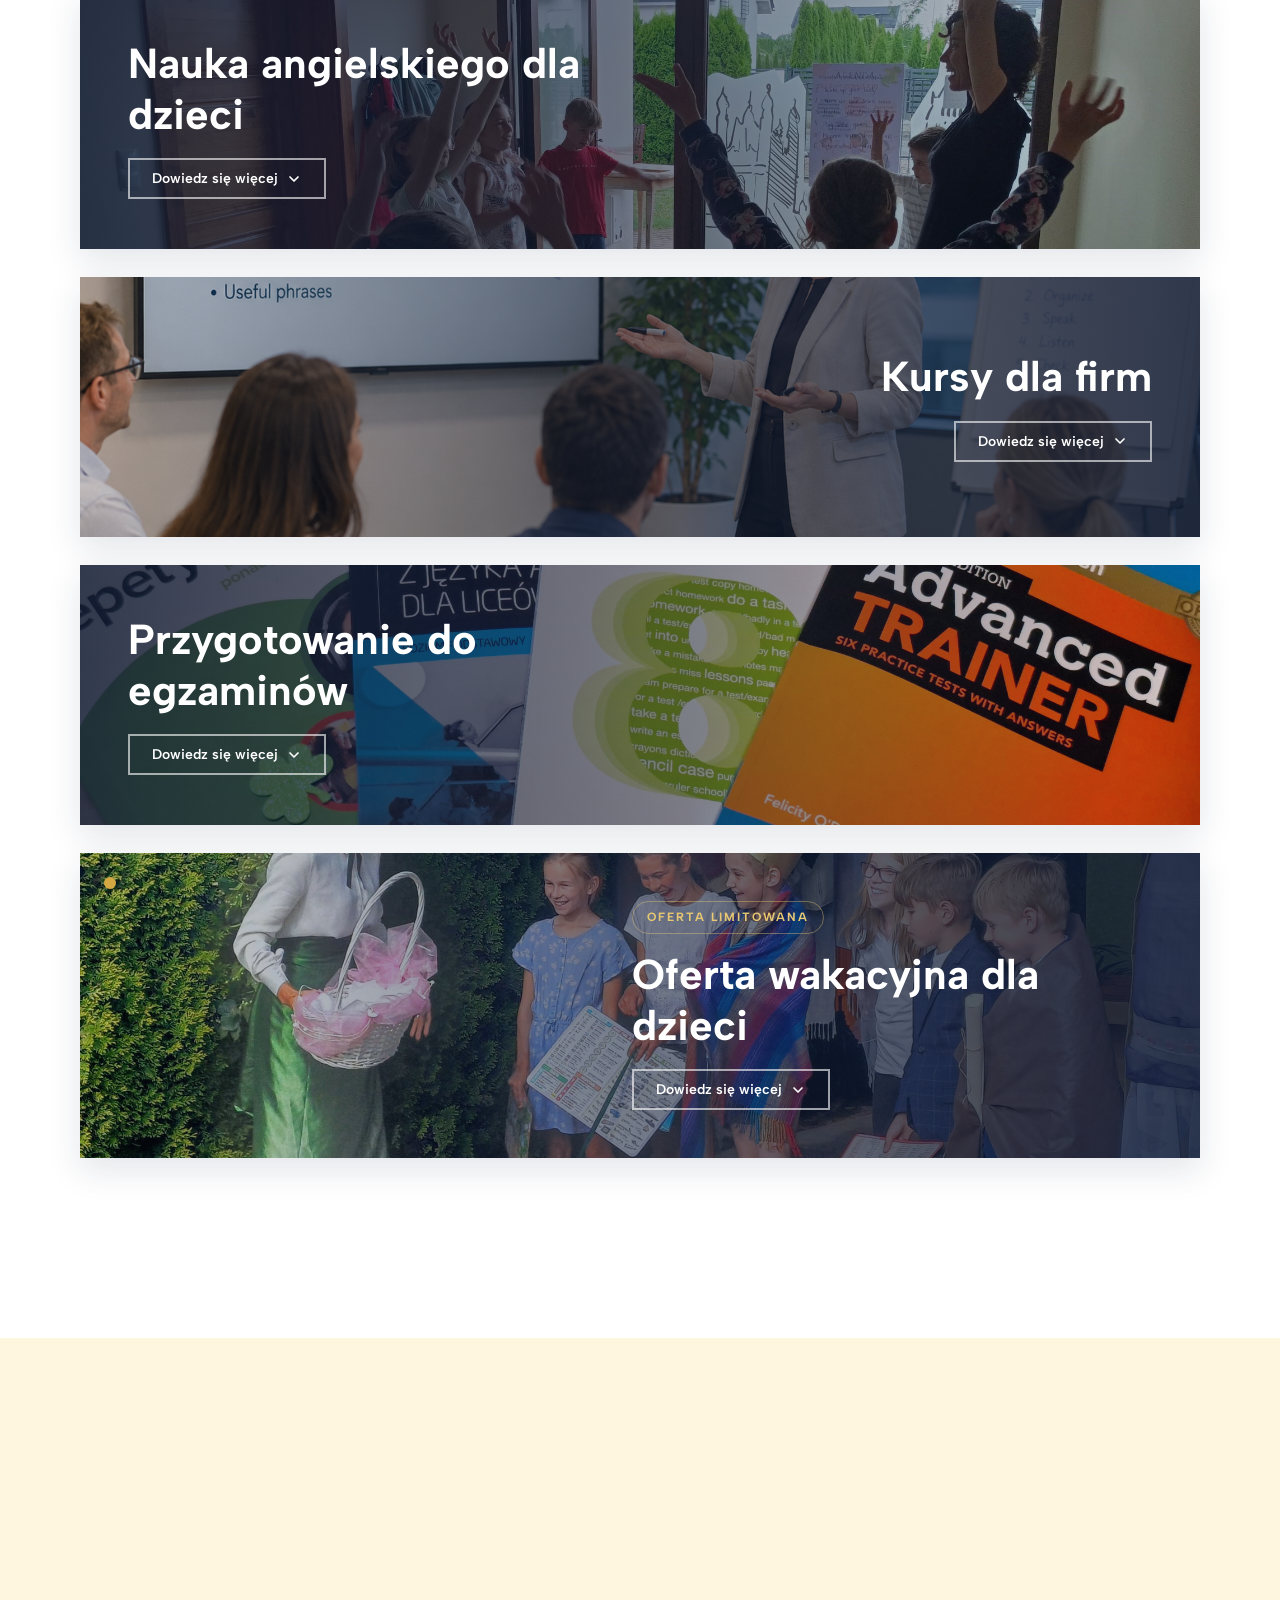
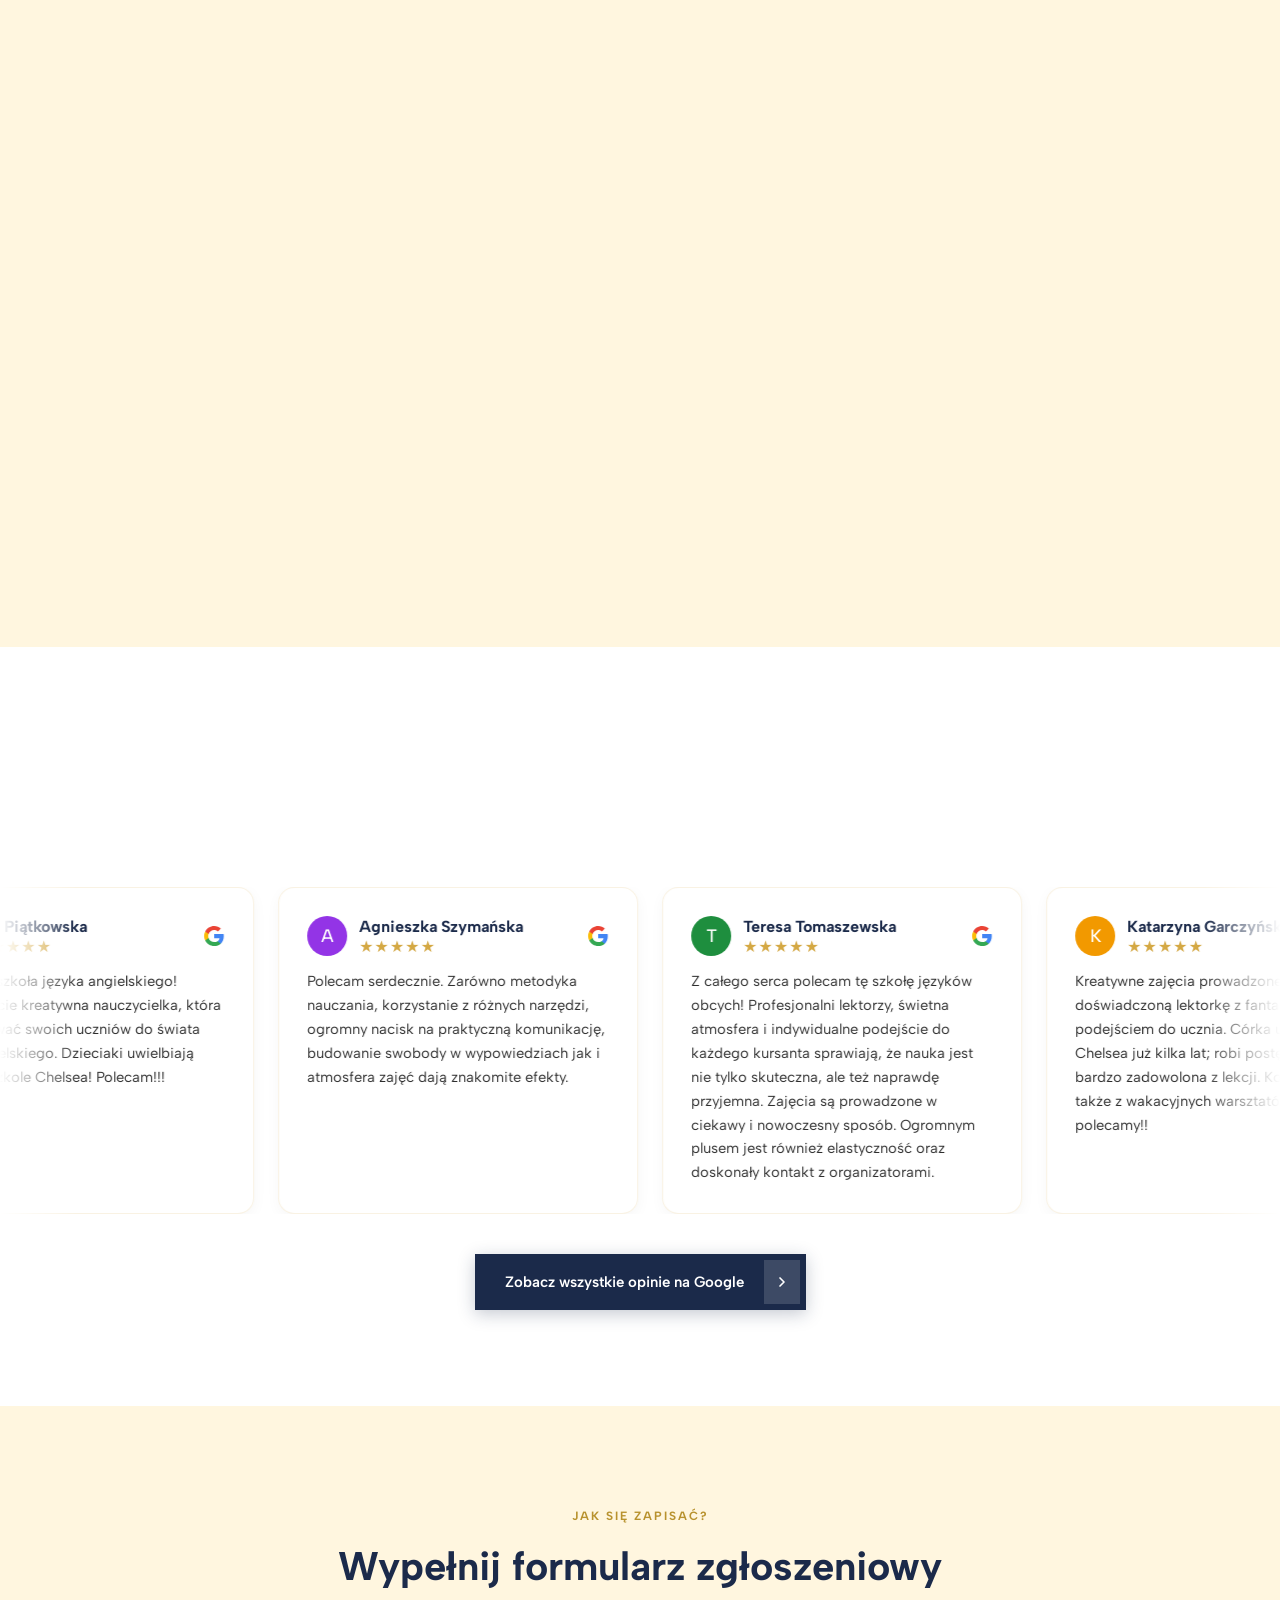
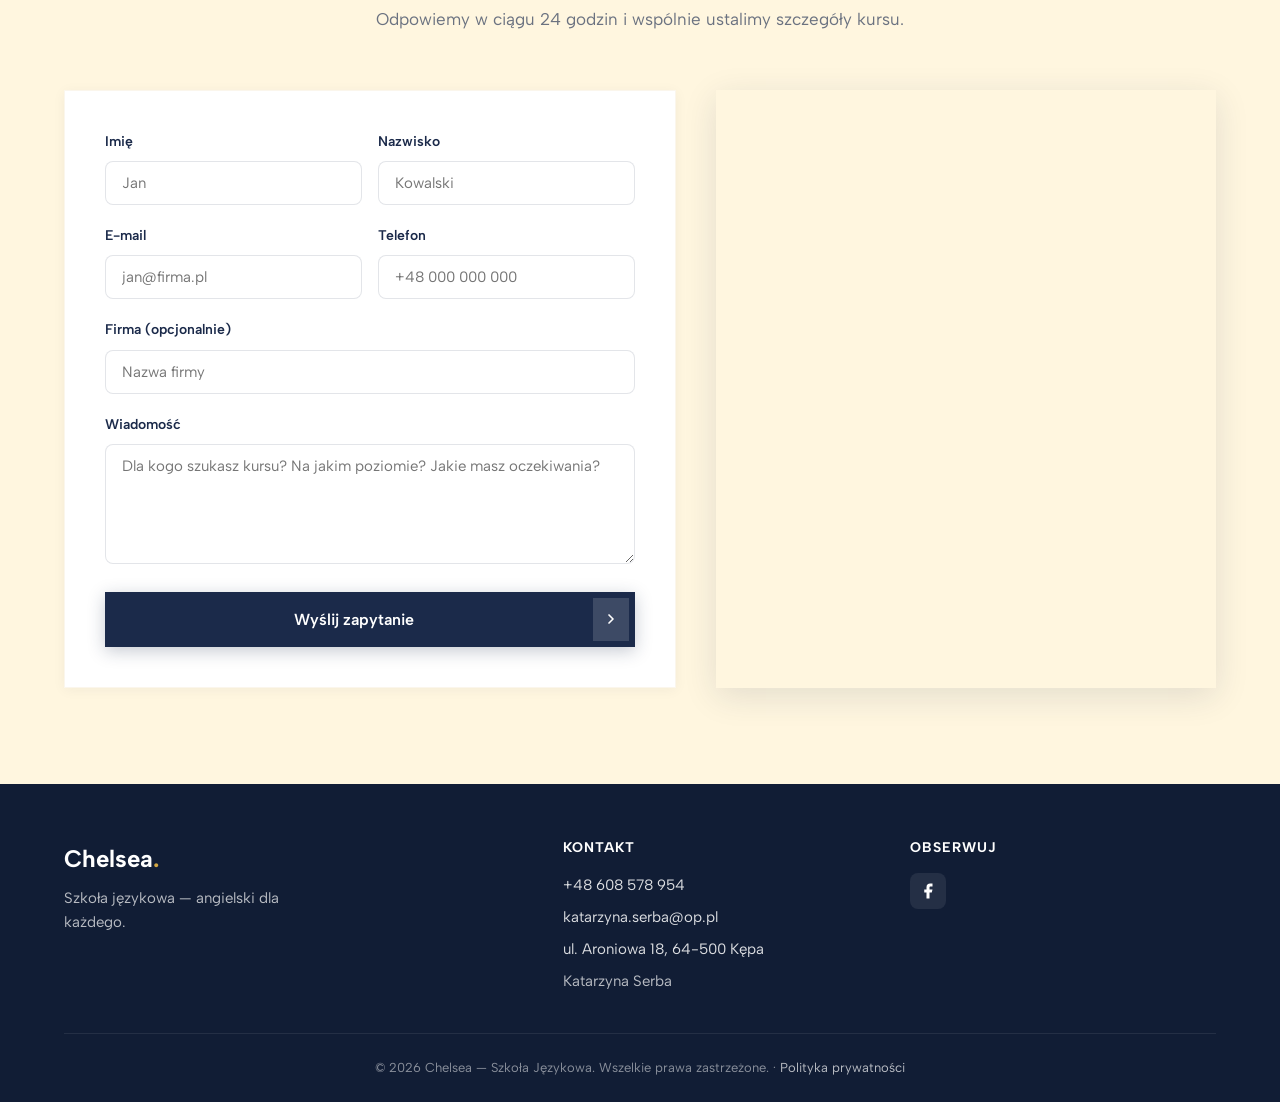
==== commit dd3fa3c8: "Add files via upload" ====
--- a/index.html
+++ b/index.html
@@ -400,8 +400,8 @@
 
                 <div class="contact-grid">
                 <form class="contact-form reveal" action="https://api.web3forms.com/submit" method="POST" onsubmit="handleSubmit(event)">
-                    <!-- Web3Forms: wklej swój klucz z https://web3forms.com (zarejestruj adres e-mail, na który mają przychodzić zgłoszenia) -->
-                    <input type="hidden" name="access_key" value="abee4c84-90ae-4a1b-9f5e-41b159df2b4c">
+                    <!-- Web3Forms -->
+                    <input type="hidden" name="access_key" value="bcc980e3-6708-45b0-81e8-7ffae7fcecba">
                     <input type="hidden" name="subject" value="Nowe zgłoszenie z formularza Chelsea">
                     <input type="hidden" name="from_name" value="Strona Chelsea">
                     <!-- Honeypot anty-spam (ukryte pole — boty je wypełniają, ludzie nie) -->
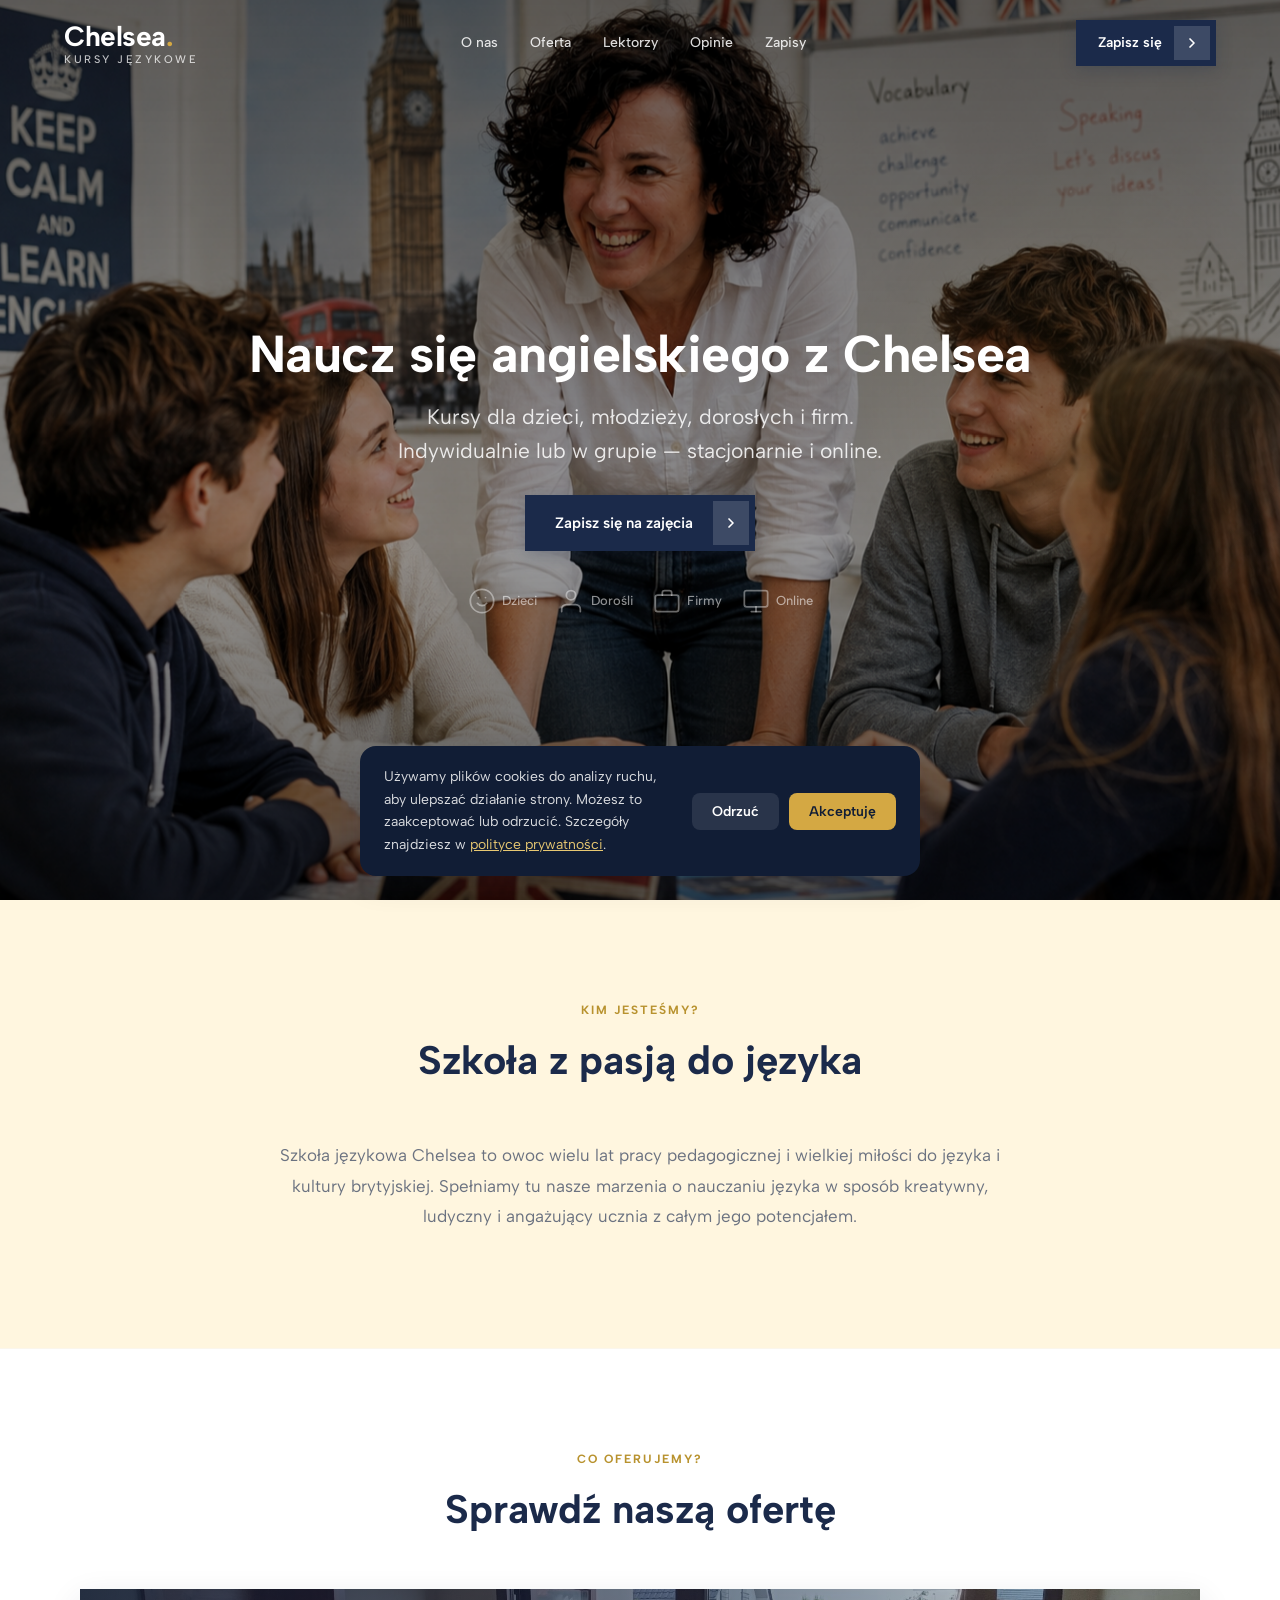
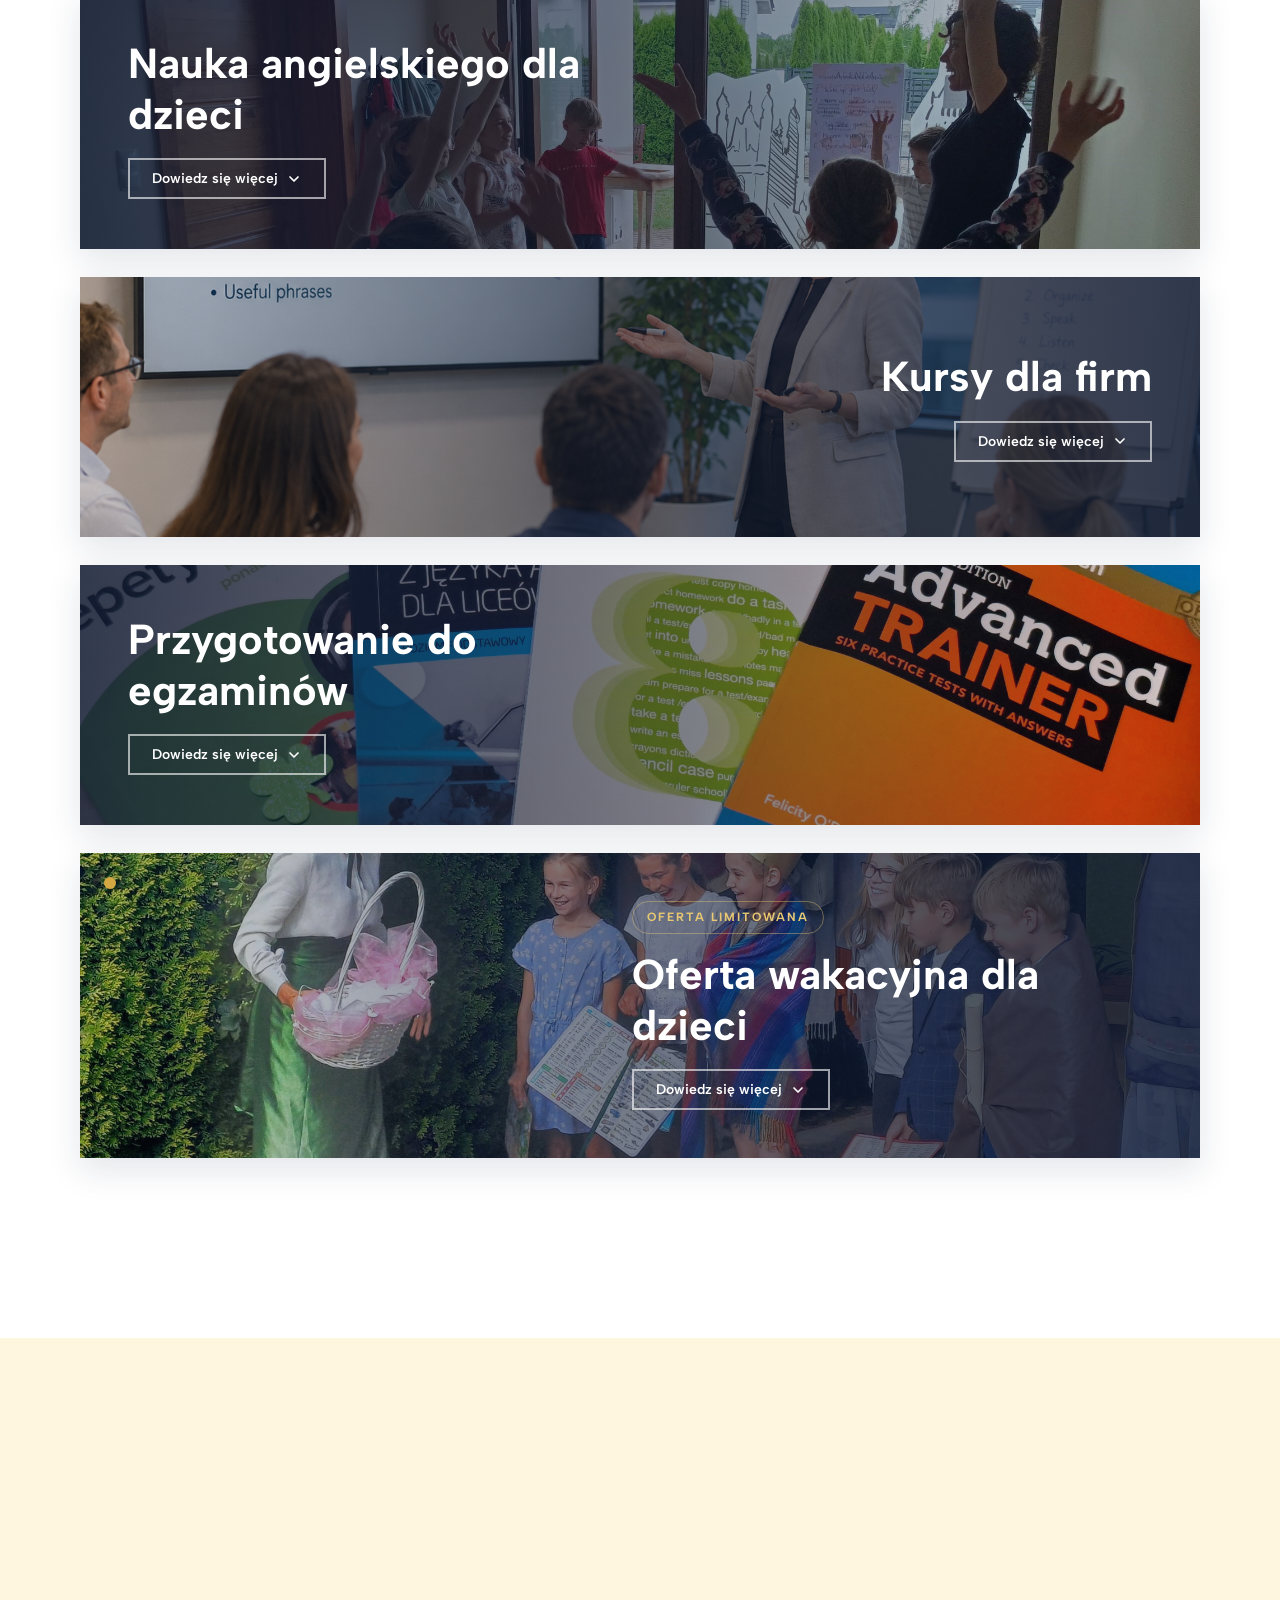
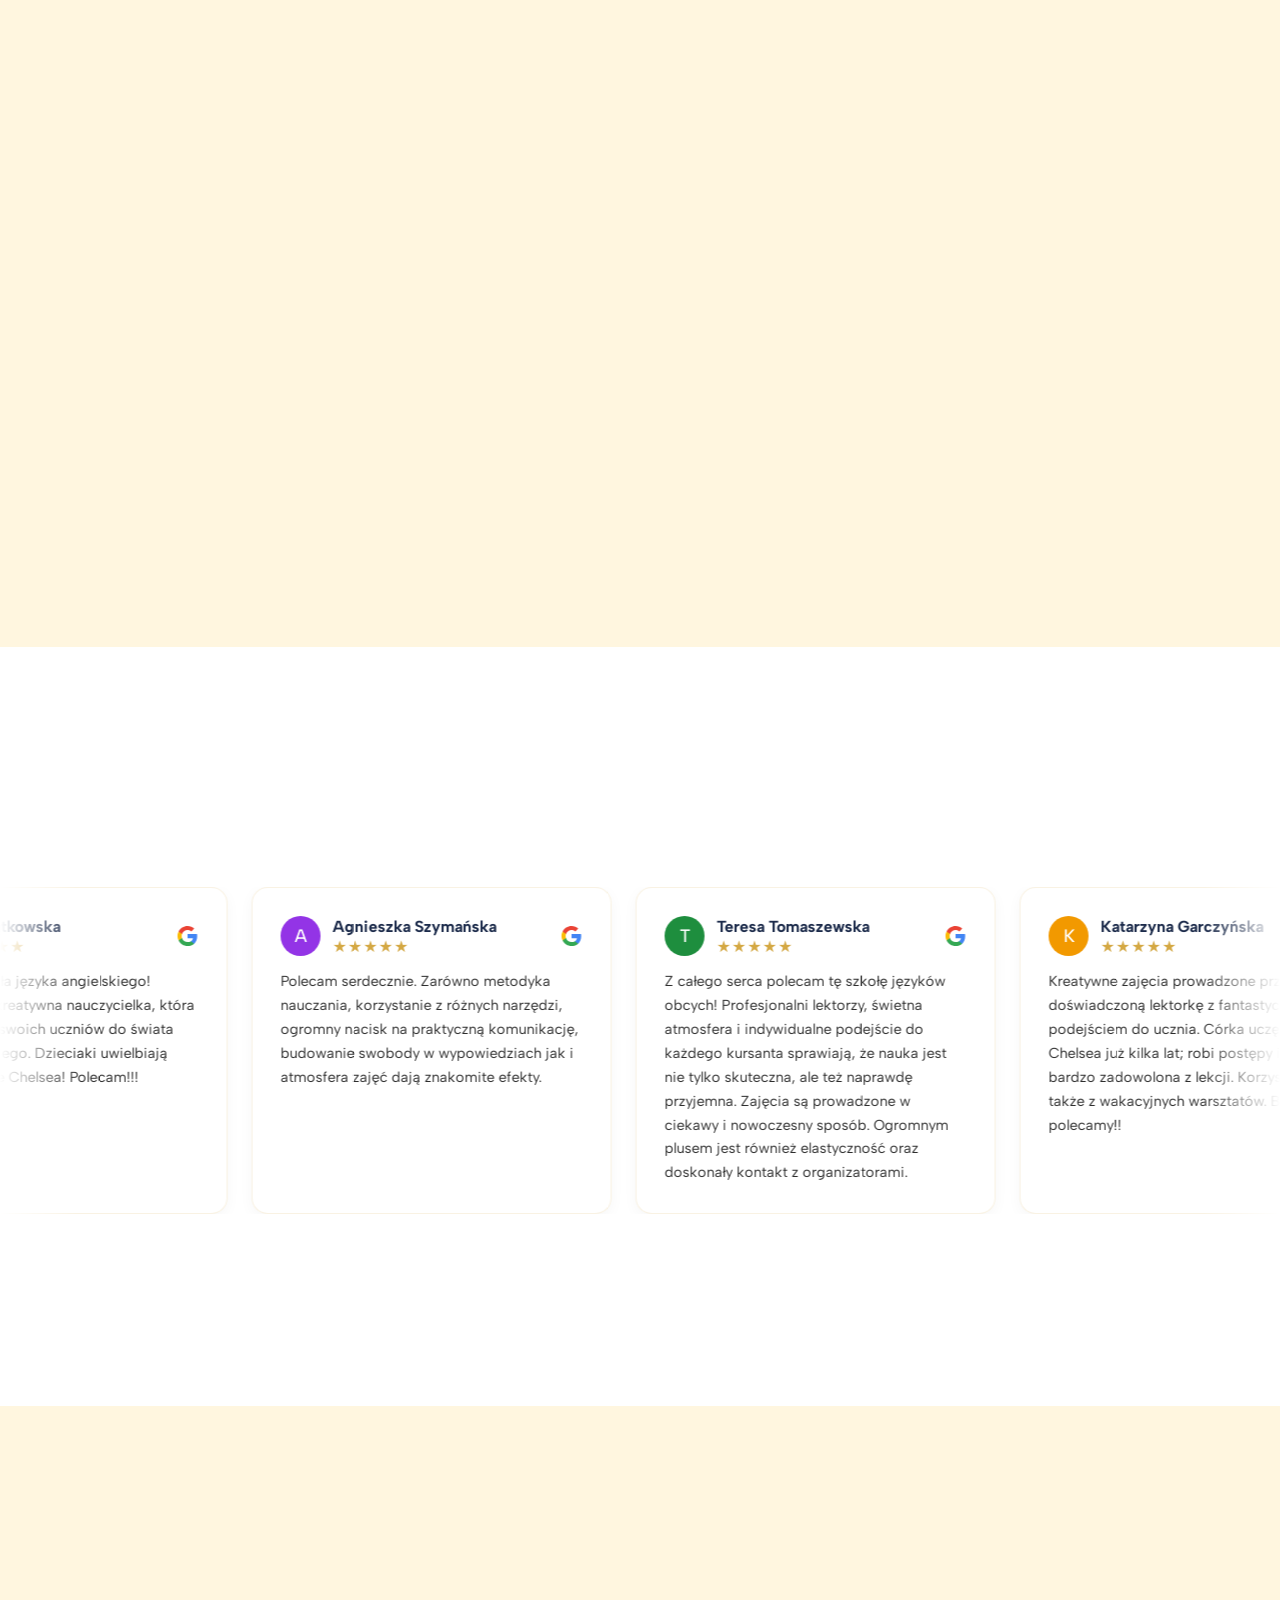
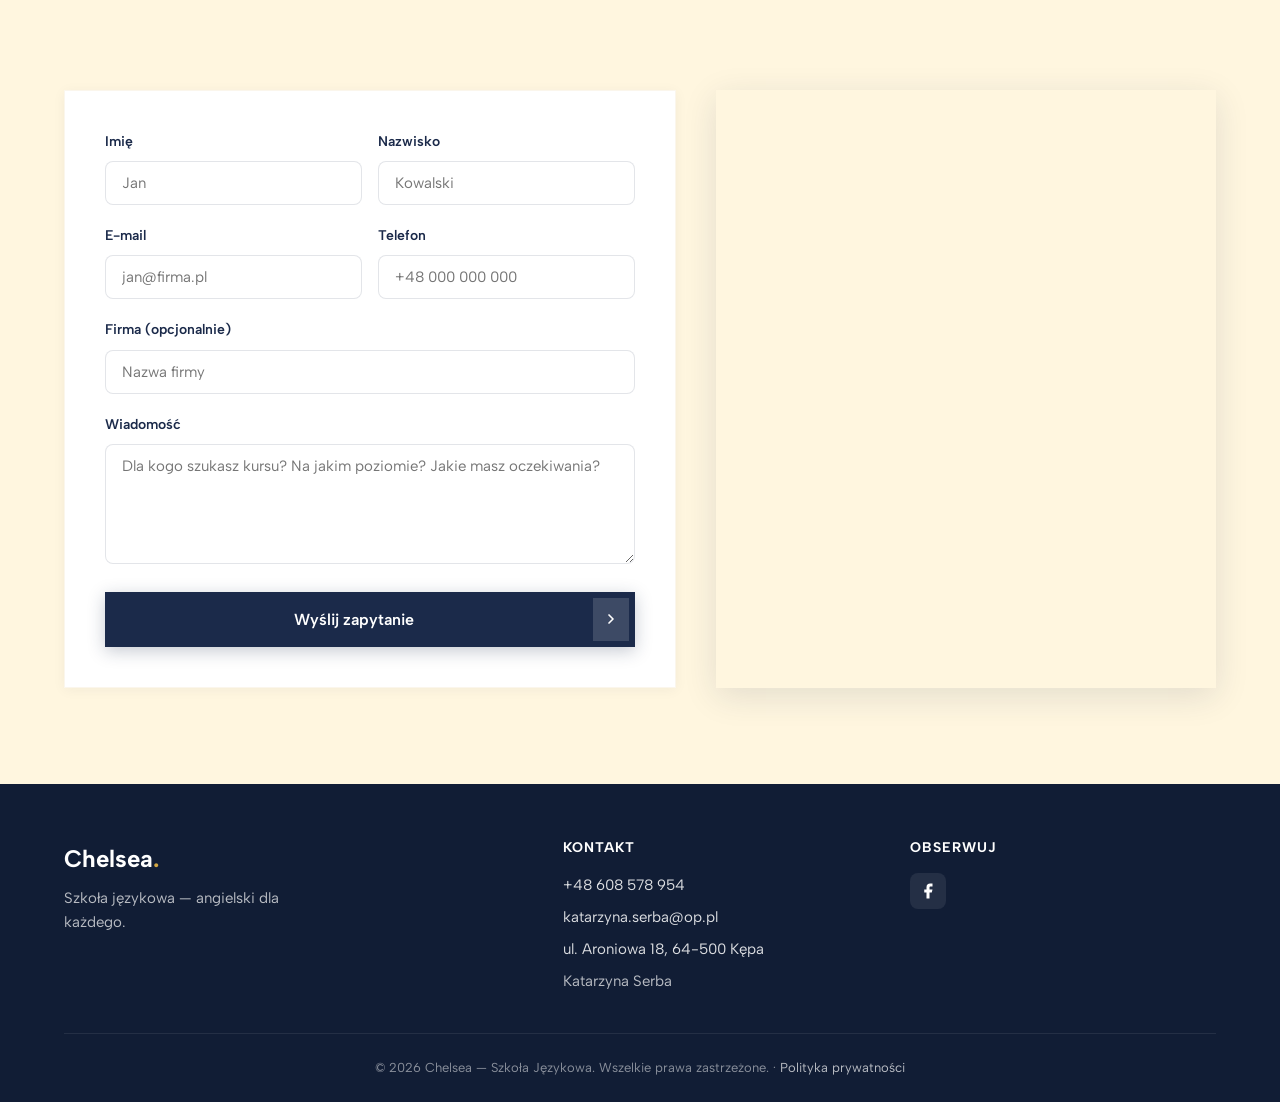
==== commit 84c90a74: "Add files via upload" ====
--- a/index.html
+++ b/index.html
@@ -3,9 +3,11 @@
 <head>
     <meta charset="UTF-8">
     <meta name="viewport" content="width=device-width, initial-scale=1.0">
-    <link rel="icon" href="img/favicon.svg" type="image/svg+xml">
+    <link rel="icon" type="image/svg+xml" href="img/favicon.svg">
+    <link rel="icon" type="image/png" sizes="192x192" href="favicon-192.png">
+    <link rel="icon" type="image/x-icon" href="favicon.ico">
     <meta name="description" content="Chelsea — Szkoła Językowa. Kursy angielskiego dla dzieci, młodzieży, dorosłych i firm. Zajęcia indywidualne i grupowe w Szamotułach i online.">
-    <title>Chelsea — Szkoła Językowa | Angielski dla każdego</title>
+    <title>Chelsea — Kursy Językowe | Angielski Szamotuły</title>
     <link rel="preconnect" href="https://fonts.googleapis.com">
     <link rel="preconnect" href="https://fonts.gstatic.com" crossorigin>
     <link href="https://fonts.googleapis.com/css2?family=Albert+Sans:ital,wght@0,300;0,400;0,500;0,600;0,700;0,800;1,400&display=swap" rel="stylesheet">
@@ -506,10 +508,10 @@
                 <h2 class="modal-title" id="privacyTitle">Polityka prywatności</h2>
                 <p class="legal-updated">Ostatnia aktualizacja: 29 maja 2026 r.</p>
 
-                <p>Niniejsza polityka prywatności opisuje zasady przetwarzania danych osobowych użytkowników serwisu szkoły językowej Chelsea oraz wykorzystywania plików cookies. Dokument jest zgodny z Rozporządzeniem Parlamentu Europejskiego i Rady (UE) 2016/679 z dnia 27 kwietnia 2016 r. (RODO).</p>
+                <p>Niniejsza polityka prywatności opisuje zasady przetwarzania danych osobowych użytkowników serwisu szkoły językowej Chelsea Kursy Językowe oraz wykorzystywania plików cookies. Dokument jest zgodny z Rozporządzeniem Parlamentu Europejskiego i Rady (UE) 2016/679 z dnia 27 kwietnia 2016 r. (RODO).</p>
 
                 <h3>1. Administrator danych osobowych</h3>
-                <p>Administratorem Twoich danych osobowych jest Katarzyna Serba, prowadząca szkołę językową Chelsea, ul. Aroniowa 18, 64-500 Kępa.</p>
+                <p>Administratorem Twoich danych osobowych jest Katarzyna Serba, prowadząca szkołę językową Chelsea Kursy Językowe, ul. Aroniowa 18, 64-500 Kępa.</p>
                 <p>Kontakt w sprawach dotyczących danych osobowych:</p>
                 <ul>
                     <li>e-mail: <a href="mailto:katarzyna.serba@op.pl">katarzyna.serba@op.pl</a></li>
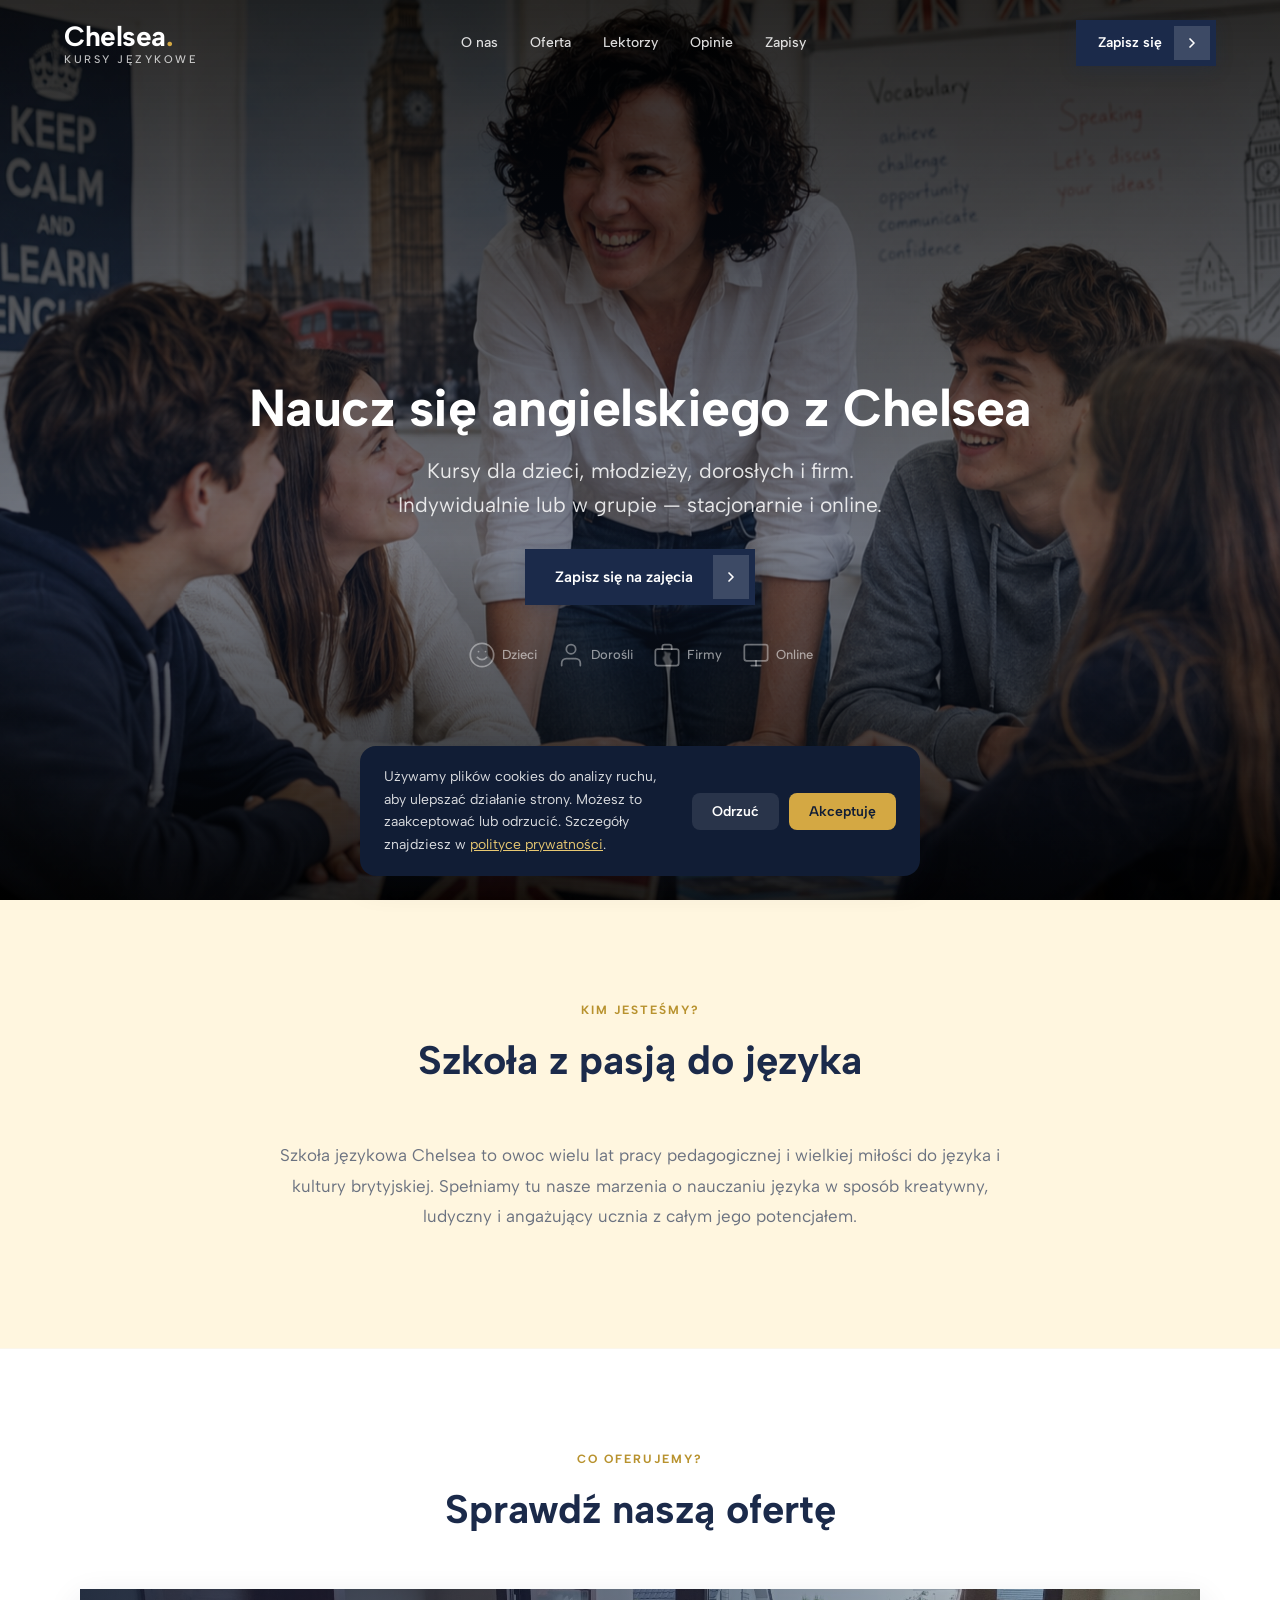
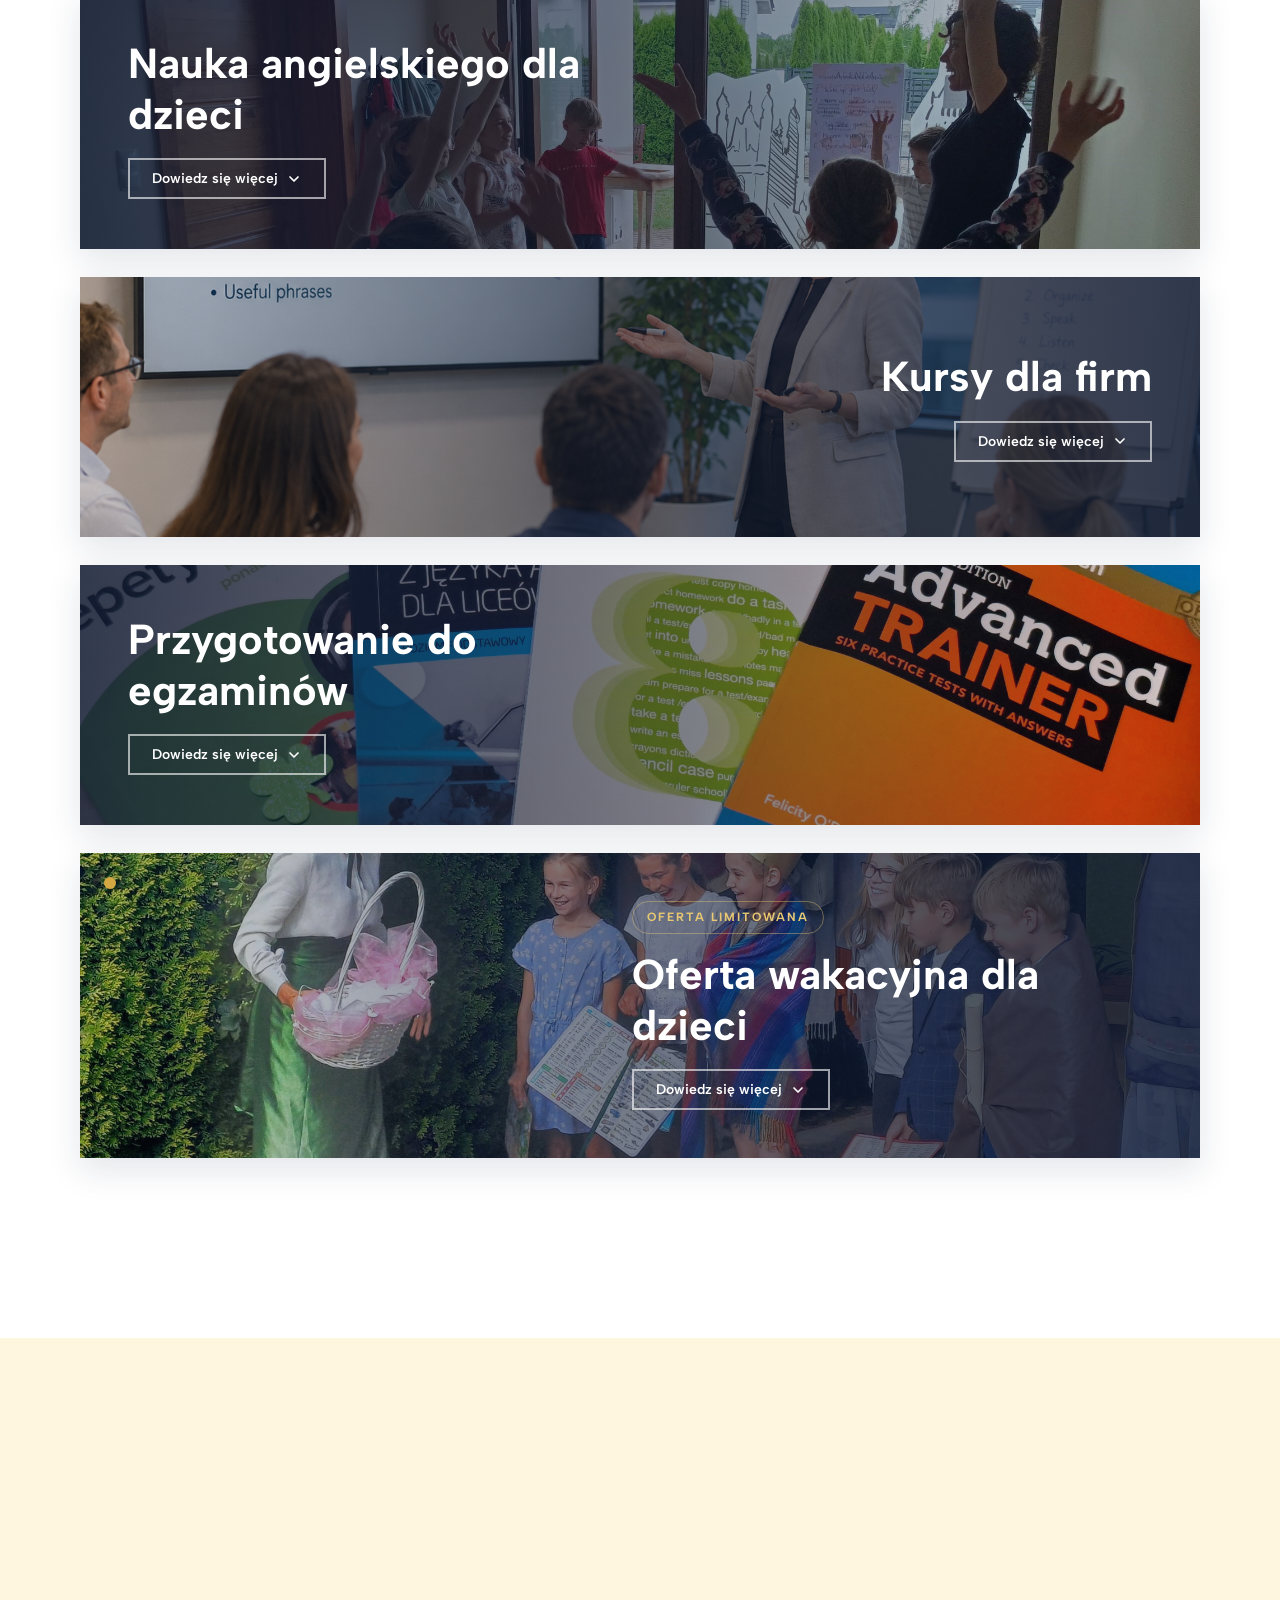
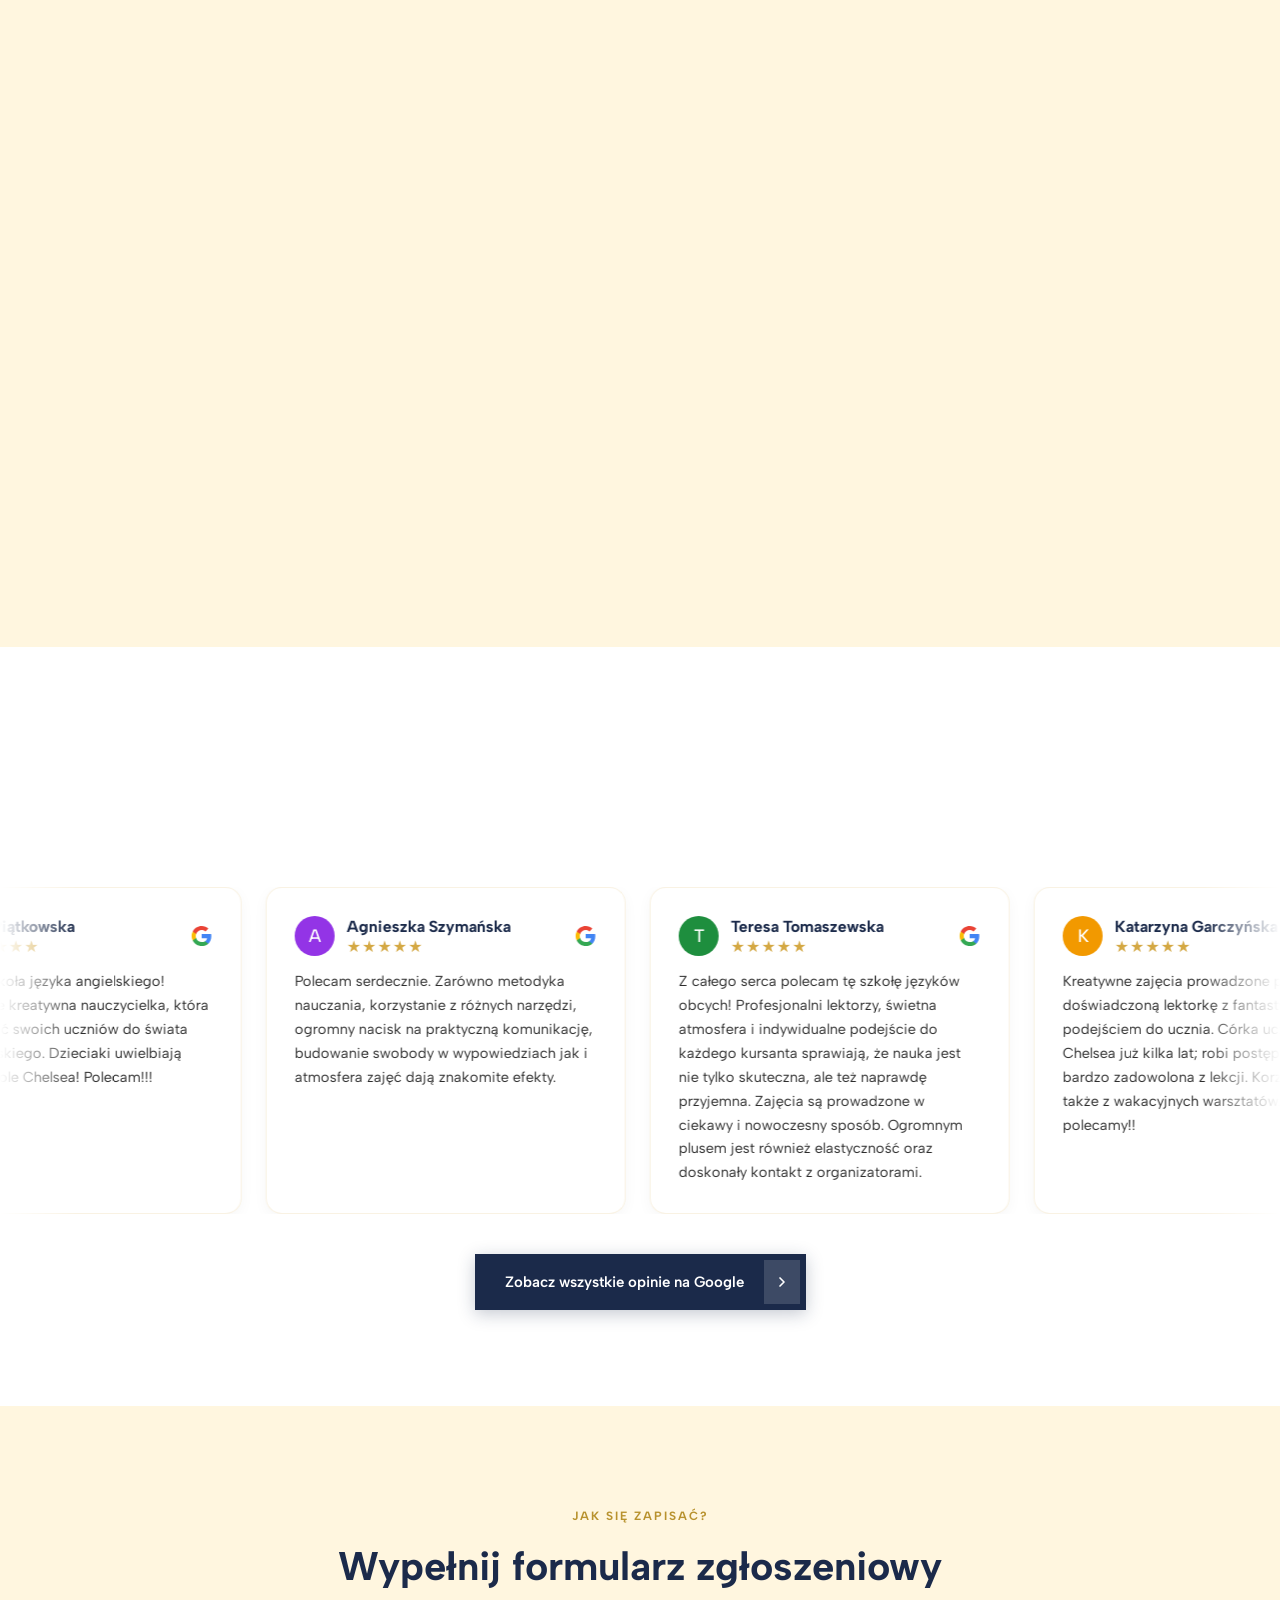
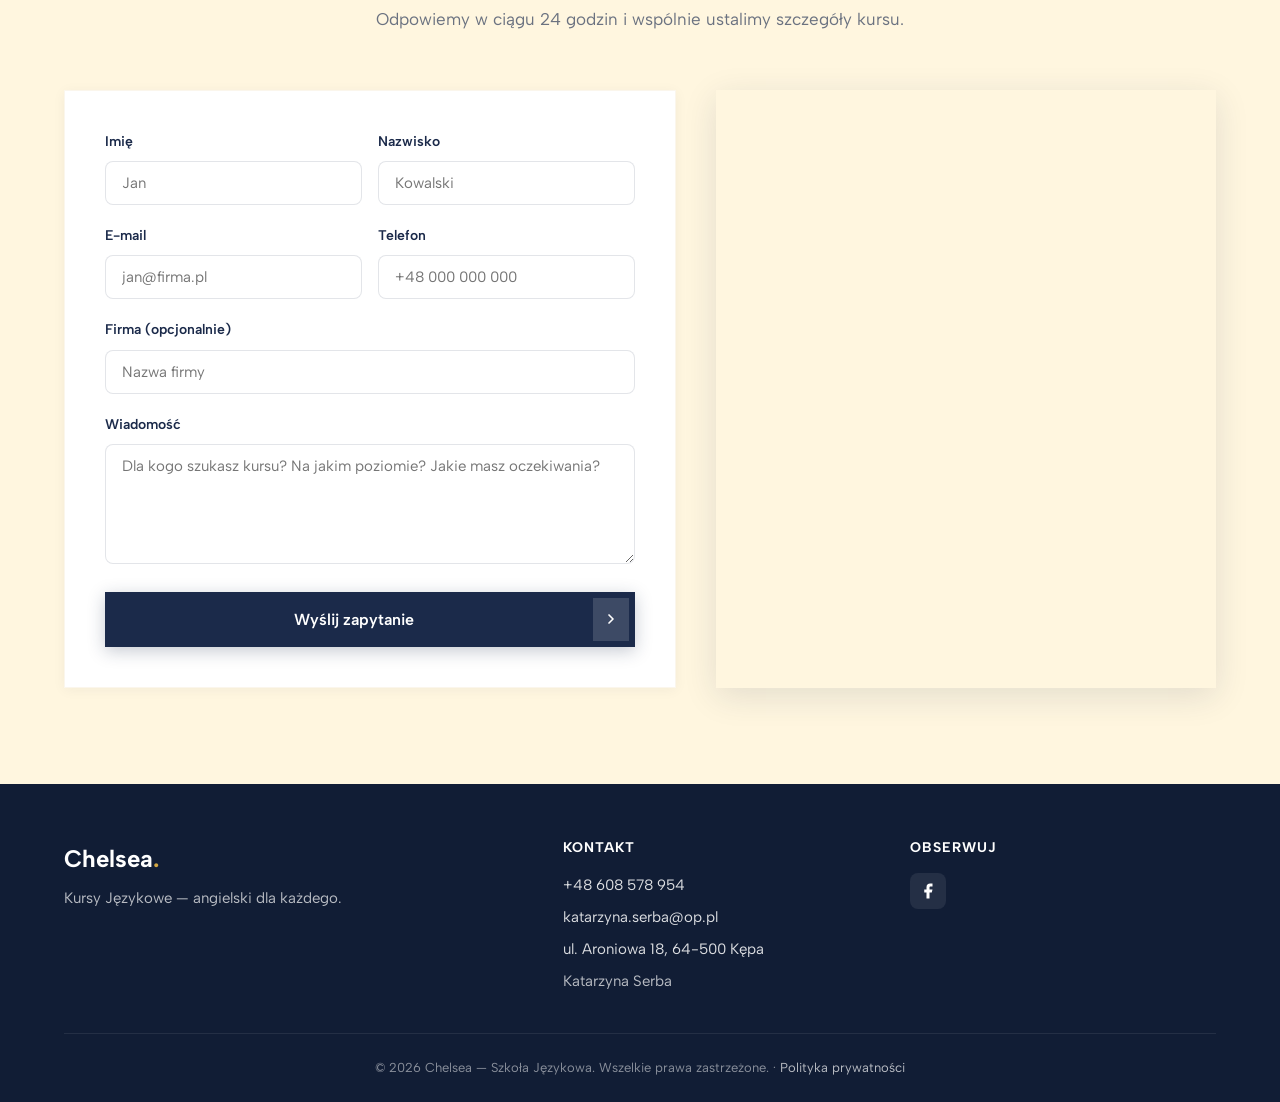
==== commit 94819f54: "Add files via upload" ====
--- a/index.html
+++ b/index.html
@@ -195,7 +195,6 @@
 
                                 <dl class="offer-info">
                                     <div><dt>Godziny</dt><dd>10:00 – 13:00 (ostatni dzień turnusu dodatkowo 17:00 — prezentacja dla rodziców)</dd></div>
-                                    <div><dt>Koszt</dt><dd>400 zł / osoba za turnus</dd></div>
                                 </dl>
                             </div>
                             <button class="offer-toggle" type="button" aria-expanded="false">
@@ -207,7 +206,7 @@
                 </article>
 
                 <div class="offer-cta reveal">
-                    <a href="#zapisz-sie" class="btn btn-primary"><span class="btn-text">Zapisz się na zajęcia</span><span class="btn-icon"><svg width="16" height="16" viewBox="0 0 24 24" fill="none" stroke="currentColor" stroke-width="2.5" stroke-linecap="round" stroke-linejoin="round"><polyline points="9 18 15 12 9 6"/></svg></span></a>
+                    <a href="cennik.html" class="btn btn-primary"><span class="btn-text">Sprawdź cennik</span><span class="btn-icon"><svg width="16" height="16" viewBox="0 0 24 24" fill="none" stroke="currentColor" stroke-width="2.5" stroke-linecap="round" stroke-linejoin="round"><polyline points="9 18 15 12 9 6"/></svg></span></a>
                 </div>
             </div>
         </section>
@@ -460,7 +459,7 @@
             <div class="footer-top">
                 <div class="footer-col">
                     <div class="footer-logo">Chelsea<span>.</span></div>
-                    <p class="footer-tagline">Szkoła językowa — angielski dla każdego.</p>
+                    <p class="footer-tagline">Kursy Językowe — angielski dla każdego.</p>
                 </div>
                 <div class="footer-col">
                     <h4>Kontakt</h4>
--- a/style.css
+++ b/style.css
@@ -411,7 +411,7 @@
     content: '';
     position: absolute;
     inset: 0;
-    background: linear-gradient(180deg, rgba(0,0,0,0.55) 0%, rgba(0,0,0,0.35) 60%, rgba(0,0,0,0.6) 100%);
+    background: linear-gradient(180deg, rgba(0, 0, 0, 0.8) 0%, rgba(17, 29, 53,0.5) 60%, rgba(0, 0, 0, 0.85) 100%);
     z-index: 1;
     pointer-events: none;
 }
@@ -446,6 +446,7 @@
 .hero-content {
     text-align: center;
     max-width: 820px;
+    transform: translateY(6vh);
 }
 
 .hero h1 {
@@ -1181,6 +1182,262 @@
     width: 18px;
     height: 18px;
     color: var(--white);
+}
+
+/* ============================================
+   CENNIK — strona
+   ============================================ */
+.cennik-hero {
+    padding: 140px 0 60px;
+    background: var(--bg-page);
+    text-align: center;
+}
+
+.cennik-hero .section-tag {
+    margin-bottom: 12px;
+}
+
+.cennik-hero h1 {
+    font-size: clamp(32px, 5vw, 48px);
+    color: var(--navy);
+    margin-bottom: 14px;
+}
+
+.cennik-hero .lead {
+    color: var(--text-muted);
+    font-size: 18px;
+    max-width: 640px;
+    margin: 0 auto;
+    line-height: 1.6;
+}
+
+.cennik-section {
+    padding: 72px 0;
+}
+
+.cennik-section.alt {
+    background: var(--bg-light);
+}
+
+.cennik-section > .container > h2 {
+    text-align: center;
+    font-size: clamp(26px, 3.5vw, 36px);
+    margin-bottom: 48px;
+}
+
+/* Co zawiera kurs */
+.included-grid {
+    display: grid;
+    grid-template-columns: repeat(auto-fit, minmax(280px, 1fr));
+    gap: 20px;
+    max-width: 1000px;
+    margin: 0 auto;
+}
+
+.included-item {
+    position: relative;
+    overflow: hidden;
+    min-height: 240px;
+    padding: 28px;
+    border-radius: var(--radius);
+    background-color: var(--navy);
+    background-size: cover;
+    background-position: center;
+    color: var(--white);
+    display: flex;
+    flex-direction: column;
+    justify-content: flex-end;
+    box-shadow: var(--shadow-sm);
+    transition: transform var(--transition), box-shadow var(--transition);
+}
+
+.included-item:hover {
+    transform: translateY(-4px);
+    box-shadow: var(--shadow-lg);
+}
+
+.included-item::before {
+    content: '';
+    position: absolute;
+    inset: 0;
+    background: linear-gradient(180deg, rgba(17,29,53,0.55) 0%, rgba(17,29,53,0.85) 50%, rgba(17,29,53,0.95) 100%);
+    z-index: 1;
+}
+
+.included-item > span {
+    position: relative;
+    z-index: 2;
+    color: var(--white);
+    font-family: var(--font-display);
+    font-size: 19px;
+    font-weight: 600;
+    line-height: 1.45;
+}
+
+/* Karty cenowe — ułożone jeden pod drugim */
+.pricing-grid {
+    display: flex;
+    flex-direction: column;
+    gap: 24px;
+    max-width: 720px;
+    margin: 0 auto;
+}
+
+.pricing-card {
+    background: var(--white);
+    border-radius: var(--radius-lg);
+    padding: 36px 32px;
+    border: 1px solid rgba(212,168,67,0.18);
+    box-shadow: var(--shadow-sm);
+    display: flex;
+    flex-direction: column;
+    transition: transform var(--transition), box-shadow var(--transition);
+}
+
+.pricing-card:hover {
+    transform: translateY(-4px);
+    box-shadow: var(--shadow-lg);
+}
+
+.pricing-card-tag {
+    display: inline-block;
+    font-size: 12px;
+    font-weight: 700;
+    letter-spacing: 1.5px;
+    text-transform: uppercase;
+    color: var(--gold-dark);
+    margin-bottom: 12px;
+}
+
+.pricing-card h3 {
+    font-family: var(--font-display);
+    font-size: 24px;
+    color: var(--navy);
+    margin-bottom: 18px;
+}
+
+.pricing-price {
+    font-family: var(--font-display);
+    font-size: 36px;
+    font-weight: 800;
+    color: var(--navy);
+    line-height: 1.1;
+    margin-bottom: 6px;
+}
+
+.pricing-price small {
+    font-size: 14px;
+    font-weight: 500;
+    color: var(--text-muted);
+    margin-left: 6px;
+}
+
+.pricing-sub {
+    color: var(--text-muted);
+    font-size: 14px;
+    margin-bottom: 24px;
+    line-height: 1.5;
+}
+
+.pricing-features {
+    list-style: none;
+    padding: 0;
+    margin: 0 0 28px;
+    display: flex;
+    flex-direction: column;
+    gap: 12px;
+}
+
+.pricing-features li {
+    display: flex;
+    gap: 10px;
+    align-items: flex-start;
+    font-size: 15px;
+    line-height: 1.55;
+    color: var(--text-dark);
+}
+
+.pricing-features li::before {
+    content: '✓';
+    color: var(--gold-dark);
+    font-weight: 700;
+    flex-shrink: 0;
+}
+
+.pricing-features li strong {
+    color: var(--navy);
+}
+
+.pricing-card .btn {
+    margin-top: auto;
+    align-self: flex-start;
+}
+
+/* CTA */
+.cennik-cta {
+    background: var(--navy-deep);
+    color: var(--white);
+    text-align: center;
+    padding: 72px 0;
+}
+
+.cennik-cta h2 {
+    color: var(--white);
+    font-size: clamp(26px, 3.5vw, 36px);
+    margin-bottom: 12px;
+}
+
+.cennik-cta p {
+    color: rgba(255,255,255,0.75);
+    font-size: 17px;
+    margin-bottom: 32px;
+    max-width: 560px;
+    margin-left: auto;
+    margin-right: auto;
+}
+
+.cennik-cta .cta-actions {
+    display: flex;
+    gap: 16px;
+    justify-content: center;
+    flex-wrap: wrap;
+}
+
+.btn-phone {
+    display: inline-flex;
+    align-items: center;
+    gap: 8px;
+    padding: 14px 28px;
+    font-size: 15px;
+    font-weight: 600;
+    background: transparent;
+    color: var(--white);
+    border: 2px solid rgba(255,255,255,0.4);
+    transition: all var(--transition);
+}
+
+.btn-phone:hover {
+    background: var(--white);
+    color: var(--navy-deep);
+    border-color: var(--white);
+}
+
+@media (max-width: 768px) {
+    .cennik-hero {
+        padding: 120px 0 40px;
+    }
+
+    .cennik-section {
+        padding: 48px 0;
+    }
+
+    .pricing-card {
+        padding: 28px 22px;
+    }
+
+    .cennik-camps {
+        padding: 28px 22px;
+    }
 }
 
 /* ============================================
